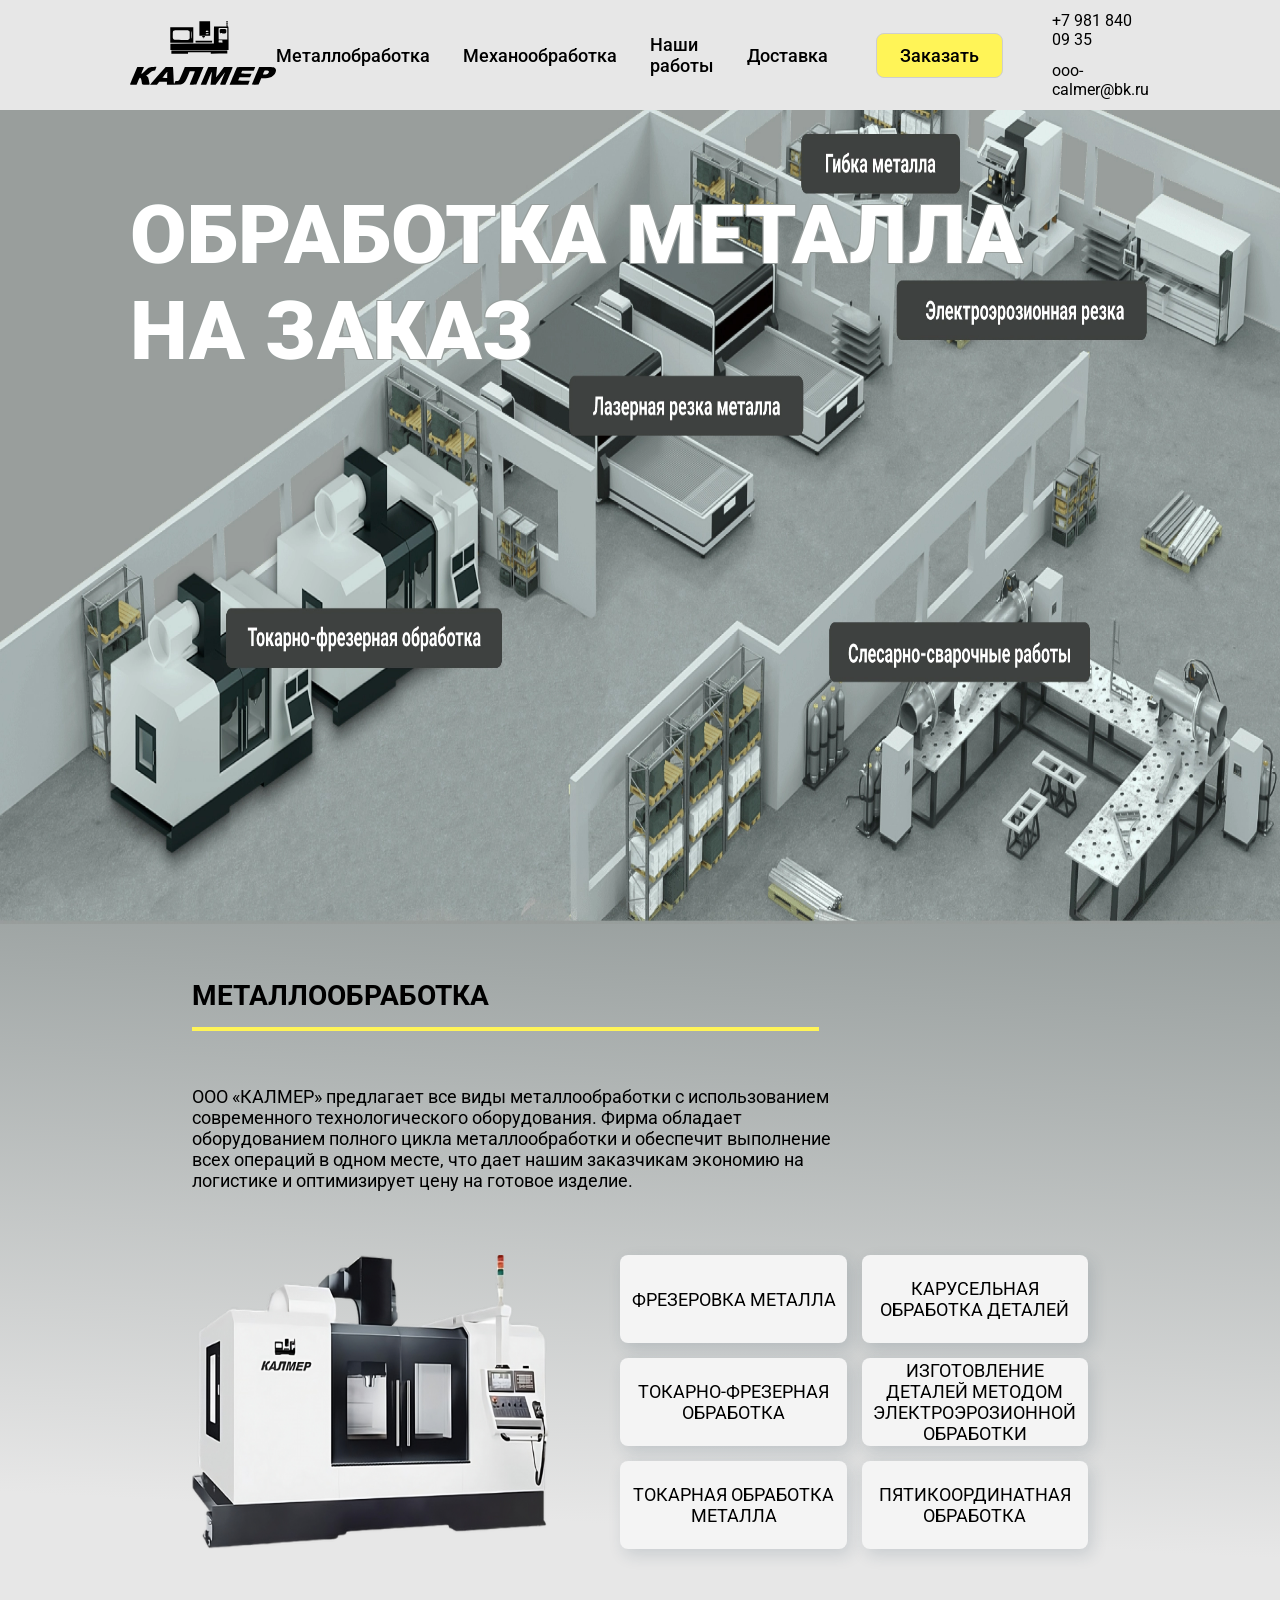
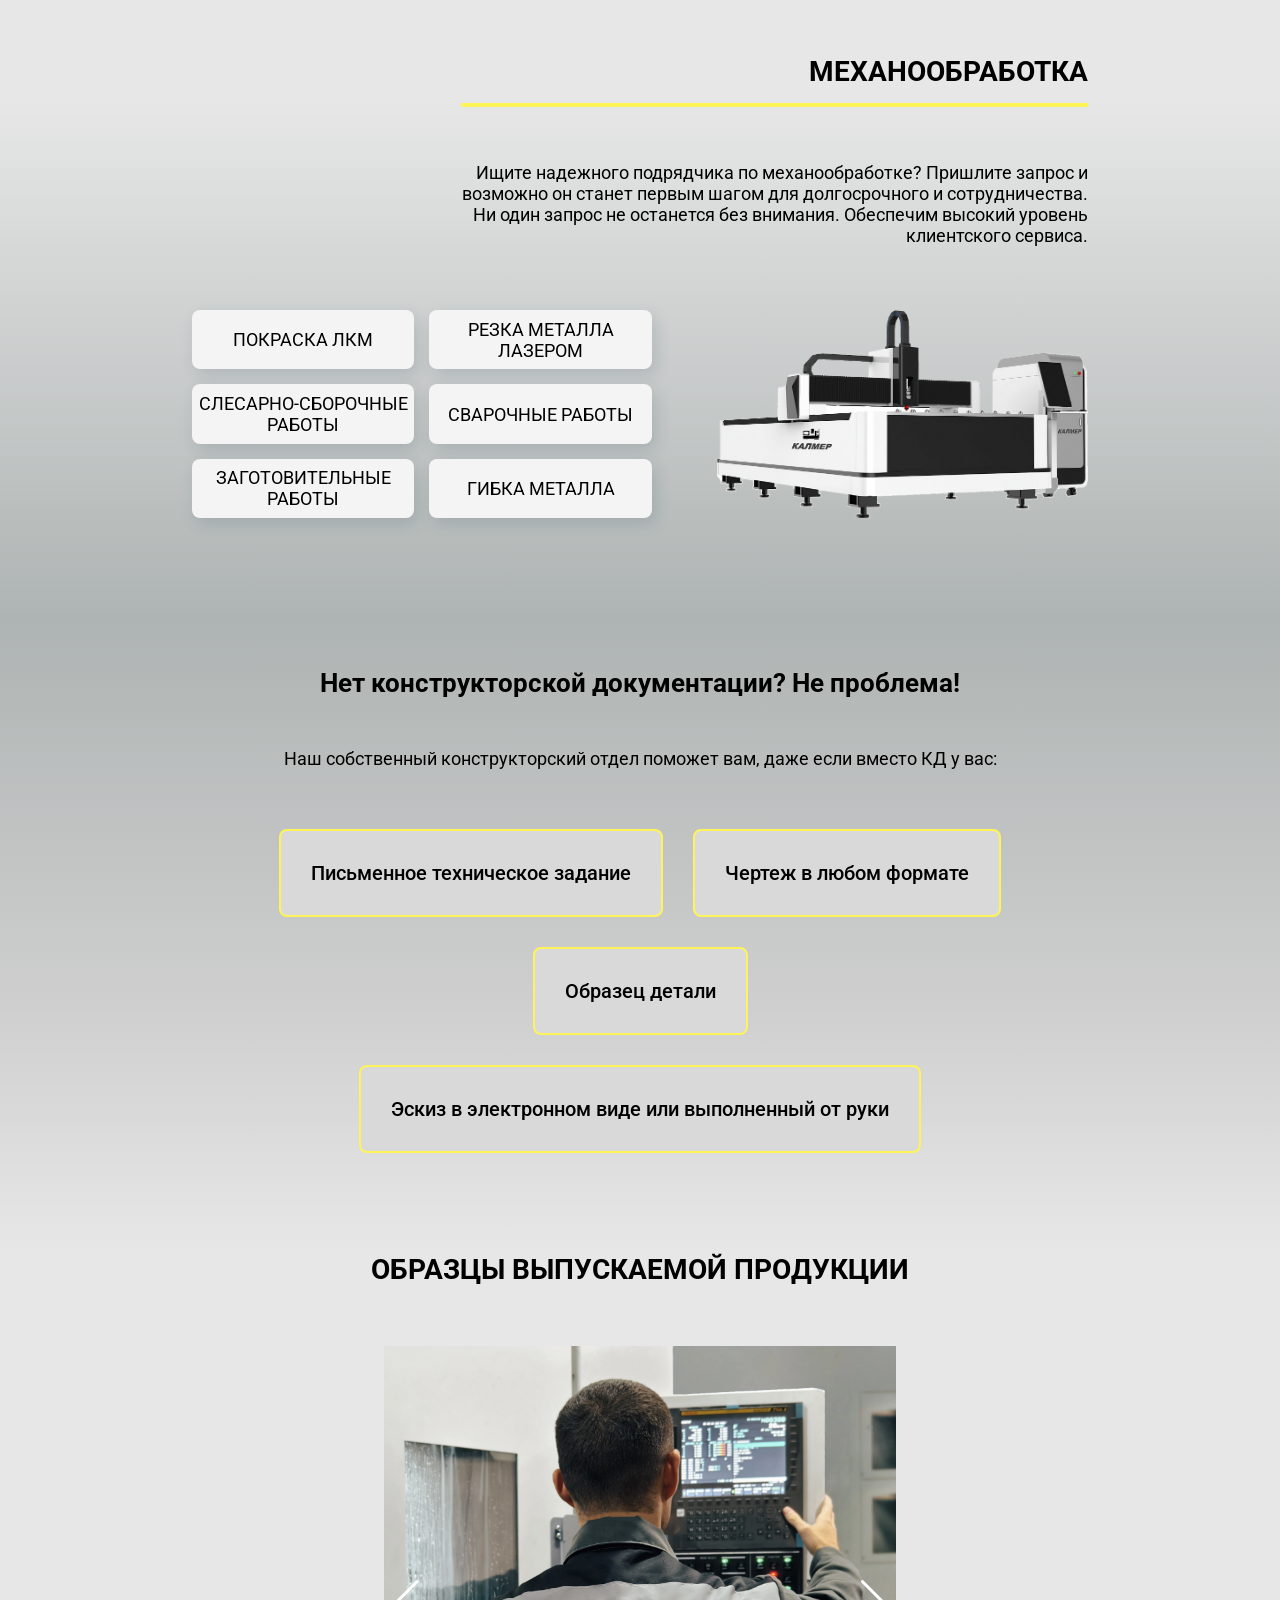
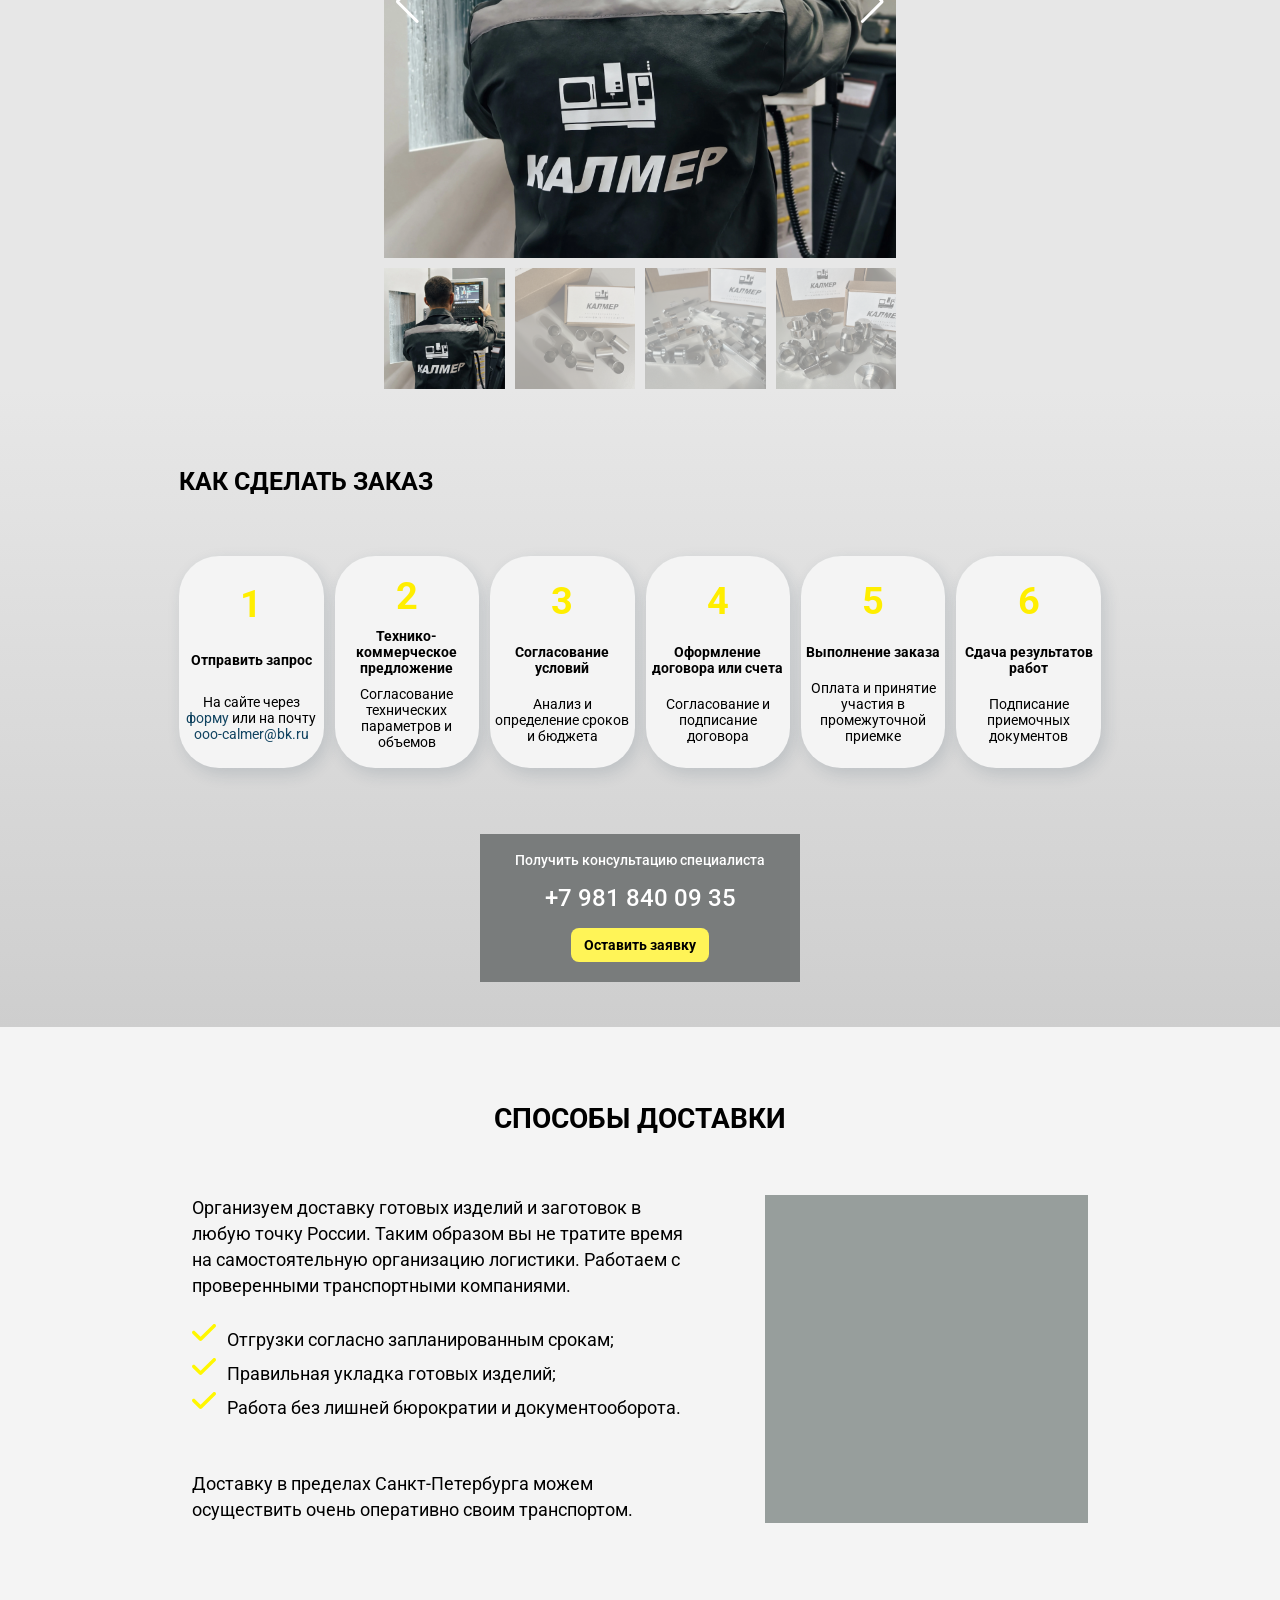
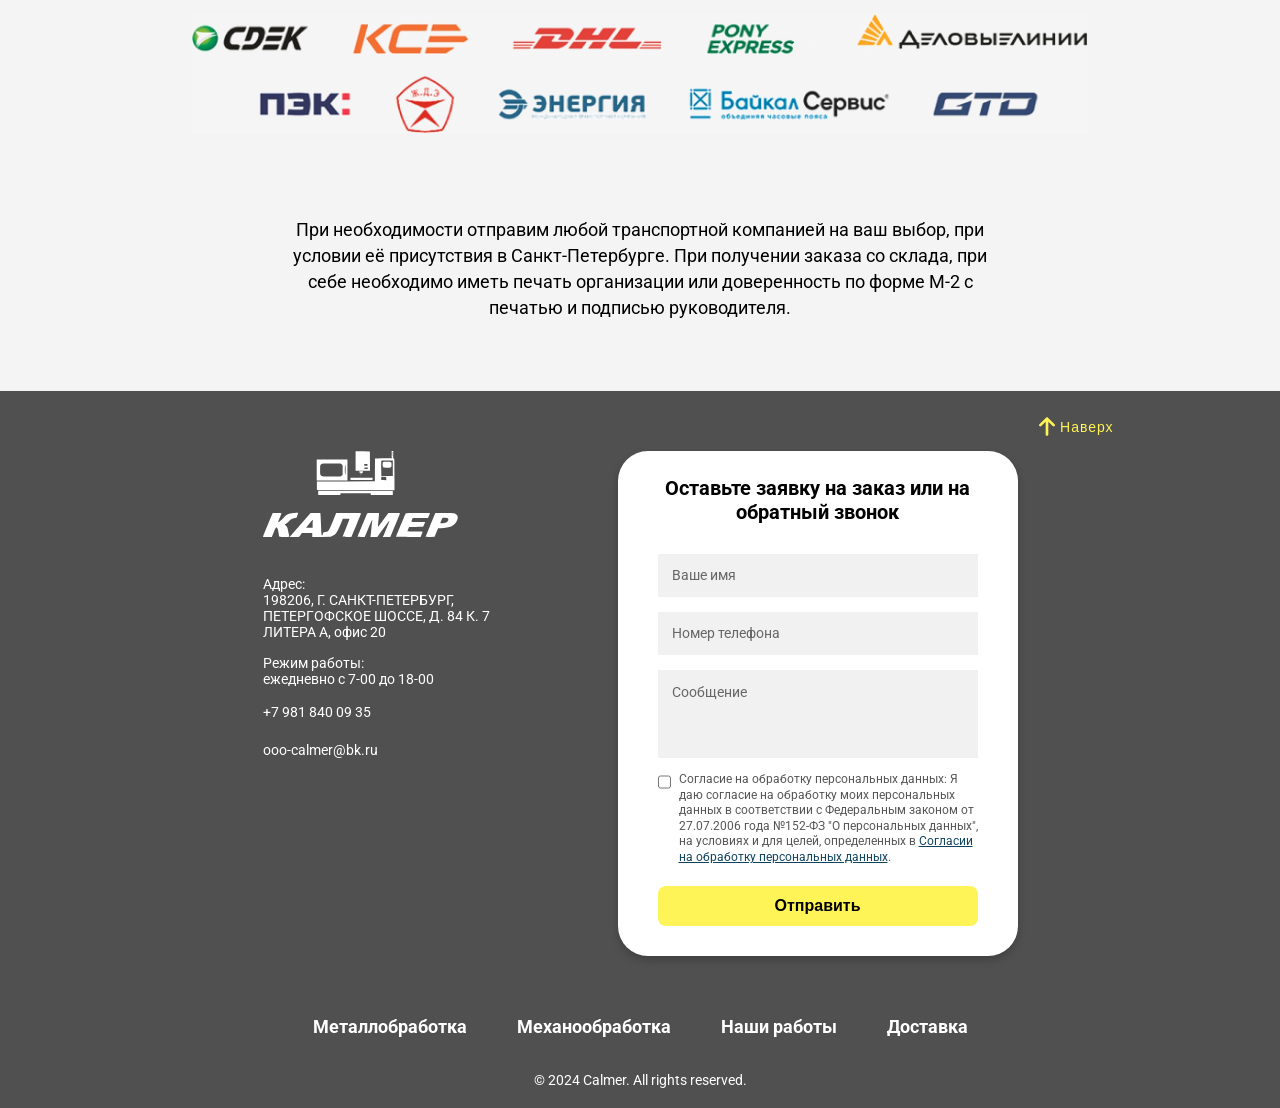
==== index.html @ 699122db "add favicon" ====
<!DOCTYPE html>
<html lang="ru">

<head>
    <meta charset="UTF-8">
    <meta name="viewport" content="width=device-width, initial-scale=1.0">
    <title>Калмер - обработка металла на заказ</title>
    <link rel="preconnect" href="https://fonts.googleapis.com">
    <link rel="preconnect" href="https://fonts.gstatic.com" crossorigin>
    <link href="https://fonts.googleapis.com/css2?family=Roboto:ital,wght@0,400;0,500;0,700;0,900;1,400&display=swap"
        rel="stylesheet">
    <link rel="stylesheet" href="style.css">
    <link rel="stylesheet" href="https://cdn.jsdelivr.net/npm/swiper@11/swiper-bundle.min.css" />
    <link rel="apple-touch-icon" sizes="180x180" href="./img/apple-touch-icon.png">
    <link rel="icon" type="image/png" sizes="32x32" href="./img/favicon-32x32.png">
    <link rel="icon" type="image/png" sizes="16x16" href="./img/favicon-16x16.png">
    <link rel="manifest" href="./img/site.webmanifest">
</head>

<body>
    <header class="header">
        <div class="header_box">
            <a href="index.html" class="header_box__logo"><img class="header_box__mainlogo" src="./img/mainlogo.svg"
                    alt="main logo"></a>
            <div class="header_box__nav">
                <nav class="header_box__menu">
                    <a href="#section1" class="header_box__link">Металлобработка</a>
                    <a href="#section2" class="header_box__link">Механообработка</a>
                    <a href="#gallery" class="header_box__link">Наши работы</a>
                    <a href="#delivery" class="header_box__link">Доставка</a>
                </nav>
                <a href="#footer" class="header_box__btn">Заказать</a>
                <div class="header_box__contacts">
                    <a href="tel:+79818400935">+7 981 840 09 35</a>
                    <a href="mailto:ooo-calmer@bk.ru">ooo-calmer@bk.ru</a>
                </div>
            </div>
        </div>
    </header>

    <section class="top">
        <h1 class="top_title">ОБРАБОТКА МЕТАЛЛА<br>НА ЗАКАЗ</h1>
        <picture class="top_img">
            <source srcset="./img/top-img-small.webp" type="image/webp" media="(max-width: 1400px)">
            <source srcset="./img/top-img.webp" type="image/webp">
            <img class="top_img" src="./img/top-img.jpg" alt="top image" />
        </picture>


    </section>

    <section id="section1">
        <h3 class="section1_title">МЕТАЛЛООБРАБОТКА</h3>
        <hr class="section1_line">
        <p class="section1_text">ООО «КАЛМЕР» предлагает все виды металлообработки с использованием современного
            технологического оборудования. Фирма обладает оборудованием полного цикла металлообработки и обеспечит
            выполнение всех операций в одном месте, что дает нашим заказчикам экономию на логистике и оптимизирует цену
            на готовое изделие.</p>
        <div class="section1_box">
            <img src="./img/section1-img.png" alt="станок1">
            <div class="section1_box__items">
                <p class="section1_item">ФРЕЗЕРОВКА МЕТАЛЛА</p>
                <p class="section1_item">КАРУСЕЛЬНАЯ ОБРАБОТКА ДЕТАЛЕЙ</p>
                <p class="section1_item">ТОКАРНО-ФРЕЗЕРНАЯ ОБРАБОТКА</p>
                <p class="section1_item">ИЗГОТОВЛЕНИЕ ДЕТАЛЕЙ МЕТОДОМ ЭЛЕКТРОЭРОЗИОННОЙ ОБРАБОТКИ</p>
                <p class="section1_item">ТОКАРНАЯ ОБРАБОТКА МЕТАЛЛА</p>
                <p class="section1_item">ПЯТИКООРДИНАТНАЯ ОБРАБОТКА</p>
            </div>
        </div>
    </section>

    <section id="section2">
        <h3 class="section2_title">МЕХАНООБРАБОТКА</h3>
        <hr class="section2_line">
        <p class="section2_text">Ищите надежного подрядчика по механообработке? Пришлите запрос и возможно он станет
            первым шагом для долгосрочного и сотрудничества. Ни один запрос не останется без внимания. Обеспечим высокий
            уровень клиентского сервиса.</p>
        <div class="section2_box">
            <div class="section2_box__items">
                <p class="section2_item">ПОКРАСКА ЛКМ</p>
                <p class="section2_item">РЕЗКА МЕТАЛЛА ЛАЗЕРОМ</p>
                <p class="section2_item">СЛЕСАРНО-СБОРОЧНЫЕ РАБОТЫ</p>
                <p class="section2_item">СВАРОЧНЫЕ РАБОТЫ</p>
                <p class="section2_item">ЗАГОТОВИТЕЛЬНЫЕ РАБОТЫ</p>
                <p class="section2_item">ГИБКА МЕТАЛЛА</p>
            </div>
            <img src="./img/section2-img.png" alt="станок2">
        </div>
    </section>

    <section class="documentation">
        <h3 class="documentation_title">Нет конструкторской документации? Не проблема!</h3>
        <p class="documentation_text">Наш собственный конструкторский отдел поможет вам, даже если вместо КД у вас:</p>

        <div class="documentation_box">
            <div class="documentation_item">Письменное техническое задание</div>
            <div class="documentation_item">Чертеж в любом формате</div>
            <div class="documentation_item">Образец детали</div>
            <div class="documentation_item">Эскиз в электронном виде или выполненный от руки</div>
        </div>
    </section>

    <section id="gallery">
        <h2 class="gallery_title">ОБРАЗЦЫ ВЫПУСКАЕМОЙ ПРОДУКЦИИ</h2>


        <div style="--swiper-navigation-color: #fff; --swiper-pagination-color: #fff" class="swiper mySwiper2">
            <div class="swiper-wrapper">
                <div class="swiper-slide">
                    <picture>
                        <source srcset="./img/worker.webp" type="image/webp">
                        <img src="./img/worker.jpg" alt="Image 1" />
                    </picture>
                </div>
                <div class="swiper-slide">
                    <picture>
                        <source srcset="./img/img1.webp" type="image/webp">
                        <img src="./img/img1.jpeg" alt="Image 1" loading="lazy" />
                    </picture>
                </div>
                <div class="swiper-slide">
                    <picture>
                        <source srcset="./img/img2.webp" type="image/webp">
                        <img src="./img/img2.jpeg" alt="Image 2" loading="lazy" />
                    </picture>
                </div>
                <div class="swiper-slide">
                    <picture>
                        <source srcset="./img/img3.webp" type="image/webp">
                        <img src="./img/img3.jpeg" alt="Image 3" loading="lazy" />
                    </picture>
                </div>
                <div class="swiper-slide">
                    <picture>
                        <source srcset="./img/img4.webp" type="image/webp">
                        <img src="./img/img4.jpeg" alt="Image 4" loading="lazy" />
                    </picture>
                </div>
                <div class="swiper-slide">
                    <picture>
                        <source srcset="./img/img5.webp" type="image/webp">
                        <img src="./img/img5.jpeg" alt="Image 5" loading="lazy" />
                    </picture>
                </div>
                <div class="swiper-slide">
                    <picture>
                        <source srcset="./img/img6.webp" type="image/webp">
                        <img src="./img/img6.jpeg" alt="Image 6" loading="lazy" />
                    </picture>
                </div>
                <div class="swiper-slide">
                    <picture>
                        <source srcset="./img/img7.webp" type="image/webp">
                        <img src="./img/img7.jpeg" alt="Image 7" loading="lazy" />
                    </picture>
                </div>
                <div class="swiper-slide">
                    <picture>
                        <source srcset="./img/img8.webp" type="image/webp">
                        <img src="./img/img8.jpeg" alt="Image 8" loading="lazy" />
                    </picture>
                </div>
                <div class="swiper-slide">
                    <picture>
                        <source srcset="./img/img9.webp" type="image/webp">
                        <img src="./img/img9.jpeg" alt="Image 9" loading="lazy" />
                    </picture>
                </div>


                <!-- <div class="swiper-slide">
                    <img src="image10.jpg" />
                </div> -->
            </div>
            <div class="swiper-button-next"></div>
            <div class="swiper-button-prev"></div>
        </div>
        <div thumbsSlider="" class="swiper mySwiper">
            <div class="swiper-wrapper">
                <div class="swiper-slide">
                    <picture>
                        <source srcset="./img/worker.webp" type="image/webp">
                        <img src="./img/worker.jpg" alt="Image 1" />
                    </picture>
                </div>
                <div class="swiper-slide">
                    <picture>
                        <source srcset="./img/img1.webp" type="image/webp">
                        <img src="./img/img1.jpeg" alt="Image 1" loading="lazy" />
                    </picture>
                </div>
                <div class="swiper-slide">
                    <picture>
                        <source srcset="./img/img2.webp" type="image/webp">
                        <img src="./img/img2.jpeg" alt="Image 2" loading="lazy" />
                    </picture>
                </div>
                <div class="swiper-slide">
                    <picture>
                        <source srcset="./img/img3.webp" type="image/webp">
                        <img src="./img/img3.jpeg" alt="Image 3" loading="lazy" />
                    </picture>
                </div>
                <div class="swiper-slide">
                    <picture>
                        <source srcset="./img/img4.webp" type="image/webp">
                        <img src="./img/img4.jpeg" alt="Image 4" loading="lazy" />
                    </picture>
                </div>
                <div class="swiper-slide">
                    <picture>
                        <source srcset="./img/img5.webp" type="image/webp">
                        <img src="./img/img5.jpeg" alt="Image 5" loading="lazy" />
                    </picture>
                </div>
                <div class="swiper-slide">
                    <picture>
                        <source srcset="./img/img6.webp" type="image/webp">
                        <img src="./img/img6.jpeg" alt="Image 6" loading="lazy" />
                    </picture>
                </div>
                <div class="swiper-slide">
                    <picture>
                        <source srcset="./img/img7.webp" type="image/webp">
                        <img src="./img/img7.jpeg" alt="Image 7" loading="lazy" />
                    </picture>
                </div>
                <div class="swiper-slide">
                    <picture>
                        <source srcset="./img/img8.webp" type="image/webp">
                        <img src="./img/img8.jpeg" alt="Image 8" loading="lazy" />
                    </picture>
                </div>
                <div class="swiper-slide">
                    <picture>
                        <source srcset="./img/img9.webp" type="image/webp">
                        <img src="./img/img9.jpeg" alt="Image 9" loading="lazy" />
                    </picture>
                </div>


                <!-- <div class="swiper-slide">
                    <img src="image10.jpg" />
                </div> -->
            </div>
        </div>
    </section>

    <section class="order">
        <h3 class="order_title">КАК СДЕЛАТЬ ЗАКАЗ</h3>
        <div class="order_box">
            <div class="order_item">
                <p class="order_item__num">1</p>
                <p class="order_item__heading">Отправить запрос</p>
                <p class="order_item_desc">На сайте через <a class="order_item__link" href="#footer">форму</a> или на
                    почту <a href="mailto:ooo-calmer@bk.ru" class="order_item__link">ooo-calmer@bk.ru</a></p>
            </div>
            <div class="order_item">
                <p class="order_item__num">2</p>
                <p class="order_item__heading">Технико-коммерческое предложение</p>
                <p class="order_item_desc">Согласование технических параметров и объемов</p>
            </div>
            <div class="order_item">
                <p class="order_item__num">3</p>
                <p class="order_item__heading">Согласование условий</p>
                <p class="order_item_desc">Анализ и определение сроков и бюджета</p>
            </div>
            <div class="order_item">
                <p class="order_item__num">4</p>
                <p class="order_item__heading">Оформление договора или счета</p>
                <p class="order_item_desc">Согласование и подписание договора</p>
            </div>
            <div class="order_item">
                <p class="order_item__num">5</p>
                <p class="order_item__heading">Выполнение заказа</p>
                <p class="order_item_desc">Оплата и принятие участия в промежуточной приемке</p>
            </div>
            <div class="order_item">
                <p class="order_item__num">6</p>
                <p class="order_item__heading">Сдача результатов работ</p>
                <p class="order_item_desc">Подписание приемочных документов</p>
            </div>
        </div>

        <div class="order_block">
            <p class="order_block__text">Получить консультацию специалиста</p>
            <a class="order_block__tel" href="tel:+79818400935">+7 981 840 09 35</a>
            <a href="#footer" class="order_block__btn">Оставить заявку</a>
        </div>
    </section>

    <section id="delivery">
        <h3 class="delivery_title">СПОСОБЫ ДОСТАВКИ</h3>
        <div class="delivery_flexbox">
            <div class="delivery_flexbox__text">
                <p class="delivery_text">Организуем доставку готовых изделий и заготовок в любую точку России. Таким
                    образом вы не тратите время на самостоятельную организацию логистики. Работаем с проверенными
                    транспортными компаниями.</p>
                <ul class="delivery_list">
                    <li class="delivery_li delivery_text"> Отгрузки согласно запланированным срокам;</li>
                    <li class="delivery_li delivery_text"> Правильная укладка готовых изделий;</li>
                    <li class="delivery_li delivery_text"> Работа без лишней бюрократии и документооборота.</li>
                </ul>
                <p class="delivery_text">Доставку в пределах Санкт-Петербурга можем осуществить очень оперативно своим
                    транспортом.</p>
            </div>
            <div class="delivery_flexbox__slider">
            </div>
        </div>
        <img class="delivery_logos" src="./img/logos.jpg" alt="Логотипы компаний доставки">
        <p class="delivery_centertxt">При необходимости отправим любой транспортной компанией на ваш выбор, при условии
            её присутствия в Санкт-Петербурге. При получении заказа со склада, при себе необходимо иметь печать
            организации или доверенность по форме М-2 с печатью и подписью руководителя.</p>
    </section>

    <footer id="footer">
        <div class="footer_box">
            <div class="footer_info">
                <a href="index.html"><img class="footer_logo" src="./img/footer-logo.svg" alt="логотип"></a>
                <p class="footer_info__text">Адрес:<br>
                    198206, Г. САНКТ-ПЕТЕРБУРГ,<br>
                    ПЕТЕРГОФСКОЕ ШОССЕ, Д. 84 К. 7<br>ЛИТЕРА А, офис 20</p>
                <p class="footer_info__text">Режим работы:<br>
                    ежедневно с 7-00 до 18-00</p>
                <a class="footer_info__text footer_info__link" href="tel:+79818400935">+7 981 840 09 35</a><br><br>
                <a class="footer_info__text footer_info__link" href="mailto:ooo-calmer@bk.ru">ooo-calmer@bk.ru</a>
            </div>
            <div class="form-container">
                <h2 class="form-title">Оставьте заявку на заказ или на обратный звонок</h2>
                <form id="contactForm" action="sendEmail.php" method="post">
                    <input type="text" id="name" name="from_name" placeholder="Ваше имя" required>
                    <input type="tel" id="phone" name="phone_number" placeholder="Номер телефона" required>
                    <textarea id="message" name="message" placeholder="Сообщение" rows="4" required></textarea>

                    <div class="checkbox-container">
                        <input type="checkbox" id="consent" required>

                        <label for="consent" class="consent-text">
                            Согласие на обработку персональных данных: Я даю согласие на обработку моих персональных
                            данных в соответствии с Федеральным законом от 27.07.2006 года №152-ФЗ "О персональных
                            данных", на условиях и для целей, определенных в <a
                                href="https://www.zakonrf.info/zakon-o-personalnyh-dannyh/" target="_blank">Согласии на
                                обработку персональных данных</a>.
                        </label>
                    </div>

                    <button type="submit" class="submit-btn">Отправить</button>
                </form>
            </div>
        </div>
        <nav class="footer_menu">
            <a class="footer_link" href="#section1">Металлобработка</a>
            <a class="footer_link" href="#section2">Механообработка</a>
            <a class="footer_link" href="#gallery">Наши работы</a>
            <a class="footer_link" href="#delivery">Доставка</a>
        </nav>
        <p class="footer_text">© 2024 Сalmer. All rights reserved.</p>

        <button id="scrollToTop" class="scroll-to-top"><img class="arrow-up"
                src="./img/arrow-up.svg"><span>Наверх</span></button>
    </footer>

    <script src="https://cdn.jsdelivr.net/npm/swiper@11/swiper-bundle.min.js"></script>

    <script>
        document.getElementById('scrollToTop').addEventListener('click', function () {
            window.scrollTo({
                top: 0,
                behavior: 'smooth'
            });
        });
    </script>

    <script>
        var swiper = new Swiper(".mySwiper", {
            loop: true,
            spaceBetween: 10,
            slidesPerView: 4,
            freeMode: true,
            watchSlidesProgress: true,
        });
        var swiper2 = new Swiper(".mySwiper2", {
            loop: true,
            spaceBetween: 10,
            navigation: {
                nextEl: ".swiper-button-next",
                prevEl: ".swiper-button-prev",
            },
            thumbs: {
                swiper: swiper,
            },
        });
    </script>

</body>

</html>
---- style.css ----
* {
  padding: 0;
  margin: 0;
  box-sizing: border-box;
}

html {
  scroll-behavior: smooth;
}

body {
  font-family: "Roboto", serif;
  font-style: normal;
}

a {
  text-decoration: none;
  color: black;
}

.header {
  background-color: #E7E7E7;
  padding: 5px 130px;
  height: 13.7vh;
  min-height: 86px;
  max-height: 110px;
}
.header_box {
  display: flex;
  justify-content: space-between;
  align-items: center;
  height: 100%;
}
.header_box__nav {
  display: flex;
  justify-content: space-between;
  align-items: center;
  gap: 3.8vw;
  height: 100%;
}
.header_box__menu {
  display: flex;
  flex-direction: row;
  align-items: center;
  justify-content: center;
  gap: 2.6vw;
}
.header_box__link {
  font-size: 18px;
  font-weight: 500;
  transition: all 0.3s ease;
}
.header_box__link:hover {
  color: #104360;
}
.header_box__contacts {
  display: flex;
  flex-direction: column;
  justify-content: space-around;
  align-items: center;
  height: 100%;
  transition: all 0.3s ease;
}
.header_box__contacts a:hover {
  color: #104360;
}
.header_box__btn {
  background-color: #FFF457;
  font-size: 18px;
  border: 1px solid #CECECE;
  border-radius: 8px;
  padding: 11px 23px;
  font-weight: 500;
  cursor: pointer;
  transition: all 0.3s ease;
}
.header_box__btn:hover {
  background-color: #FDDB3A;
}
.header_box__mainlogo {
  width: 11.4vw;
  max-width: 220px;
  min-width: 100px;
}

.top {
  height: calc(100vh - 86px);
  position: relative;
}
.top_img {
  width: 100%;
  height: 100%;
}
.top_title {
  top: 77px;
  position: absolute;
  color: #FFFFFF;
  font-size: 82px;
  font-weight: 900;
  text-shadow: -1px -1px 0 #979E9C, 1px -1px 0 #979E9C, -1px 1px 0 #979E9C, 1px 1px 0 #979E9C;
  margin-left: 130px;
}

#section1 {
  background: rgb(151, 158, 157);
  background: linear-gradient(183deg, rgb(151, 158, 157) 0%, rgb(231, 231, 231) 85%);
  filter: progid:DXImageTransform.Microsoft.gradient(startColorstr="#979e9d", endColorstr="#e7e7e7", GradientType=1);
  width: 100%;
  padding: 55px 15vw;
}

.section1_title {
  font-size: 28px;
  font-weight: 700;
  margin-bottom: 15px;
}
.section1_line {
  width: 49vw;
  border: 2px solid #FFF457;
  margin-bottom: 55px;
}
.section1_text {
  width: 51vw;
  font-size: 18px;
  font-weight: 400;
  margin-bottom: 64px;
}
.section1_box {
  display: flex;
  justify-content: center;
  gap: 70px;
}
.section1_box img {
  width: 28vw;
  max-width: 550px;
}
.section1_box__items {
  display: grid;
  grid-template-columns: repeat(2, 1fr);
  grid-template-rows: repeat(3, 1fr);
  justify-items: stretch;
  gap: 15px;
}
.section1_item {
  font-size: 18px;
  font-weight: 400;
  background-color: #F4F4F4;
  border-radius: 8px;
  box-shadow: 4px 6px 16px 0px rgba(34, 60, 80, 0.15);
  text-align: center;
  align-content: center;
  padding: 2px 3px;
}

#section2 {
  background: rgb(174, 180, 179);
  background: linear-gradient(0deg, rgb(174, 180, 179) 0%, rgb(231, 231, 231) 85%);
  filter: progid:DXImageTransform.Microsoft.gradient(startColorstr="#aeb4b3", endColorstr="#e7e7e7", GradientType=1);
  width: 100%;
  padding: 51px 15vw 100px;
  display: flex;
  flex-direction: column;
  align-items: end;
}

.section2_title {
  font-size: 28px;
  font-weight: 700;
  margin-bottom: 15px;
  text-align: end;
}
.section2_line {
  width: 49vw;
  border: 2px solid #FFF457;
  margin-bottom: 55px;
}
.section2_text {
  font-size: 18px;
  font-weight: 400;
  margin-bottom: 64px;
  text-align: end;
  width: 50vw;
}
.section2_box {
  display: flex;
  justify-content: center;
  gap: 65px;
}
.section2_box img {
  width: 29vw;
  max-width: 550px;
}
.section2_box__items {
  display: grid;
  grid-template-columns: repeat(2, 1fr);
  grid-template-rows: repeat(3, 1fr);
  justify-items: stretch;
  gap: 15px;
}
.section2_item {
  font-size: 18px;
  font-weight: 400;
  background-color: #F4F4F4;
  border-radius: 8px;
  box-shadow: 4px 6px 16px 0px rgba(34, 60, 80, 0.15);
  text-align: center;
  align-content: center;
  padding: 2px 3px;
}

.documentation {
  background: rgb(231, 231, 231);
  background: linear-gradient(0deg, rgb(231, 231, 231) 0%, rgb(206, 206, 206) 40%, rgb(174, 180, 179) 100%);
  filter: progid:DXImageTransform.Microsoft.gradient(startColorstr="#e7e7e7", endColorstr="#aeb4b3", GradientType=1);
  display: flex;
  justify-content: center;
  align-items: center;
  flex-direction: column;
  gap: 50px;
  padding: 50px 20vw 100px;
}
.documentation_title {
  font-size: 26px;
  font-weight: 700;
  text-align: center;
}
.documentation_text {
  font-size: 18px;
  text-align: center;
  margin-bottom: 10px;
}
.documentation_box {
  display: flex;
  flex-wrap: wrap;
  justify-content: center;
  align-items: center;
  gap: 30px;
}
.documentation_item {
  padding: 30px 30px;
  background-color: #D9D9D9;
  border: 2px solid #FFF457;
  border-radius: 8px;
  font-size: 20px;
  font-weight: 500;
}

#gallery {
  background-color: #E7E7E7;
  width: 100%;
}

.gallery_title {
  font-size: 28px;
  font-weight: 700;
  text-align: center;
  padding-bottom: 50px;
}

.swiper {
  width: 41vw;
  height: -moz-max-content;
  height: max-content;
}

.swiper-slide {
  text-align: center;
  font-size: 18px;
  background: #fff;
  display: flex;
  justify-content: center;
  align-items: center;
}

.swiper-slide img {
  display: block;
  width: 40vw;
  height: -moz-max-content;
  height: max-content;
  -o-object-fit: cover;
     object-fit: cover;
}

.swiper {
  width: 40vw;
  height: 300px;
  margin-left: auto;
  margin-right: auto;
}

.swiper-slide {
  background-size: cover;
  background-position: center;
}

.mySwiper2 {
  height: 80%;
  width: 40vw;
}

.mySwiper {
  height: 20%;
  box-sizing: border-box;
  padding: 10px 0;
}

.mySwiper .swiper-slide {
  width: 25%;
  height: 100%;
  opacity: 0.4;
}

.mySwiper .swiper-slide-thumb-active {
  opacity: 1;
}

.swiper-slide img {
  display: block;
  width: 100%;
  height: 100%;
  -o-object-fit: cover;
     object-fit: cover;
}

.swiper-horizontal {
  margin-top: 10px;
}

.order {
  background: rgb(206, 206, 206);
  background: linear-gradient(0deg, rgb(206, 206, 206) 0%, rgb(231, 231, 231) 100%);
  filter: progid:DXImageTransform.Microsoft.gradient(startColorstr="#cecece", endColorstr="#e7e7e7", GradientType=1);
  padding: 78px 14vw 45px;
}
.order_title {
  margin-bottom: 60px;
  font-size: 25px;
  font-weight: 700;
}
.order_box {
  display: grid;
  grid-template-columns: repeat(6, 1fr);
  gap: 11px;
  margin-bottom: 66px;
}
.order_item {
  background-color: #F5F5F5;
  border-radius: 40px;
  background-color: #F4F4F4;
  box-shadow: 4px 6px 16px 0px rgba(34, 60, 80, 0.15);
  display: flex;
  justify-content: space-around;
  align-items: center;
  flex-direction: column;
  flex-wrap: nowrap;
  padding: 18px 5px;
  transition: all 0.3s ease;
}
.order_item__link {
  color: #104360;
}
.order_item__link:hover {
  cursor: pointer;
  text-decoration: underline;
  color: #104360;
}
.order_item__num {
  color: #FFEE00;
  font-size: 38px;
  font-weight: 700;
  margin-bottom: 10px;
}
.order_item__heading {
  font-size: 14px;
  font-weight: 700;
  text-align: center;
  margin-bottom: 10px;
}
.order_item_desc {
  font-size: 14px;
  font-weight: 400;
  text-align: center;
}
.order_block {
  width: 25vw;
  max-width: 470px;
  background-color: #797C7C;
  display: flex;
  flex-direction: column;
  flex-wrap: nowrap;
  margin: 0 auto;
  align-items: center;
  gap: 16px;
  padding-top: 18px;
  padding-bottom: 20px;
}
.order_block__text {
  text-align: center;
  font-size: 14px;
  font-weight: 500;
  color: #fff;
}
.order_block__tel {
  color: #fff;
  font-size: 24px;
  font-weight: 500;
  text-align: center;
  transition: all 0.3s ease;
}
.order_block__tel:hover {
  cursor: pointer;
  color: #104360;
}
.order_block__btn {
  background-color: #FFF457;
  font-weight: 700;
  color: #000;
  font-size: 14px;
  border: none;
  border-radius: 8px;
  padding: 9px 13px;
  cursor: pointer;
  transition: all 0.3s ease;
}
.order_block__btn:hover {
  background-color: #e7c931;
}

#delivery {
  width: 100%;
  background-color: #F4F4F4;
  padding: 75px 15vw 70px;
}

.delivery_title {
  text-align: center;
  font-size: 28px;
  font-weight: 700;
  margin-bottom: 60px;
}
.delivery_flexbox {
  width: 100%;
  display: flex;
  justify-content: center;
  gap: 80px;
  margin-bottom: 90px;
}
.delivery_flexbox__text {
  max-width: 55%;
}
.delivery_text {
  font-size: 18px;
  font-weight: 400;
  line-height: 26px;
}
.delivery_flexbox__slider {
  width: 28vw;
  max-width: 550px;
  background-color: #979E9C;
}
.delivery_list {
  margin-top: 20px;
  margin-bottom: 50px;
  list-style: inside url("./img/list-style-img.svg");
}
.delivery_logos {
  width: 100%;
  margin-bottom: 80px;
}
.delivery_centertxt {
  text-align: center;
  max-width: 960px;
  width: 55vw;
  font-size: 18px;
  font-weight: 400;
  line-height: 26px;
  margin: 0 auto;
}

#footer {
  position: relative;
  background-color: #505050;
  padding-top: 60px;
  padding-bottom: 20px;
}

.footer_logo {
  width: 195px;
  margin-bottom: 35px;
}
.footer_box {
  display: flex;
  justify-content: center;
  gap: 10vw;
  width: 920px;
  margin: 0 auto 60px;
}
.footer_info__text {
  font-size: 14px;
  font-weight: 400;
  color: #fff;
  margin-bottom: 15px;
}
.footer_info__link {
  transition: color 0.3s ease;
}
.footer_info__link:hover {
  color: #FFF457;
}
.footer_menu {
  display: flex;
  justify-content: center;
  align-items: center;
  gap: 50px;
  margin-bottom: 35px;
}
.footer_link {
  font-size: 18px;
  font-weight: 700;
  color: #fff;
  transition: all 0.3s ease;
}
.footer_link:hover {
  color: #e7c931;
}
.footer_text {
  color: #fff;
  font-size: 14px;
  font-weight: 400;
  text-align: center;
}

.scroll-to-top {
  position: absolute;
  top: 25px;
  right: 13vw;
  color: #FFF457;
  border: none;
  background-color: transparent;
  cursor: pointer;
  font-size: 14px;
  font-weight: 400;
  letter-spacing: 1px;
  z-index: 1000;
  display: flex;
  align-items: center;
  justify-content: center;
  gap: 5px;
}

.scroll-to-top:hover {
  color: #FDDB3A;
}

.form-container {
  background-color: white;
  padding: 25px 40px 30px;
  border-radius: 30px;
  width: 100%;
  max-width: 400px;
  box-shadow: 0px 4px 8px rgba(0, 0, 0, 0.2);
}

.form-title {
  text-align: center;
  margin-bottom: 15px;
  font-size: 20px;
  color: #000;
}

#contactForm input,
#contactForm textarea {
  width: 100%;
  padding: 14px;
  margin-top: 15px;
  border: none;
  background-color: #F1F1F1;
  resize: none;
}

::-moz-placeholder {
  color: #666666;
  font-family: "Roboto", serif;
  font-size: 14px;
}

::placeholder {
  color: #666666;
  font-family: "Roboto", serif;
  font-size: 14px;
}

.checkbox-container {
  display: flex;
  align-items: flex-start;
  margin-top: 10px;
}

.checkbox-container input[type=checkbox] {
  accent-color: yellow;
  width: 20px !important;
  margin-right: 8px;
  margin-top: 0 !important;
  height: 20px;
  cursor: pointer;
}

.consent-text {
  font-size: 12px;
  color: #555;
  line-height: 1.3;
}
.consent-text a {
  color: #104360;
  text-decoration: underline;
}

.submit-btn {
  width: 100%;
  padding: 11px;
  background-color: #FFF457;
  color: #000;
  border: none;
  border-radius: 8px;
  margin-top: 20px;
  font-size: 16px;
  font-weight: 600;
  cursor: pointer;
  transition: all 0.3s ease;
}

.submit-btn:hover {
  background-color: #FDDB3A;
}/*# sourceMappingURL=style.css.map */
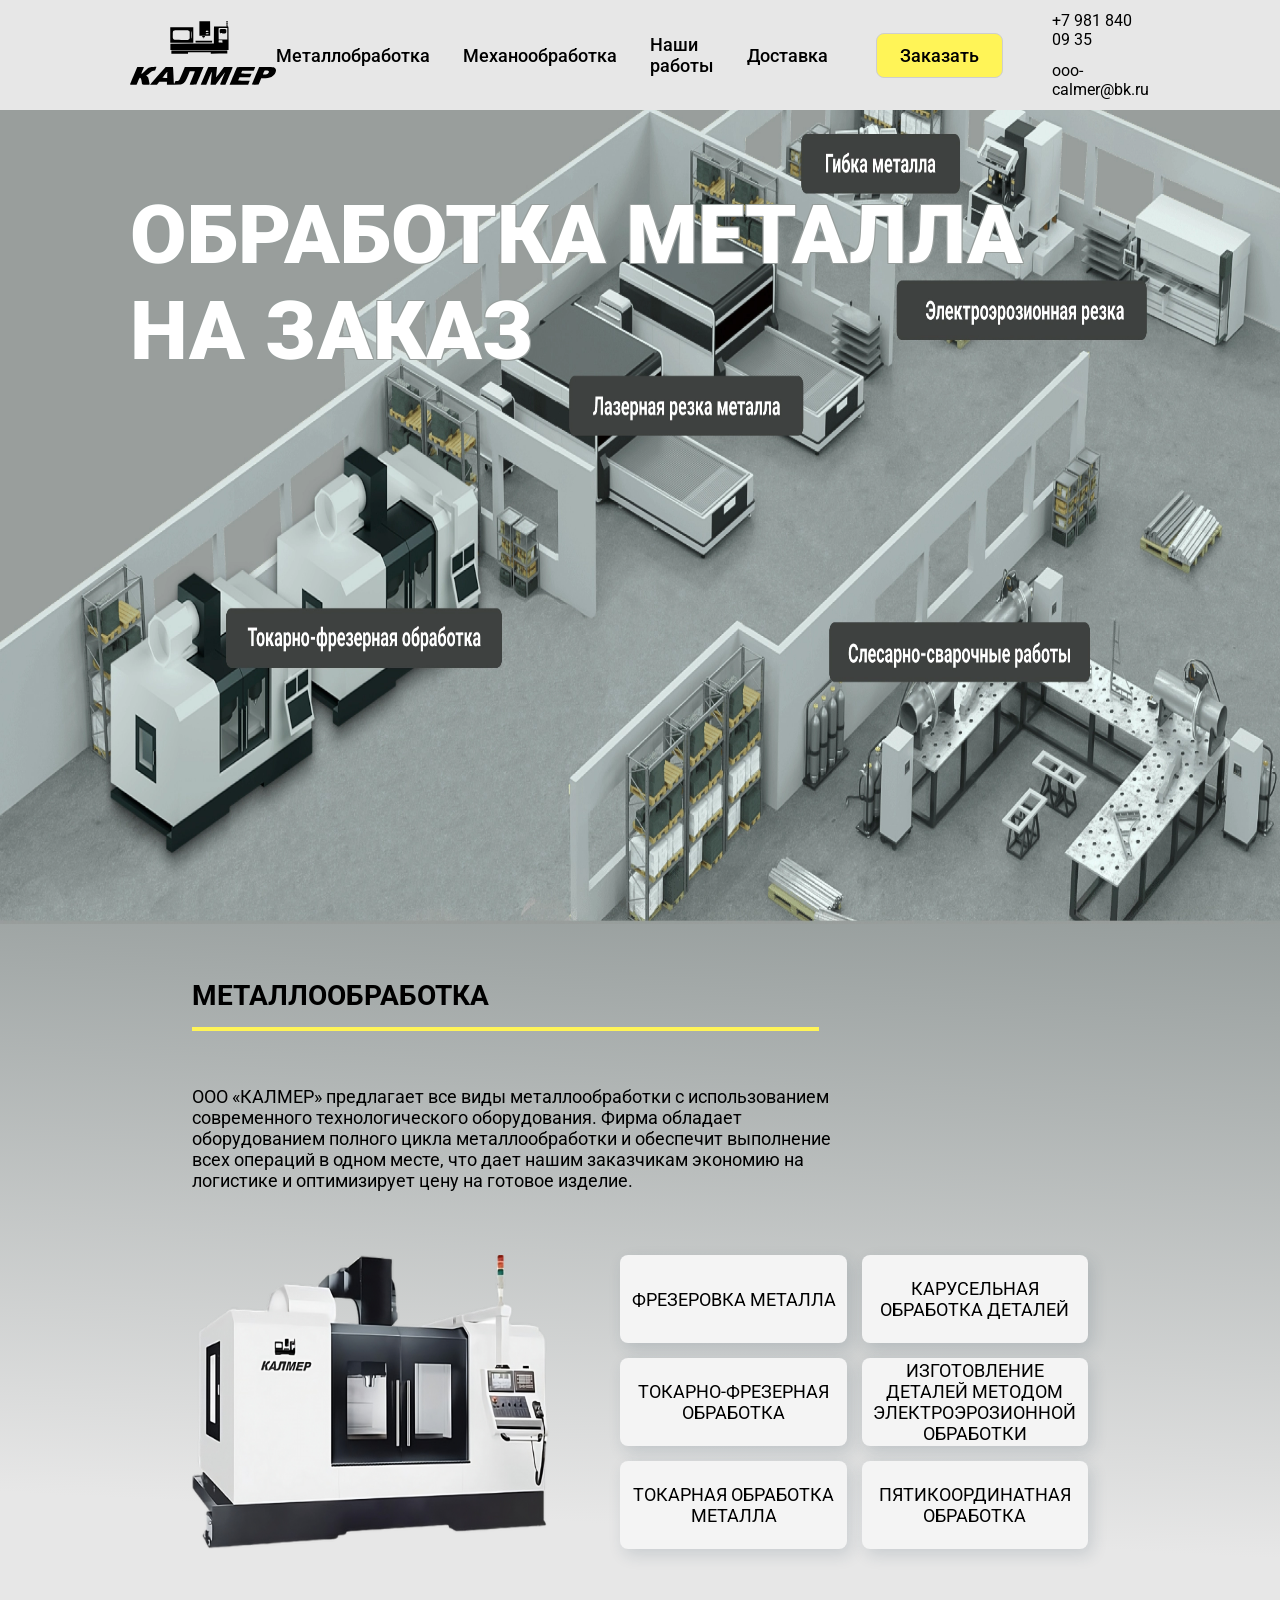
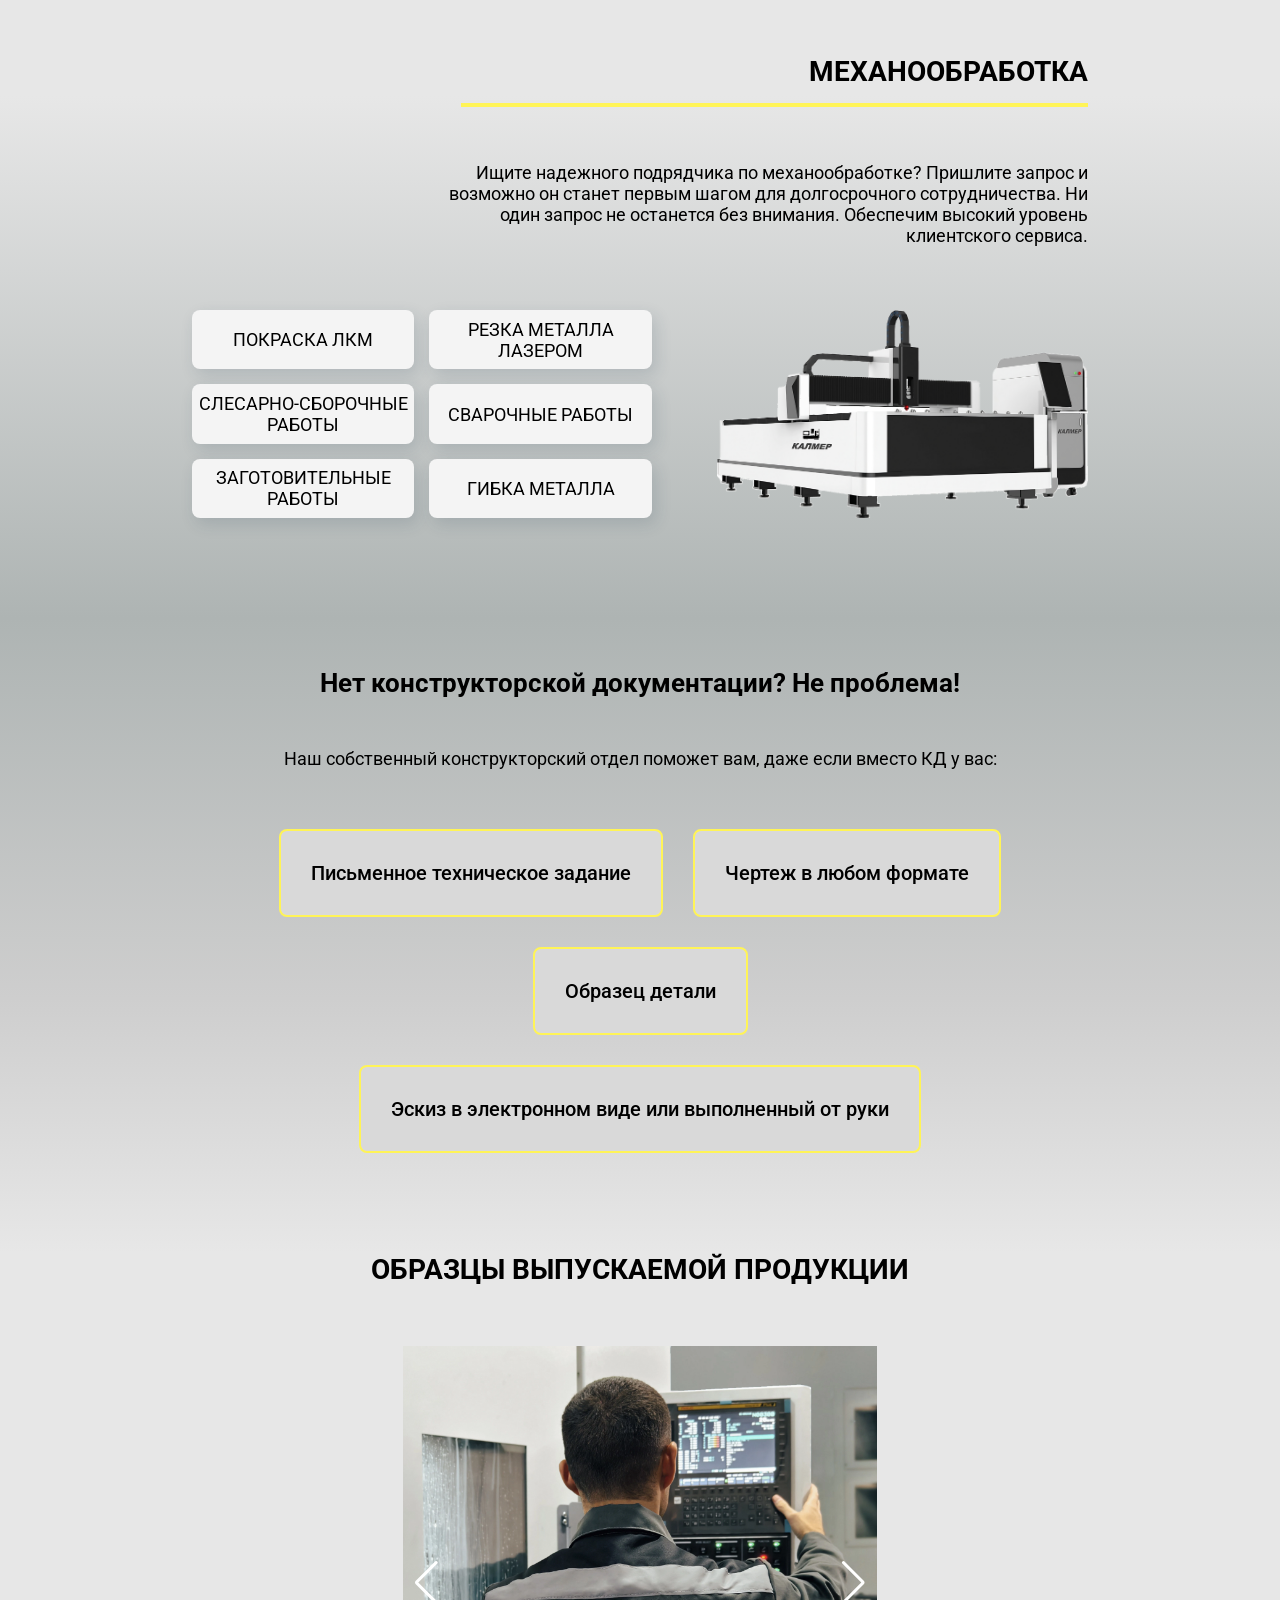
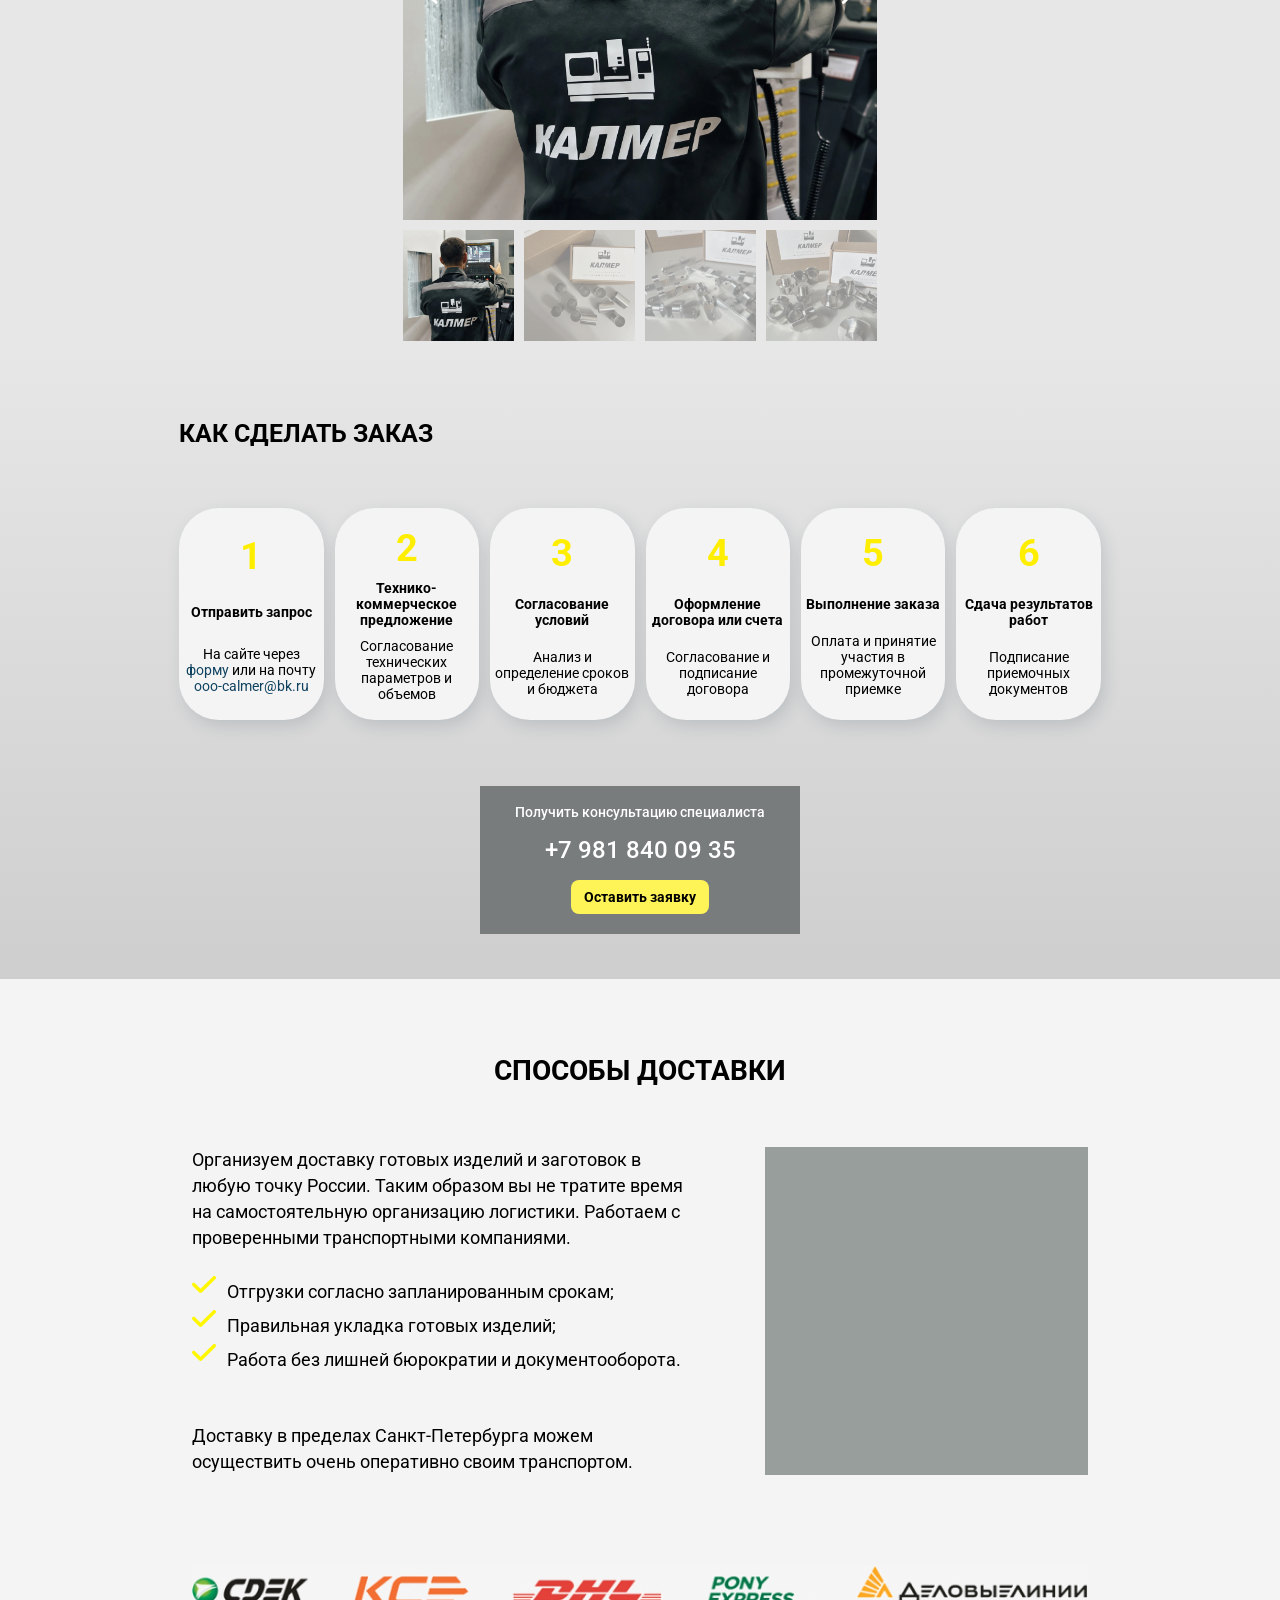
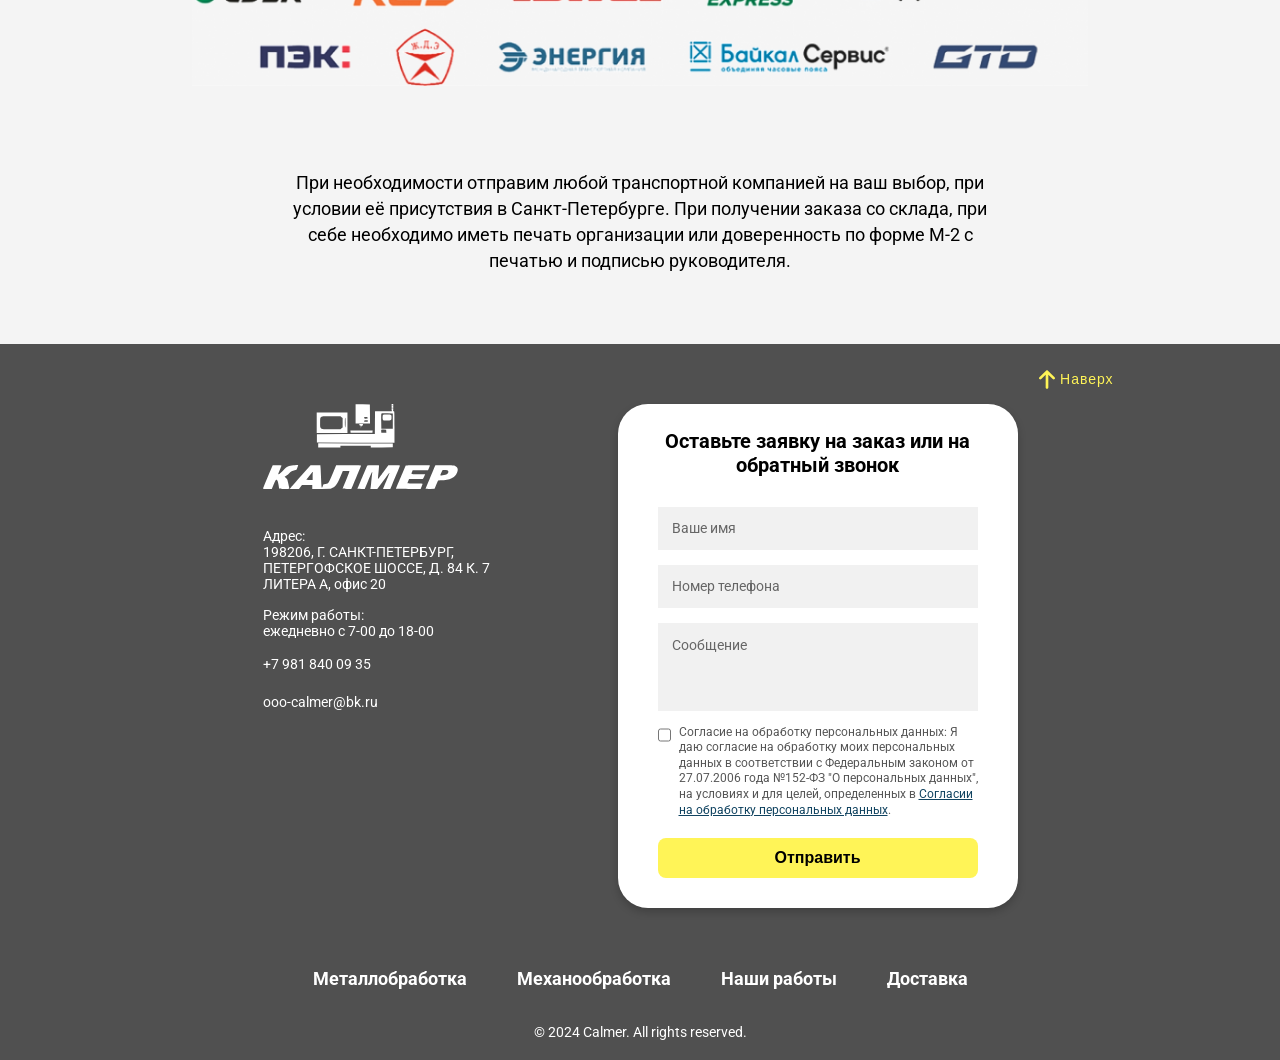
==== commit 9c10d0eb: "change gallery size" ====
--- a/index.html
+++ b/index.html
@@ -73,7 +73,7 @@
         <h3 class="section2_title">МЕХАНООБРАБОТКА</h3>
         <hr class="section2_line">
         <p class="section2_text">Ищите надежного подрядчика по механообработке? Пришлите запрос и возможно он станет
-            первым шагом для долгосрочного и сотрудничества. Ни один запрос не останется без внимания. Обеспечим высокий
+            первым шагом для долгосрочного сотрудничества. Ни один запрос не останется без внимания. Обеспечим высокий
             уровень клиентского сервиса.</p>
         <div class="section2_box">
             <div class="section2_box__items">
--- a/style.css
+++ b/style.css
@@ -21,8 +21,8 @@
 .header {
   background-color: #E7E7E7;
   padding: 5px 130px;
-  height: 13.7vh;
-  min-height: 86px;
+  height: 13.6vh;
+  min-height: 80px;
   max-height: 110px;
 }
 .header_box {
@@ -258,7 +258,8 @@
 }
 
 .swiper {
-  width: 41vw;
+  width: 37vw;
+  max-width: 830px;
   height: -moz-max-content;
   height: max-content;
 }
@@ -274,7 +275,8 @@
 
 .swiper-slide img {
   display: block;
-  width: 40vw;
+  width: 37vw;
+  max-width: 830px;
   height: -moz-max-content;
   height: max-content;
   -o-object-fit: cover;
@@ -282,7 +284,8 @@
 }
 
 .swiper {
-  width: 40vw;
+  width: 37vw;
+  max-width: 830px;
   height: 300px;
   margin-left: auto;
   margin-right: auto;
@@ -295,7 +298,8 @@
 
 .mySwiper2 {
   height: 80%;
-  width: 40vw;
+  width: 37vw;
+  max-width: 830px;
 }
 
 .mySwiper {
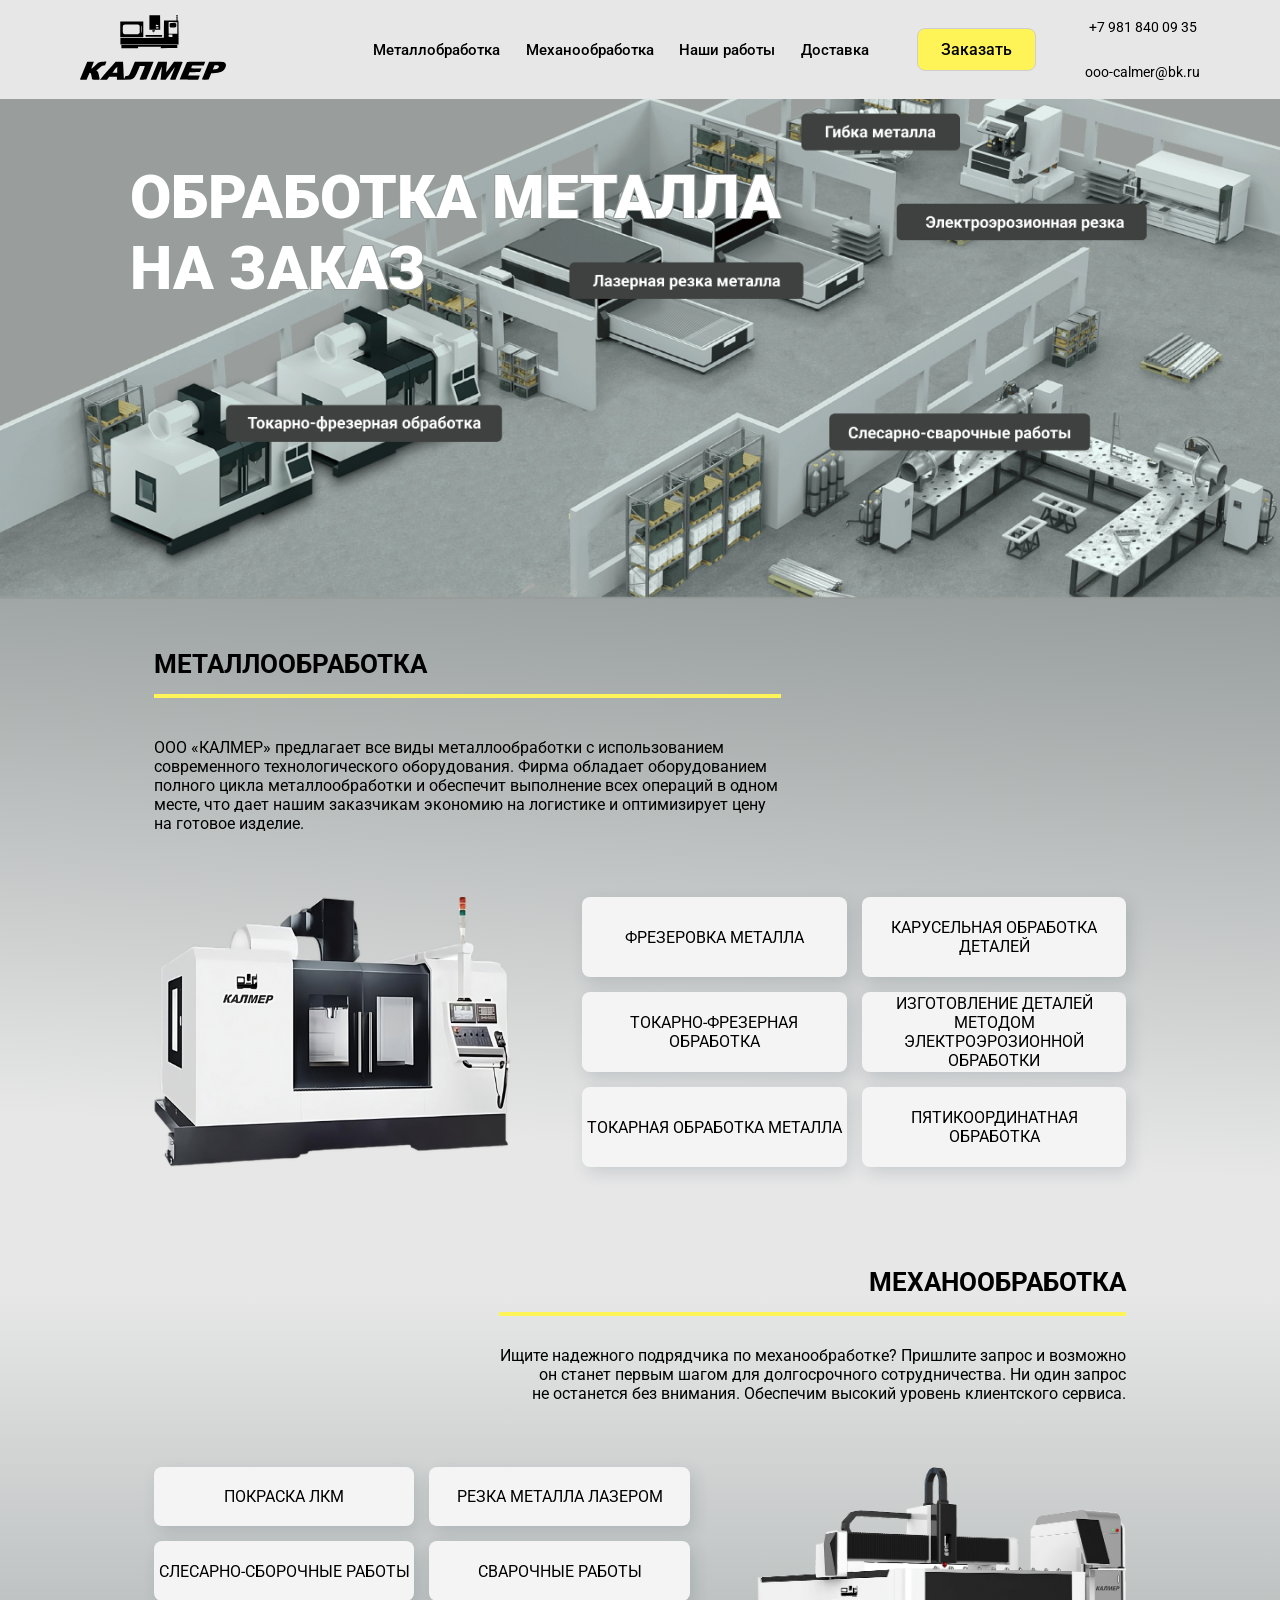
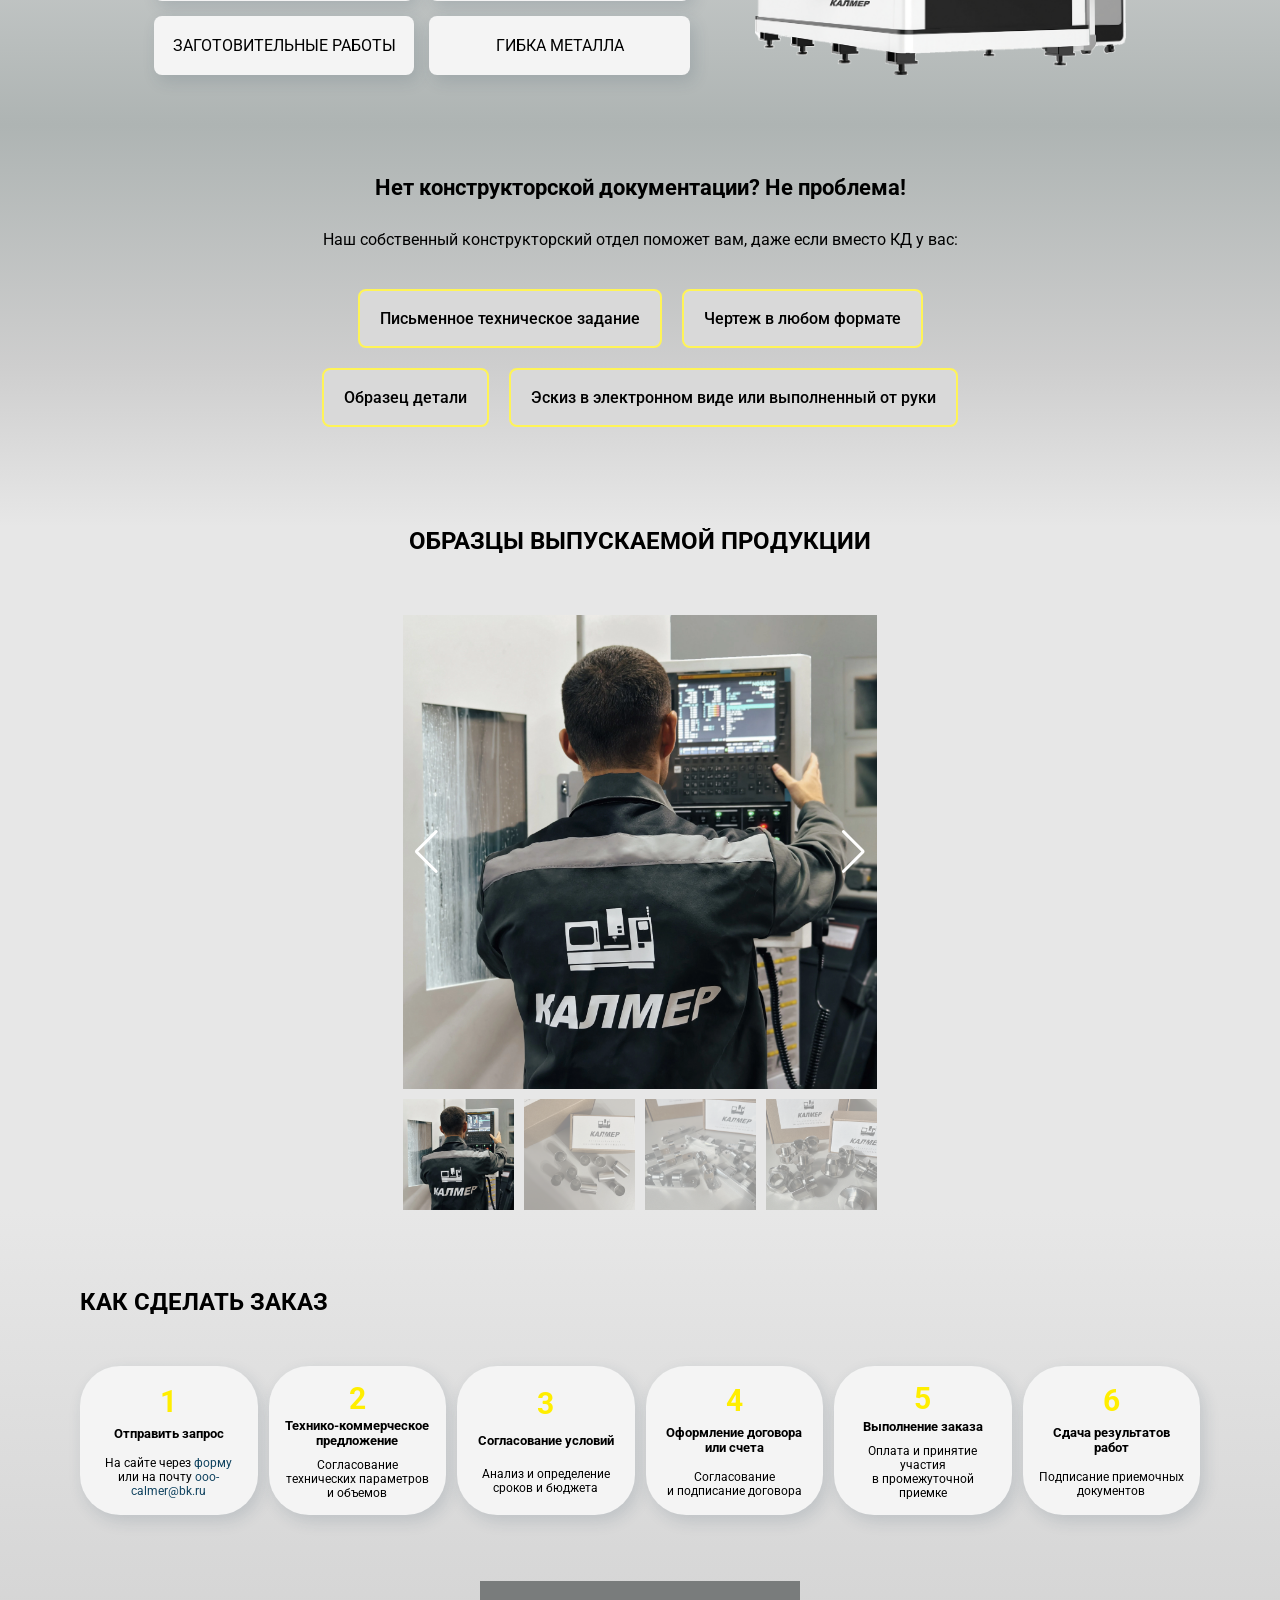
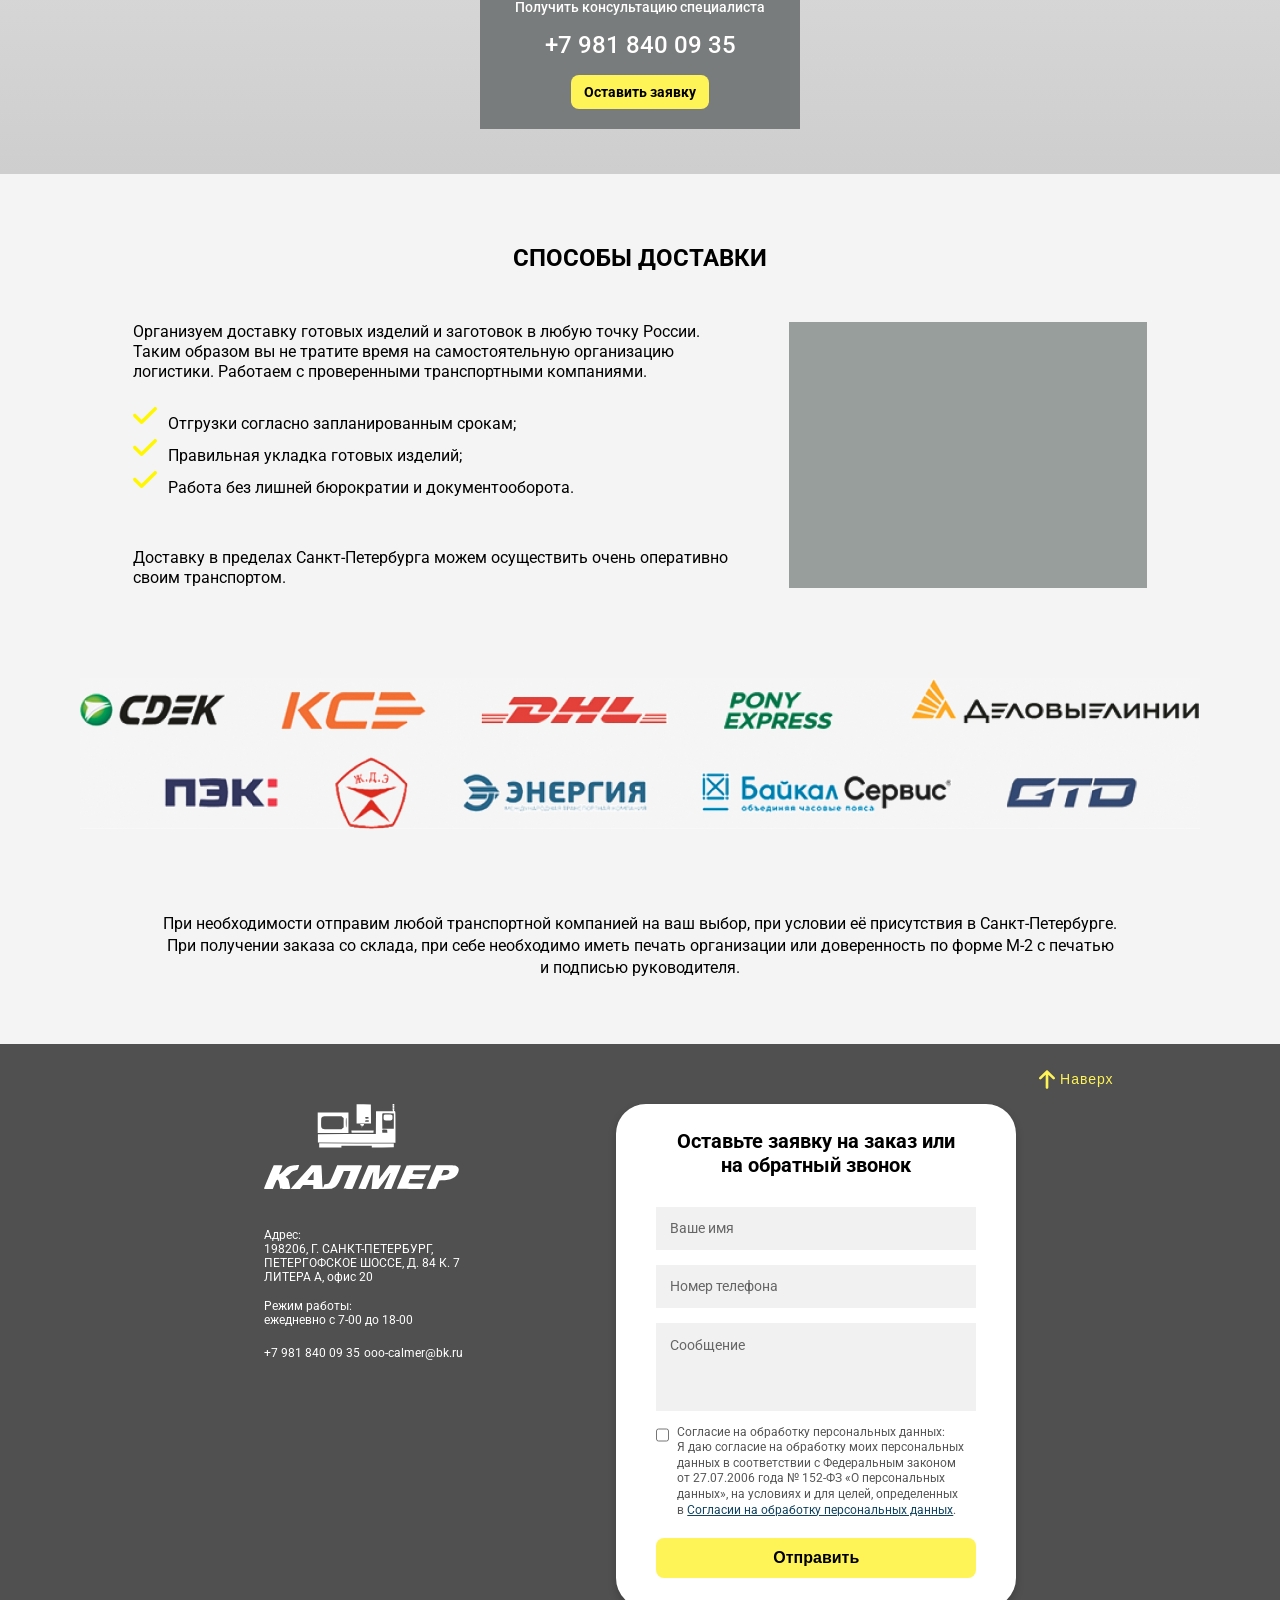
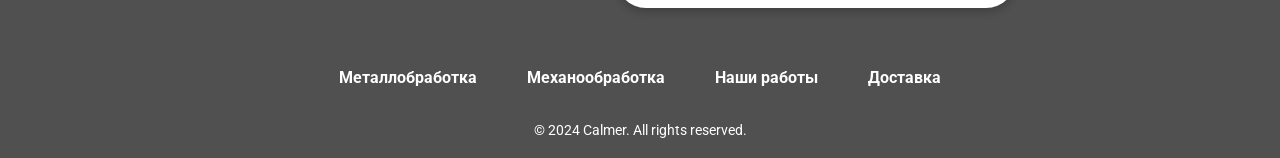
==== commit 15ef5961: "add mobile adaptive" ====
--- a/index.html
+++ b/index.html
@@ -4,7 +4,7 @@
 <head>
     <meta charset="UTF-8">
     <meta name="viewport" content="width=device-width, initial-scale=1.0">
-    <title>Калмер - обработка металла на заказ</title>
+    <title>Калмер&nbsp;&mdash; обработка металла на&nbsp;заказ</title>
     <link rel="preconnect" href="https://fonts.googleapis.com">
     <link rel="preconnect" href="https://fonts.gstatic.com" crossorigin>
     <link href="https://fonts.googleapis.com/css2?family=Roboto:ital,wght@0,400;0,500;0,700;0,900;1,400&display=swap"
@@ -15,6 +15,35 @@
     <link rel="icon" type="image/png" sizes="32x32" href="./img/favicon-32x32.png">
     <link rel="icon" type="image/png" sizes="16x16" href="./img/favicon-16x16.png">
     <link rel="manifest" href="./img/site.webmanifest">
+    <meta name="description"
+        content="ООО Калмер - профессиональная обработка металла на заказ с использованием современного оборудования. Высококачественные услуги металлообработки.">
+    <meta name="keywords"
+        content="металлообработка, фрезеровка, токарная обработка, ООО Калмер, услуги обработки металла">
+    <script type="application/ld+json">
+            {
+              "@context": "https://schema.org",
+              "@type": "Organization",
+              "name": "Калмер",
+              "url": "https://calmer-spb.ru",
+              "logo": "https://calmer-spb.ru/img/mainlogo.svg",
+              "description": "ООО Калмер предлагает услуги по обработке металла на заказ с использованием современного оборудования.",
+              "contactPoint": [
+                {
+                  "@type": "ContactPoint",
+                  "telephone": "+7-981-840-0935",
+                  "contactType": "Customer Service",
+                  "availableLanguage": ["Russian"]
+                }
+              ],
+              "email": "ooo-calmer@bk.ru",
+              "address": {
+                "@type": "PostalAddress",
+                "addressLocality": "Санкт-Петербург",
+                "addressCountry": "RU"
+              }
+            }
+            </script>
+
 </head>
 
 <body>
@@ -31,15 +60,31 @@
                 </nav>
                 <a href="#footer" class="header_box__btn">Заказать</a>
                 <div class="header_box__contacts">
-                    <a href="tel:+79818400935">+7 981 840 09 35</a>
+                    <a href="tel:+79818400935">+7&nbsp;981&nbsp;840 09 35</a>
                     <a href="mailto:ooo-calmer@bk.ru">ooo-calmer@bk.ru</a>
                 </div>
             </div>
+
+            <!-- Иконка бургер-меню-->
+            <div class="burger_icon" onclick="toggleMenu()"><svg xmlns="http://www.w3.org/2000/svg" viewBox="0 0 448 512"><path fill="#000000" d="M0 96C0 78.3 14.3 64 32 64l384 0c17.7 0 32 14.3 32 32s-14.3 32-32 32L32 128C14.3 128 0 113.7 0 96zM0 256c0-17.7 14.3-32 32-32l384 0c17.7 0 32 14.3 32 32s-14.3 32-32 32L32 288c-17.7 0-32-14.3-32-32zM448 416c0 17.7-14.3 32-32 32L32 448c-17.7 0-32-14.3-32-32s14.3-32 32-32l384 0c17.7 0 32 14.3 32 32z"/></svg></div>
+
+            <!-- Навигационное меню -->
+            <nav class="mobile_menu" id="mobileMenu">
+                <div class="close_icon" onclick="toggleMenu()">×</div>
+                <a href="#section1" class="mobile_menu__link">Металлообработка</a>
+                <a href="#section2" class="mobile_menu__link">Механообработка</a>
+                <a href="#gallery" class="mobile_menu__link">Наши работы</a>
+                <a href="#delivery" class="mobile_menu__link">Доставка</a>
+                <div class="mobile_menu__contacts">
+                    <a href="tel:+79818400935">+7&nbsp;981&nbsp;840&nbsp;09&nbsp;35</a>
+                    <a href="mailto:ooo-calmer@bk.ru">ooo-calmer@bk.ru</a>
+                </div>
+            </nav>
         </div>
     </header>
 
     <section class="top">
-        <h1 class="top_title">ОБРАБОТКА МЕТАЛЛА<br>НА ЗАКАЗ</h1>
+        <h1 class="top_title">ОБРАБОТКА МЕТАЛЛА<br>НА&nbsp;ЗАКАЗ</h1>
         <picture class="top_img">
             <source srcset="./img/top-img-small.webp" type="image/webp" media="(max-width: 1400px)">
             <source srcset="./img/top-img.webp" type="image/webp">
@@ -52,10 +97,12 @@
     <section id="section1">
         <h3 class="section1_title">МЕТАЛЛООБРАБОТКА</h3>
         <hr class="section1_line">
-        <p class="section1_text">ООО «КАЛМЕР» предлагает все виды металлообработки с использованием современного
-            технологического оборудования. Фирма обладает оборудованием полного цикла металлообработки и обеспечит
-            выполнение всех операций в одном месте, что дает нашим заказчикам экономию на логистике и оптимизирует цену
-            на готовое изделие.</p>
+        <p class="section1_text">ООО &laquo;КАЛМЕР&raquo; предлагает все виды металлообработки с&nbsp;использованием
+            современного
+            технологического оборудования. Фирма обладает оборудованием полного цикла металлообработки и&nbsp;обеспечит
+            выполнение всех операций в&nbsp;одном месте, что дает нашим заказчикам экономию на&nbsp;логистике
+            и&nbsp;оптимизирует цену
+            на&nbsp;готовое изделие.</p>
         <div class="section1_box">
             <img src="./img/section1-img.png" alt="станок1">
             <div class="section1_box__items">
@@ -72,8 +119,10 @@
     <section id="section2">
         <h3 class="section2_title">МЕХАНООБРАБОТКА</h3>
         <hr class="section2_line">
-        <p class="section2_text">Ищите надежного подрядчика по механообработке? Пришлите запрос и возможно он станет
-            первым шагом для долгосрочного сотрудничества. Ни один запрос не останется без внимания. Обеспечим высокий
+        <p class="section2_text">Ищите надежного подрядчика по&nbsp;механообработке? Пришлите запрос и&nbsp;возможно
+            он&nbsp;станет
+            первым шагом для долгосрочного сотрудничества. Ни&nbsp;один запрос не&nbsp;останется без внимания. Обеспечим
+            высокий
             уровень клиентского сервиса.</p>
         <div class="section2_box">
             <div class="section2_box__items">
@@ -89,14 +138,15 @@
     </section>
 
     <section class="documentation">
-        <h3 class="documentation_title">Нет конструкторской документации? Не проблема!</h3>
-        <p class="documentation_text">Наш собственный конструкторский отдел поможет вам, даже если вместо КД у вас:</p>
+        <h3 class="documentation_title">Нет конструкторской документации? Не&nbsp;проблема!</h3>
+        <p class="documentation_text">Наш собственный конструкторский отдел поможет вам, даже если вместо&nbsp;КД
+            у&nbsp;вас:</p>
 
         <div class="documentation_box">
             <div class="documentation_item">Письменное техническое задание</div>
-            <div class="documentation_item">Чертеж в любом формате</div>
+            <div class="documentation_item">Чертеж в&nbsp;любом формате</div>
             <div class="documentation_item">Образец детали</div>
-            <div class="documentation_item">Эскиз в электронном виде или выполненный от руки</div>
+            <div class="documentation_item">Эскиз в&nbsp;электронном виде или выполненный от&nbsp;руки</div>
         </div>
     </section>
 
@@ -252,28 +302,29 @@
             <div class="order_item">
                 <p class="order_item__num">1</p>
                 <p class="order_item__heading">Отправить запрос</p>
-                <p class="order_item_desc">На сайте через <a class="order_item__link" href="#footer">форму</a> или на
+                <p class="order_item_desc">На&nbsp;сайте через <a class="order_item__link" href="#footer">форму</a> или
+                    на
                     почту <a href="mailto:ooo-calmer@bk.ru" class="order_item__link">ooo-calmer@bk.ru</a></p>
             </div>
             <div class="order_item">
                 <p class="order_item__num">2</p>
                 <p class="order_item__heading">Технико-коммерческое предложение</p>
-                <p class="order_item_desc">Согласование технических параметров и объемов</p>
+                <p class="order_item_desc">Согласование технических параметров и&nbsp;объемов</p>
             </div>
             <div class="order_item">
                 <p class="order_item__num">3</p>
                 <p class="order_item__heading">Согласование условий</p>
-                <p class="order_item_desc">Анализ и определение сроков и бюджета</p>
+                <p class="order_item_desc">Анализ и&nbsp;определение сроков и&nbsp;бюджета</p>
             </div>
             <div class="order_item">
                 <p class="order_item__num">4</p>
                 <p class="order_item__heading">Оформление договора или счета</p>
-                <p class="order_item_desc">Согласование и подписание договора</p>
+                <p class="order_item_desc">Согласование и&nbsp;подписание договора</p>
             </div>
             <div class="order_item">
                 <p class="order_item__num">5</p>
                 <p class="order_item__heading">Выполнение заказа</p>
-                <p class="order_item_desc">Оплата и принятие участия в промежуточной приемке</p>
+                <p class="order_item_desc">Оплата и&nbsp;принятие участия в&nbsp;промежуточной приемке</p>
             </div>
             <div class="order_item">
                 <p class="order_item__num">6</p>
@@ -284,7 +335,7 @@
 
         <div class="order_block">
             <p class="order_block__text">Получить консультацию специалиста</p>
-            <a class="order_block__tel" href="tel:+79818400935">+7 981 840 09 35</a>
+            <a class="order_block__tel" href="tel:+79818400935">+7&nbsp;981&nbsp;840 09 35</a>
             <a href="#footer" class="order_block__btn">Оставить заявку</a>
         </div>
     </section>
@@ -293,24 +344,29 @@
         <h3 class="delivery_title">СПОСОБЫ ДОСТАВКИ</h3>
         <div class="delivery_flexbox">
             <div class="delivery_flexbox__text">
-                <p class="delivery_text">Организуем доставку готовых изделий и заготовок в любую точку России. Таким
-                    образом вы не тратите время на самостоятельную организацию логистики. Работаем с проверенными
+                <p class="delivery_text">Организуем доставку готовых изделий и&nbsp;заготовок в&nbsp;любую точку России.
+                    Таким
+                    образом вы&nbsp;не&nbsp;тратите время на&nbsp;самостоятельную организацию логистики. Работаем
+                    с&nbsp;проверенными
                     транспортными компаниями.</p>
                 <ul class="delivery_list">
                     <li class="delivery_li delivery_text"> Отгрузки согласно запланированным срокам;</li>
                     <li class="delivery_li delivery_text"> Правильная укладка готовых изделий;</li>
-                    <li class="delivery_li delivery_text"> Работа без лишней бюрократии и документооборота.</li>
+                    <li class="delivery_li delivery_text"> Работа без лишней бюрократии и&nbsp;документооборота.</li>
                 </ul>
-                <p class="delivery_text">Доставку в пределах Санкт-Петербурга можем осуществить очень оперативно своим
+                <p class="delivery_text">Доставку в&nbsp;пределах Санкт-Петербурга можем осуществить очень оперативно
+                    своим
                     транспортом.</p>
             </div>
             <div class="delivery_flexbox__slider">
             </div>
         </div>
         <img class="delivery_logos" src="./img/logos.jpg" alt="Логотипы компаний доставки">
-        <p class="delivery_centertxt">При необходимости отправим любой транспортной компанией на ваш выбор, при условии
-            её присутствия в Санкт-Петербурге. При получении заказа со склада, при себе необходимо иметь печать
-            организации или доверенность по форме М-2 с печатью и подписью руководителя.</p>
+        <p class="delivery_centertxt">При необходимости отправим любой транспортной компанией на&nbsp;ваш выбор, при
+            условии
+            её&nbsp;присутствия в&nbsp;Санкт-Петербурге. При получении заказа со&nbsp;склада, при себе необходимо иметь
+            печать
+            организации или доверенность по&nbsp;форме М-2&nbsp;с печатью и&nbsp;подписью руководителя.</p>
     </section>
 
     <footer id="footer">
@@ -319,14 +375,14 @@
                 <a href="index.html"><img class="footer_logo" src="./img/footer-logo.svg" alt="логотип"></a>
                 <p class="footer_info__text">Адрес:<br>
                     198206, Г. САНКТ-ПЕТЕРБУРГ,<br>
-                    ПЕТЕРГОФСКОЕ ШОССЕ, Д. 84 К. 7<br>ЛИТЕРА А, офис 20</p>
+                    ПЕТЕРГОФСКОЕ ШОССЕ, Д. 84&nbsp;К. 7<br>ЛИТЕРА&nbsp;А, офис 20</p>
                 <p class="footer_info__text">Режим работы:<br>
-                    ежедневно с 7-00 до 18-00</p>
-                <a class="footer_info__text footer_info__link" href="tel:+79818400935">+7 981 840 09 35</a><br><br>
+                    ежедневно с&nbsp;7-00 до&nbsp;18-00</p>
+                <a class="footer_info__text-tel footer_info__text footer_info__link" href="tel:+79818400935">+7&nbsp;981&nbsp;840 09 35</a>
                 <a class="footer_info__text footer_info__link" href="mailto:ooo-calmer@bk.ru">ooo-calmer@bk.ru</a>
             </div>
             <div class="form-container">
-                <h2 class="form-title">Оставьте заявку на заказ или на обратный звонок</h2>
+                <h2 class="form-title">Оставьте заявку на&nbsp;заказ или на&nbsp;обратный звонок</h2>
                 <form id="contactForm" action="sendEmail.php" method="post">
                     <input type="text" id="name" name="from_name" placeholder="Ваше имя" required>
                     <input type="tel" id="phone" name="phone_number" placeholder="Номер телефона" required>
@@ -336,9 +392,11 @@
                         <input type="checkbox" id="consent" required>
 
                         <label for="consent" class="consent-text">
-                            Согласие на обработку персональных данных: Я даю согласие на обработку моих персональных
-                            данных в соответствии с Федеральным законом от 27.07.2006 года №152-ФЗ "О персональных
-                            данных", на условиях и для целей, определенных в <a
+                            Согласие на&nbsp;обработку персональных данных: Я&nbsp;даю согласие на&nbsp;обработку моих
+                            персональных
+                            данных в&nbsp;соответствии с&nbsp;Федеральным законом от&nbsp;27.07.2006 года
+                            &#8470;&nbsp;152-ФЗ &laquo;О&nbsp;персональных
+                            данных&raquo;, на&nbsp;условиях и&nbsp;для целей, определенных в&nbsp;<a
                                 href="https://www.zakonrf.info/zakon-o-personalnyh-dannyh/" target="_blank">Согласии на
                                 обработку персональных данных</a>.
                         </label>
@@ -354,10 +412,10 @@
             <a class="footer_link" href="#gallery">Наши работы</a>
             <a class="footer_link" href="#delivery">Доставка</a>
         </nav>
-        <p class="footer_text">© 2024 Сalmer. All rights reserved.</p>
-
-        <button id="scrollToTop" class="scroll-to-top"><img class="arrow-up"
-                src="./img/arrow-up.svg"><span>Наверх</span></button>
+        <p class="footer_text">&copy;&nbsp;2024&nbsp;Сalmer. All rights reserved.</p>
+
+        <button id="scrollToTop" class="scroll-to-top"><img class="arrow-up" src="./img/arrow-up.svg"
+                alt="arrow up"><span>Наверх</span></button>
     </footer>
 
     <script src="https://cdn.jsdelivr.net/npm/swiper@11/swiper-bundle.min.js"></script>
@@ -369,6 +427,14 @@
                 behavior: 'smooth'
             });
         });
+    </script>
+
+    <script>
+        function toggleMenu() {
+            const menu = document.getElementById('mobileMenu');
+            menu.classList.toggle('open');
+        }
+
     </script>
 
     <script>
--- a/style.css
+++ b/style.css
@@ -1,3 +1,4 @@
+@charset "UTF-8";
 * {
   padding: 0;
   margin: 0;
@@ -84,7 +85,7 @@
 }
 
 .top {
-  height: calc(100vh - 86px);
+  height: calc(86.4vh + 1px);
   position: relative;
 }
 .top_img {
@@ -107,6 +108,9 @@
   filter: progid:DXImageTransform.Microsoft.gradient(startColorstr="#979e9d", endColorstr="#e7e7e7", GradientType=1);
   width: 100%;
   padding: 55px 15vw;
+  display: flex;
+  flex-direction: column;
+  align-items: start;
 }
 
 .section1_title {
@@ -183,14 +187,16 @@
 }
 .section2_box {
   display: flex;
-  justify-content: center;
+  justify-content: flex-end;
   gap: 65px;
+  width: 100%;
 }
 .section2_box img {
   width: 29vw;
   max-width: 550px;
 }
 .section2_box__items {
+  width: 100%;
   display: grid;
   grid-template-columns: repeat(2, 1fr);
   grid-template-rows: repeat(3, 1fr);
@@ -217,7 +223,8 @@
   align-items: center;
   flex-direction: column;
   gap: 50px;
-  padding: 50px 20vw 100px;
+  padding: 50px 21vw 100px;
+  width: 100%;
 }
 .documentation_title {
   font-size: 26px;
@@ -532,6 +539,10 @@
   font-size: 14px;
   font-weight: 400;
   text-align: center;
+}
+
+.footer_info__text-tel {
+  margin-bottom: 15px;
 }
 
 .scroll-to-top {
@@ -635,4 +646,575 @@
 
 .submit-btn:hover {
   background-color: #FDDB3A;
+}
+
+@media (max-width: 1370px) {
+  .top_title {
+    font-size: 62px;
+  }
+  .header {
+    height: 11vh;
+    padding: 5px 80px;
+  }
+  .top {
+    height: calc(89vh + 1px);
+  }
+  .top_title {
+    top: 7vh;
+    font-size: 60px;
+  }
+  .header_box__link {
+    font-size: 15px;
+  }
+  .header_box__menu {
+    gap: 2vw;
+  }
+  .header_box__btn {
+    font-size: 16px;
+  }
+  .header_box__contacts a {
+    font-size: 14px;
+  }
+  .documentation_box {
+    gap: 20px;
+  }
+  .documentation_item {
+    padding: 18px 20px;
+  }
+  .gallery_title {
+    font-size: 24px;
+  }
+  .section1_line {
+    margin-bottom: 40px;
+  }
+  #section1 {
+    padding: 50px 12vw;
+  }
+  #section2 {
+    padding: 50px 12vw;
+  }
+  .section2_line {
+    margin-bottom: 30px;
+  }
+  .section1_title {
+    font-size: 26px;
+  }
+  .section2_title {
+    font-size: 26px;
+  }
+  .section1_text {
+    font-size: 16px;
+  }
+  .section2_text {
+    font-size: 16px;
+  }
+  .section1_item {
+    font-size: 16px;
+  }
+  .section2_item {
+    font-size: 16px;
+  }
+  .documentation {
+    gap: 30px;
+  }
+  .order_item__num {
+    font-size: 30px;
+    margin-bottom: 2px;
+  }
+  .order_item__heading {
+    font-size: 13px;
+  }
+  .order_item_desc {
+    font-size: 12px;
+  }
+  .order_item {
+    padding: 15px 15px;
+  }
+  .order {
+    padding: 78px 80px 45px;
+  }
+  #delivery {
+    padding: 70px 80px 65px;
+  }
+  .delivery_centertxt {
+    width: 100%;
+    font-size: 16px;
+    line-height: 22px;
+  }
+  .footer_box {
+    gap: 12vw;
+  }
+  .documentation_title {
+    font-size: 22px;
+  }
+  .documentation_text {
+    font-size: 16px;
+  }
+  .documentation_item {
+    font-size: 16px;
+  }
+  .order_title {
+    margin-bottom: 50px;
+    font-size: 24px;
+  }
+  .delivery_title {
+    font-size: 24px;
+    margin-bottom: 50px;
+  }
+  .delivery_text {
+    font-size: 16px;
+    line-height: 20px;
+  }
+  .delivery_flexbox {
+    gap: 40px;
+  }
+  .footer_link {
+    font-size: 16px;
+  }
+  .footer_info__text {
+    font-size: 12px;
+  }
+}
+@media (max-aspect-ratio: 4.4/3) {
+  /* Стили для экранов с соотношением сторон 4:3 или меньше */
+  .top_img {
+    display: block;
+    -o-object-fit: cover;
+       object-fit: cover;
+    height: 100%;
+  }
+  .top {
+    height: 100%;
+  }
+}
+@media (max-width: 1025px) {
+  .top_img {
+    display: block;
+    -o-object-fit: cover;
+       object-fit: cover;
+    height: 100%;
+  }
+  .top {
+    height: 100%;
+  }
+  .header {
+    height: 10vh;
+    padding: 3px 30px;
+  }
+  .header_box__link {
+    font-size: 13px;
+  }
+  .header_box__btn {
+    font-size: 14px;
+  }
+  .top_title {
+    font-size: 40px;
+    margin-left: 60px;
+    top: 4vh;
+  }
+  .top_img {
+    -o-object-fit: cover;
+       object-fit: cover;
+  }
+  #section1 {
+    padding: 45px 60px;
+    display: block;
+  }
+  #section2 {
+    padding: 45px 60px;
+    display: block;
+  }
+  .section1_title {
+    text-align: center;
+    font-size: 22px;
+  }
+  .section1_line {
+    width: 50%;
+    margin: 0 auto 35px;
+  }
+  .section2_title {
+    text-align: center;
+    font-size: 22px;
+  }
+  .section2_line {
+    width: 50%;
+    margin: 0 auto 35px;
+  }
+  .section1_text {
+    text-align: center;
+    width: 80%;
+    margin: 0 auto 40px;
+  }
+  .section2_text {
+    text-align: center;
+    width: 80%;
+    margin: 0 auto 40px;
+  }
+  .section1_box {
+    flex-direction: column;
+    align-items: center;
+  }
+  .section1_box img {
+    width: 420px;
+    max-width: 430px;
+  }
+  .section2_box {
+    flex-direction: column-reverse;
+    align-items: center;
+  }
+  .section2_box img {
+    width: 450px;
+    max-width: 450px;
+  }
+  .section1_box__items {
+    width: 70%;
+  }
+  .section1_item {
+    padding: 7px 4px;
+  }
+  .section2_item {
+    padding: 10px 4px;
+  }
+  .section2_box__items {
+    width: 70%;
+  }
+  .documentation {
+    gap: 20px;
+    padding: 50px 80px 80px;
+  }
+  .documentation_box {
+    display: grid;
+    grid-template-columns: repeat(2, 1fr);
+    align-items: center;
+    justify-items: stretch;
+  }
+  .documentation_item {
+    display: flex;
+    justify-content: center;
+    align-items: center;
+    padding: 15px;
+    text-align: center;
+  }
+  .order_block {
+    width: 40%;
+  }
+  .scroll-to-top {
+    top: 15px;
+    right: 60px;
+  }
+  .order_box {
+    grid-template-columns: repeat(3, 1fr);
+    grid-template-rows: repeat(2, 1fr);
+    width: 70vw;
+    margin: 0 auto 50px;
+  }
+  #delivery {
+    padding: 50px 60px 60px;
+  }
+  .delivery_flexbox {
+    flex-direction: column;
+    align-items: center;
+    justify-content: center;
+  }
+  .delivery_flexbox__text {
+    width: 70%;
+    max-width: 70%;
+  }
+  .delivery_text {
+    width: 100%;
+  }
+  .delivery_flexbox__slider {
+    height: 300px;
+  }
+  .delivery_logos {
+    margin-bottom: 60px;
+  }
+  .footer_box {
+    width: 100%;
+    gap: 10vw;
+    justify-content: center;
+    align-items: center;
+    flex-direction: column-reverse;
+    margin-bottom: 30px;
+  }
+  .footer_info {
+    display: grid;
+    grid-template-columns: repeat(3, 1fr);
+    align-items: center;
+    justify-content: center;
+    justify-items: center;
+    align-content: center;
+    gap: 30px;
+    margin: 0 auto;
+  }
+}
+@media (max-width: 910px) {
+  .header_box__btn {
+    display: none;
+  }
+  .header {
+    height: 80px;
+  }
+  .header_box__nav {
+    gap: 5vw;
+  }
+  .section1_box img {
+    width: 42vw;
+  }
+  .section2_box img {
+    width: 46vw;
+  }
+  .order_block {
+    width: 65%;
+  }
+}
+.burger_icon {
+  cursor: pointer;
+  display: none; /* Скрываем на больших экранах */
+}
+
+/* Стили для мобильного меню */
+.mobile_menu {
+  position: absolute;
+  top: 0;
+  right: 0;
+  width: 55vw;
+  height: 55vh;
+  padding-top: 55px;
+  padding-left: 25px;
+  background-color: rgba(231, 231, 231, 0.9490196078);
+  color: black;
+  display: flex;
+  flex-direction: column;
+  justify-content: space-around;
+  display: none;
+  visibility: hidden;
+  transition: all 0.3s ease;
+  z-index: 10;
+}
+
+.mobile_menu__link {
+  font-size: 16px;
+  font-weight: 700;
+  text-decoration: none;
+  color: black;
+  margin: 15px 0;
+}
+
+.mobile_menu__contacts {
+  margin-top: 20px;
+  margin-bottom: 15px;
+  font-size: 16px;
+  font-weight: 700;
+  display: flex;
+  flex-direction: column;
+  gap: 15px;
+}
+
+.close_icon {
+  position: absolute;
+  top: 10px;
+  right: 25px;
+  font-size: 28px;
+  cursor: pointer;
+}
+
+/* Анимация для отображения меню */
+.mobile_menu.open {
+  display: flex;
+  visibility: visible;
+}
+
+@media (max-width: 768px) {
+  .burger_icon {
+    display: block;
+    font-size: 30px;
+    width: 25px;
+  }
+  .header_box__nav, .header_box__contacts {
+    display: none; /* Скрываем основное меню */
+  }
+  .header {
+    height: 8vh;
+    min-height: -moz-min-content;
+    min-height: min-content;
+    max-height: -moz-max-content;
+    max-height: max-content;
+  }
+  .top {
+    height: 92vh;
+    background-image: url("./img/top-img-mobile.jpg");
+    background-position: bottom;
+    background-repeat: no-repeat;
+    background-size: cover;
+  }
+  .top_img {
+    display: none;
+  }
+  .top_title {
+    margin-left: 30px;
+    margin-right: 30px;
+    top: 90px;
+    font-size: 56px;
+  }
+  .section1_line {
+    width: 90%;
+    margin: 0 auto 26px;
+  }
+  .section2_line {
+    width: 90%;
+    margin: 0 auto 26px;
+  }
+  #section1 {
+    padding: 45px 30px;
+  }
+  #section2 {
+    padding: 45px 30px;
+  }
+  .section1_text {
+    text-align: justify;
+    width: 100%;
+    margin: 0 auto 65px;
+  }
+  .section2_text {
+    text-align: justify;
+    width: 100%;
+    margin: 0 auto 65px;
+  }
+  .section1_box img {
+    width: 70vw;
+  }
+  .section1_box__items {
+    width: 100%;
+  }
+  .section1_item {
+    font-size: 13px;
+  }
+  .section2_box img {
+    width: 72vw;
+  }
+  .section2_box__items {
+    width: 100%;
+  }
+  .section2_item {
+    font-size: 13px;
+  }
+  .documentation_title {
+    font-size: 18px;
+  }
+  .documentation {
+    gap: 30px;
+    padding: 30px 30px 80px;
+  }
+  .documentation_box {
+    display: flex;
+    flex-direction: column;
+    justify-content: center;
+    align-items: center;
+  }
+  .documentation_text {
+    font-size: 14px;
+  }
+  .documentation_item {
+    width: 100%;
+  }
+  .gallery_title {
+    font-size: 18px;
+  }
+  .mySwiper2 {
+    width: 80vw;
+    max-width: 400px;
+  }
+  .mySwiper {
+    width: 80vw;
+  }
+  .order_title {
+    margin-bottom: 60px;
+    font-size: 20px;
+    text-align: center;
+  }
+  .order_box {
+    width: 100%;
+    display: flex;
+    flex-direction: column;
+    gap: 10px;
+  }
+  .order_item {
+    border-radius: 30px;
+    padding: 8px 10px 12px;
+  }
+  .order_item__num {
+    font-size: 32px;
+    margin-bottom: 3px;
+  }
+  .order_block {
+    width: 100%;
+  }
+  .order_block__tel {
+    font-size: 22px;
+  }
+  .order_block__text {
+    font-size: 13px;
+  }
+  .order_block__btn {
+    padding: 10px 12px;
+    font-size: 13px;
+  }
+  .delivery_title {
+    font-size: 20px;
+    margin-bottom: 40px;
+  }
+  #delivery {
+    padding: 40px 30px 60px;
+  }
+  .delivery_flexbox__text {
+    width: 100%;
+    max-width: 100%;
+  }
+  .delivery_logos {
+    margin-bottom: 35px;
+  }
+  .delivery_flexbox {
+    margin-bottom: 80px;
+  }
+  .delivery_flexbox__slider {
+    width: 100%;
+    max-width: 400px;
+    background-color: #979E9C;
+  }
+  .delivery_text {
+    font-size: 14px;
+    text-align: justify;
+  }
+  .delivery_centertxt {
+    width: 100%;
+    text-align: justify;
+    font-size: 14px;
+    line-height: 21px;
+  }
+  #footer {
+    padding-top: 60px;
+    padding-bottom: 30px;
+    padding-left: 30px;
+    padding-right: 30px;
+  }
+  .form-title {
+    margin-bottom: 10px;
+    font-size: 18px;
+  }
+  .form-container {
+    padding: 25px 25px 30px;
+  }
+  .footer_info {
+    display: flex;
+    flex-direction: column;
+    gap: 10px;
+    align-items: flex-start;
+    justify-items: flex-start;
+    margin: 0 30px;
+  }
+  .footer_menu {
+    display: none;
+    visibility: hidden;
+  }
 }/*# sourceMappingURL=style.css.map */
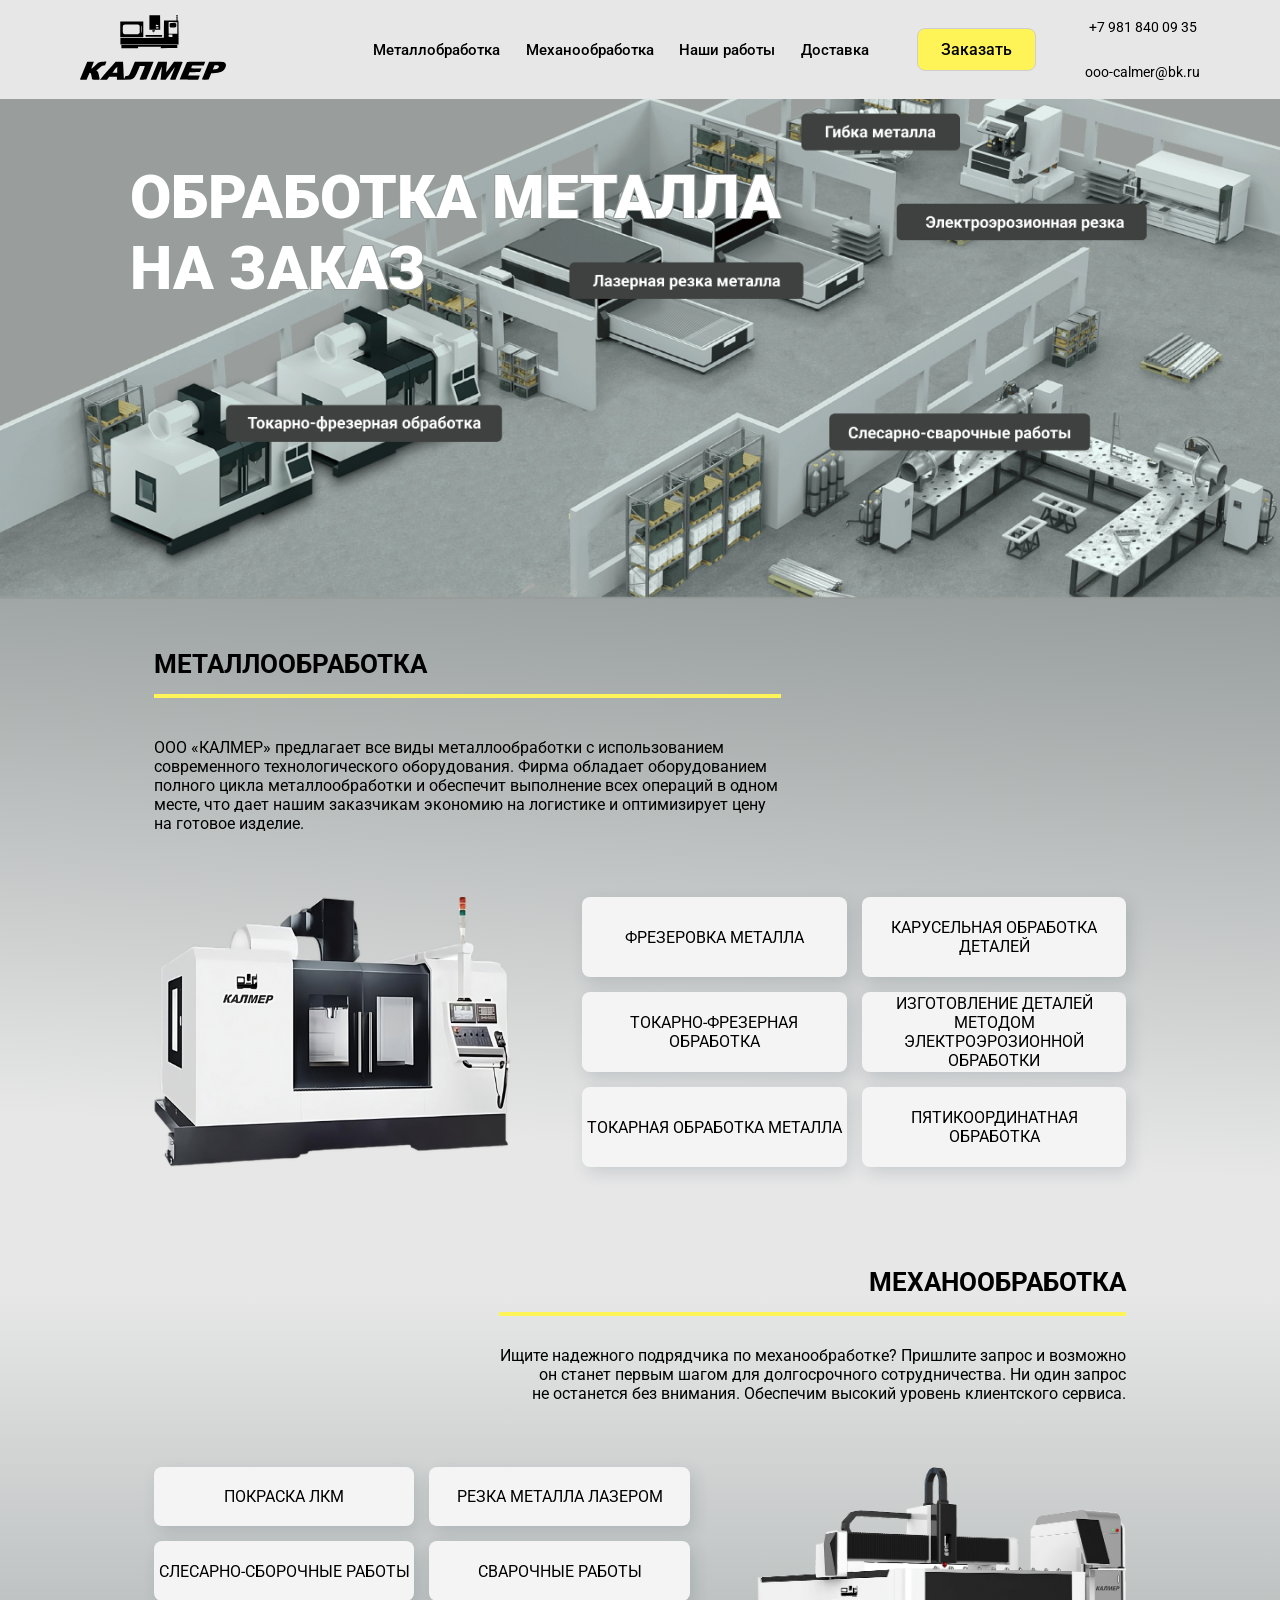
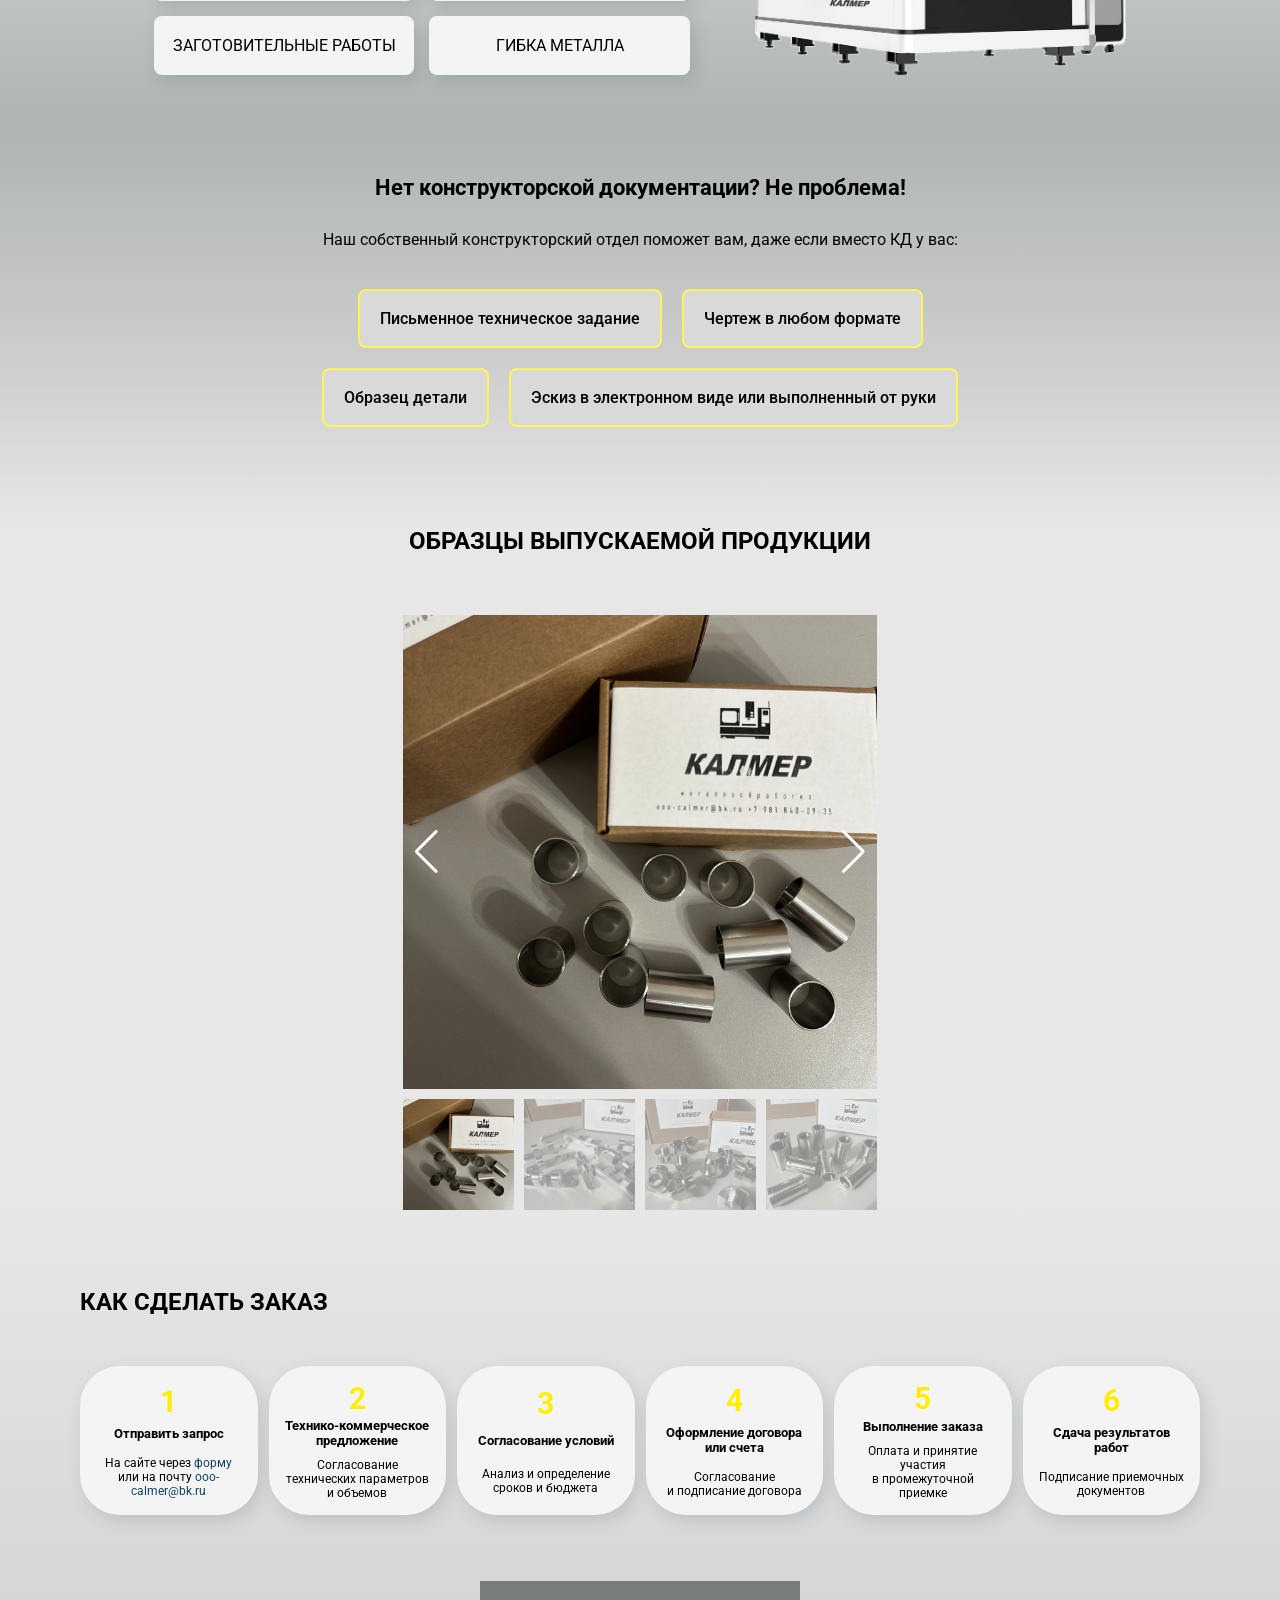
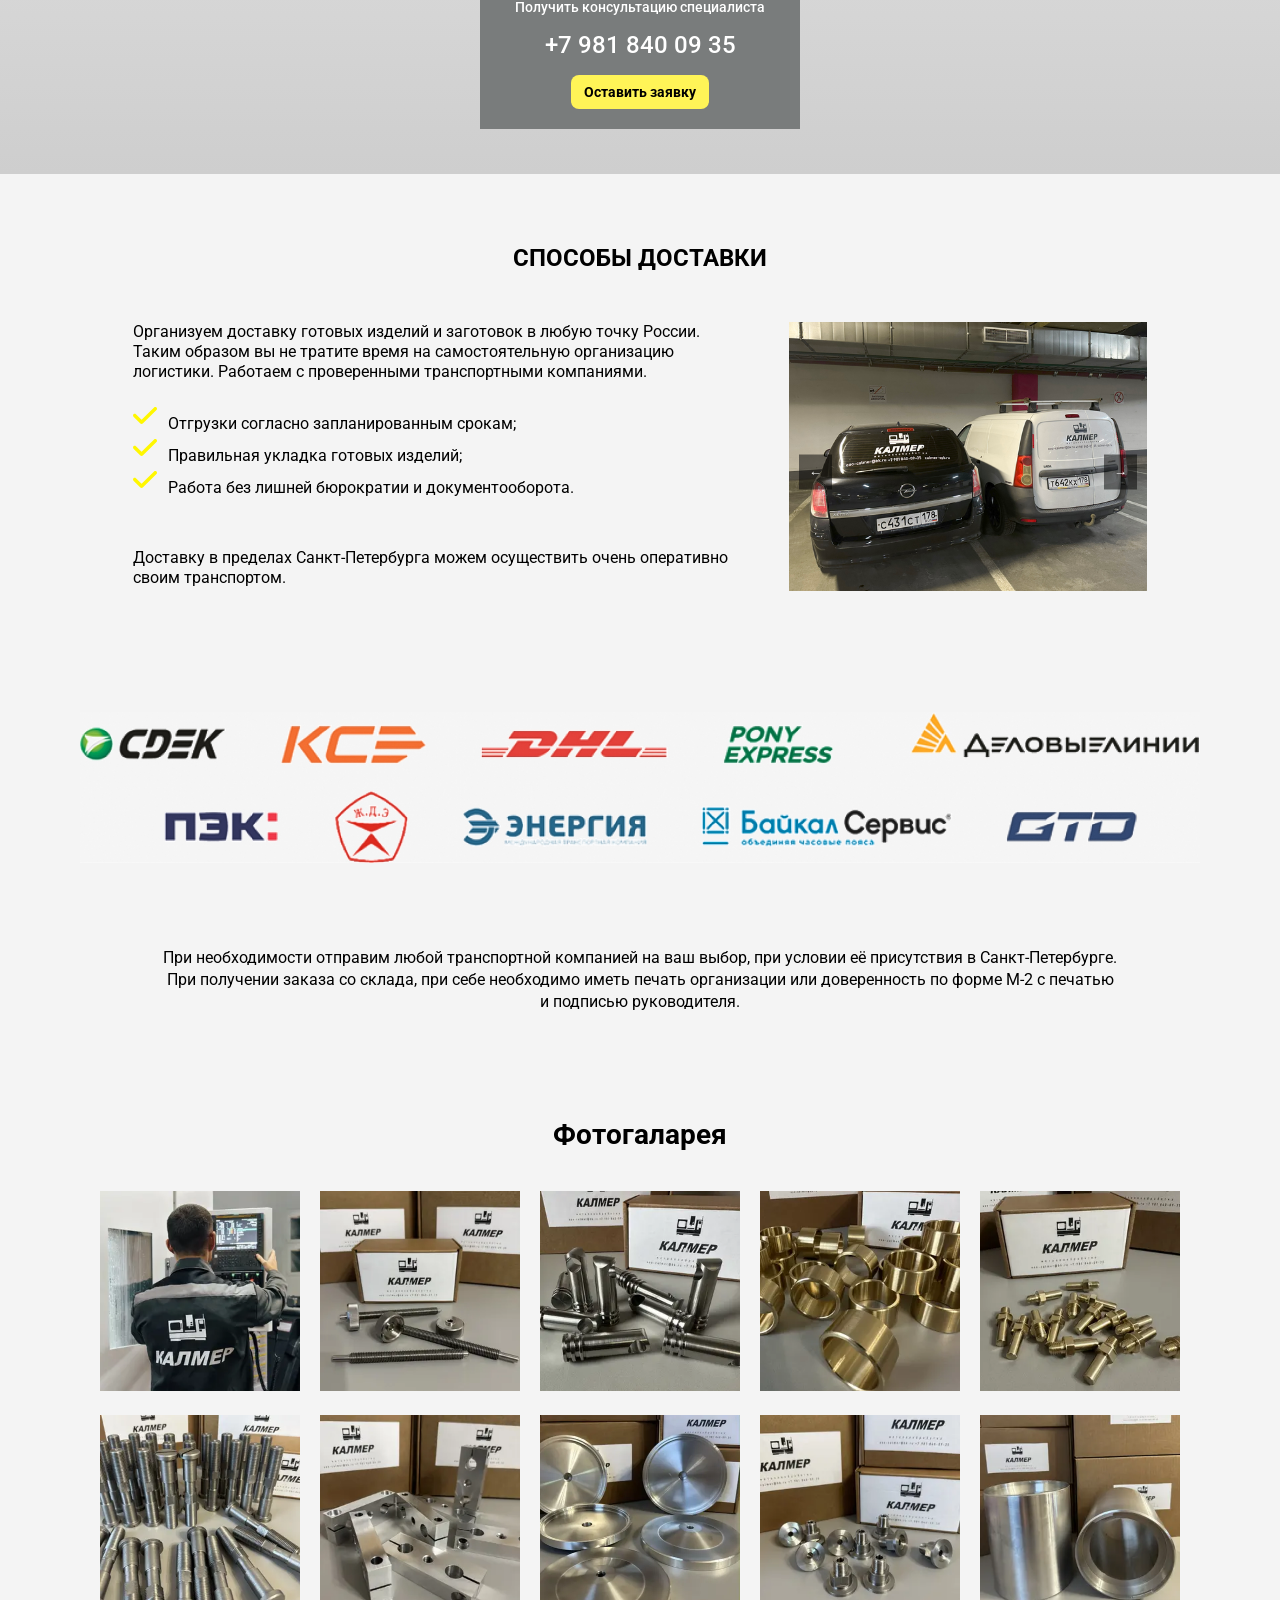
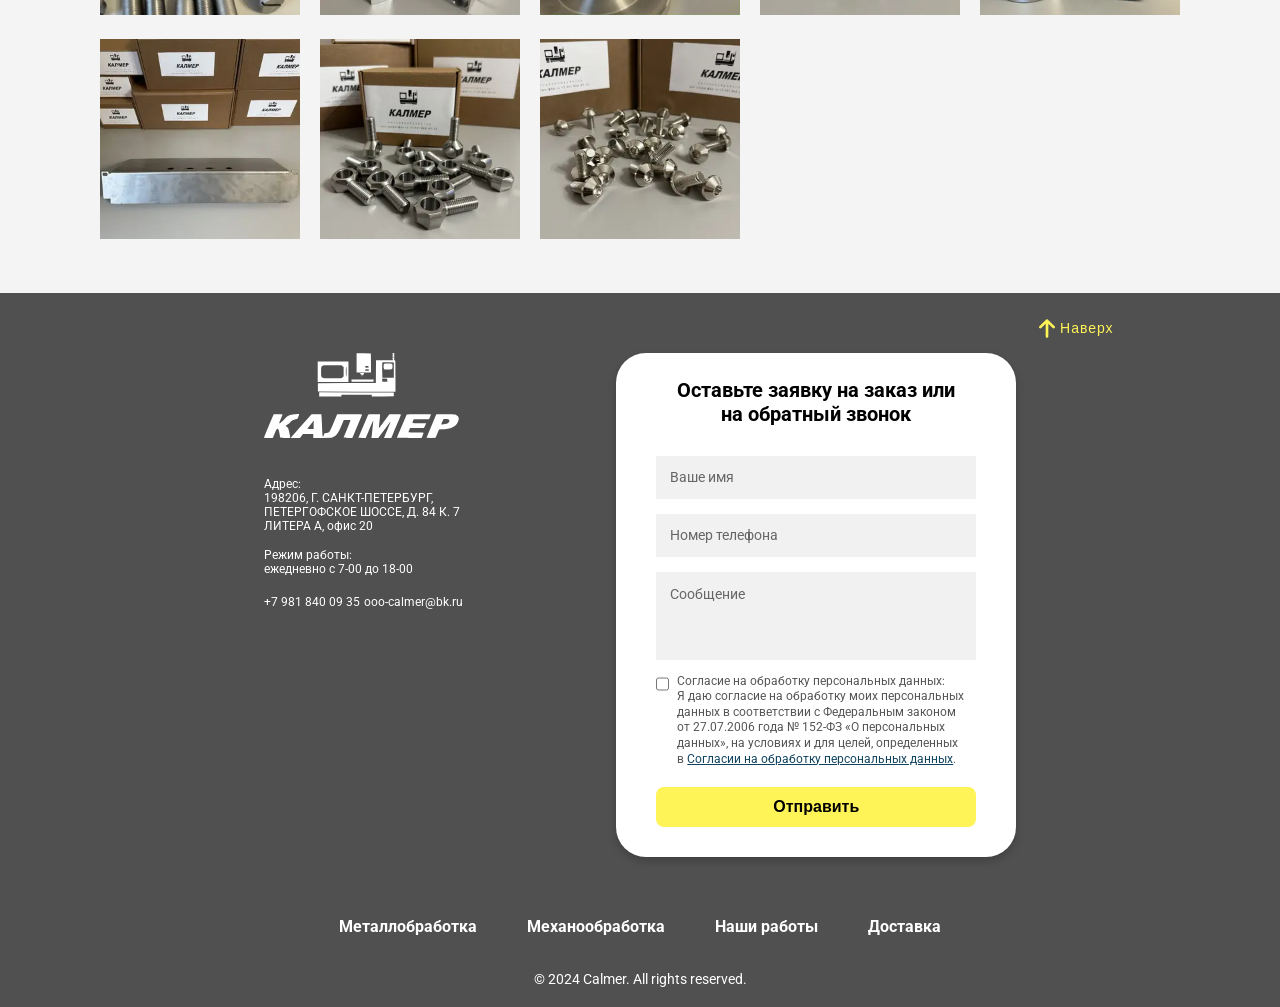
==== commit b73543c4: "add a photogallery, slider delivery" ====
--- a/index.html
+++ b/index.html
@@ -18,7 +18,7 @@
     <meta name="description"
         content="ООО Калмер - профессиональная обработка металла на заказ с использованием современного оборудования. Высококачественные услуги металлообработки.">
     <meta name="keywords"
-        content="металлообработка, фрезеровка, токарная обработка, ООО Калмер, услуги обработки металла">
+        content="металлообработка, фрезеровка, токарная обработка, ООО Калмер, услуги обработки металла, Калмер Спб">
     <script type="application/ld+json">
             {
               "@context": "https://schema.org",
@@ -66,7 +66,11 @@
             </div>
 
             <!-- Иконка бургер-меню-->
-            <div class="burger_icon" onclick="toggleMenu()"><svg xmlns="http://www.w3.org/2000/svg" viewBox="0 0 448 512"><path fill="#000000" d="M0 96C0 78.3 14.3 64 32 64l384 0c17.7 0 32 14.3 32 32s-14.3 32-32 32L32 128C14.3 128 0 113.7 0 96zM0 256c0-17.7 14.3-32 32-32l384 0c17.7 0 32 14.3 32 32s-14.3 32-32 32L32 288c-17.7 0-32-14.3-32-32zM448 416c0 17.7-14.3 32-32 32L32 448c-17.7 0-32-14.3-32-32s14.3-32 32-32l384 0c17.7 0 32 14.3 32 32z"/></svg></div>
+            <div class="burger_icon" onclick="toggleMenu()"><svg xmlns="http://www.w3.org/2000/svg"
+                    viewBox="0 0 448 512">
+                    <path fill="#000000"
+                        d="M0 96C0 78.3 14.3 64 32 64l384 0c17.7 0 32 14.3 32 32s-14.3 32-32 32L32 128C14.3 128 0 113.7 0 96zM0 256c0-17.7 14.3-32 32-32l384 0c17.7 0 32 14.3 32 32s-14.3 32-32 32L32 288c-17.7 0-32-14.3-32-32zM448 416c0 17.7-14.3 32-32 32L32 448c-17.7 0-32-14.3-32-32s14.3-32 32-32l384 0c17.7 0 32 14.3 32 32z" />
+                </svg></div>
 
             <!-- Навигационное меню -->
             <nav class="mobile_menu" id="mobileMenu">
@@ -158,14 +162,8 @@
             <div class="swiper-wrapper">
                 <div class="swiper-slide">
                     <picture>
-                        <source srcset="./img/worker.webp" type="image/webp">
-                        <img src="./img/worker.jpg" alt="Image 1" />
-                    </picture>
-                </div>
-                <div class="swiper-slide">
-                    <picture>
                         <source srcset="./img/img1.webp" type="image/webp">
-                        <img src="./img/img1.jpeg" alt="Image 1" loading="lazy" />
+                        <img src="./img/img1.jpeg" alt="Image 1" />
                     </picture>
                 </div>
                 <div class="swiper-slide">
@@ -186,41 +184,6 @@
                         <img src="./img/img4.jpeg" alt="Image 4" loading="lazy" />
                     </picture>
                 </div>
-                <div class="swiper-slide">
-                    <picture>
-                        <source srcset="./img/img5.webp" type="image/webp">
-                        <img src="./img/img5.jpeg" alt="Image 5" loading="lazy" />
-                    </picture>
-                </div>
-                <div class="swiper-slide">
-                    <picture>
-                        <source srcset="./img/img6.webp" type="image/webp">
-                        <img src="./img/img6.jpeg" alt="Image 6" loading="lazy" />
-                    </picture>
-                </div>
-                <div class="swiper-slide">
-                    <picture>
-                        <source srcset="./img/img7.webp" type="image/webp">
-                        <img src="./img/img7.jpeg" alt="Image 7" loading="lazy" />
-                    </picture>
-                </div>
-                <div class="swiper-slide">
-                    <picture>
-                        <source srcset="./img/img8.webp" type="image/webp">
-                        <img src="./img/img8.jpeg" alt="Image 8" loading="lazy" />
-                    </picture>
-                </div>
-                <div class="swiper-slide">
-                    <picture>
-                        <source srcset="./img/img9.webp" type="image/webp">
-                        <img src="./img/img9.jpeg" alt="Image 9" loading="lazy" />
-                    </picture>
-                </div>
-
-
-                <!-- <div class="swiper-slide">
-                    <img src="image10.jpg" />
-                </div> -->
             </div>
             <div class="swiper-button-next"></div>
             <div class="swiper-button-prev"></div>
@@ -229,14 +192,8 @@
             <div class="swiper-wrapper">
                 <div class="swiper-slide">
                     <picture>
-                        <source srcset="./img/worker.webp" type="image/webp">
-                        <img src="./img/worker.jpg" alt="Image 1" />
-                    </picture>
-                </div>
-                <div class="swiper-slide">
-                    <picture>
                         <source srcset="./img/img1.webp" type="image/webp">
-                        <img src="./img/img1.jpeg" alt="Image 1" loading="lazy" />
+                        <img src="./img/img1.jpeg" alt="Image 1" />
                     </picture>
                 </div>
                 <div class="swiper-slide">
@@ -257,41 +214,6 @@
                         <img src="./img/img4.jpeg" alt="Image 4" loading="lazy" />
                     </picture>
                 </div>
-                <div class="swiper-slide">
-                    <picture>
-                        <source srcset="./img/img5.webp" type="image/webp">
-                        <img src="./img/img5.jpeg" alt="Image 5" loading="lazy" />
-                    </picture>
-                </div>
-                <div class="swiper-slide">
-                    <picture>
-                        <source srcset="./img/img6.webp" type="image/webp">
-                        <img src="./img/img6.jpeg" alt="Image 6" loading="lazy" />
-                    </picture>
-                </div>
-                <div class="swiper-slide">
-                    <picture>
-                        <source srcset="./img/img7.webp" type="image/webp">
-                        <img src="./img/img7.jpeg" alt="Image 7" loading="lazy" />
-                    </picture>
-                </div>
-                <div class="swiper-slide">
-                    <picture>
-                        <source srcset="./img/img8.webp" type="image/webp">
-                        <img src="./img/img8.jpeg" alt="Image 8" loading="lazy" />
-                    </picture>
-                </div>
-                <div class="swiper-slide">
-                    <picture>
-                        <source srcset="./img/img9.webp" type="image/webp">
-                        <img src="./img/img9.jpeg" alt="Image 9" loading="lazy" />
-                    </picture>
-                </div>
-
-
-                <!-- <div class="swiper-slide">
-                    <img src="image10.jpg" />
-                </div> -->
             </div>
         </div>
     </section>
@@ -358,7 +280,15 @@
                     своим
                     транспортом.</p>
             </div>
-            <div class="delivery_flexbox__slider">
+            <div class="del-slider">
+                <div class="slider-wrapper">
+                    <div class="slider-container">
+                        <img class="delivery_slide" src="./img/del-img1.jpg" alt="Наши машины">
+                        <img class="delivery_slide" src="./img/del-img2.jpg" alt="Размеры наших машин для доставки">
+                    </div>
+                </div>
+                <button class="slider-btn prev">←</button>
+                <button class="slider-btn next">→</button>
             </div>
         </div>
         <img class="delivery_logos" src="./img/logos.jpg" alt="Логотипы компаний доставки">
@@ -367,6 +297,133 @@
             её&nbsp;присутствия в&nbsp;Санкт-Петербурге. При получении заказа со&nbsp;склада, при себе необходимо иметь
             печать
             организации или доверенность по&nbsp;форме М-2&nbsp;с печатью и&nbsp;подписью руководителя.</p>
+    </section>
+    <section class="photos">
+        <h3 class="photos_title">Фотогаларея</h3>
+        <!-- <div class="photos_flexbox">
+            <picture>
+                <source srcset="./img/worker.webp" type="image/webp">
+                <img class="photos_img" src="./img/worker.jpg" alt="Image 1" />
+            </picture>
+            <picture>
+                <source srcset="./img/img9.webp" type="image/webp">
+                <img class="photos_img" src="./img/img9.jpeg" alt="Image 2" loading="lazy" />
+            </picture>
+            <picture>
+                <source srcset="./img/img5.webp" type="image/webp">
+                <img class="photos_img" src="./img/img5.jpeg" alt="Image 3" loading="lazy" />
+            </picture>
+            <picture>
+                <source srcset="./img/img6.webp" type="image/webp">
+                <img class="photos_img" src="./img/img6.jpeg" alt="Image 4" loading="lazy" />
+            </picture>
+            <picture>
+                <source srcset="./img/img7.webp" type="image/webp">
+                <img class="photos_img" src="./img/img7.jpeg" alt="Image 5" loading="lazy" />
+            </picture>
+            <picture>
+                <source srcset="./img/img8.webp" type="image/webp">
+                <img class="photos_img" src="./img/img8.jpeg" alt="Image 6" loading="lazy" />
+            </picture>
+            <picture>
+                <source srcset="./img/photo1.webp" type="image/webp">
+                <img class="photos_img" src="./img/photo1.jpeg" alt="Image 7" loading="lazy" />
+            </picture>
+
+            <picture>
+                <source srcset="./img/photo2.webp" type="image/webp">
+                <img class="photos_img" src="./img/photo2.jpeg" alt="Image 8" loading="lazy" />
+            </picture>
+
+            <picture>
+                <source srcset="./img/photo3.webp" type="image/webp">
+                <img class="photos_img" src="./img/photo3.jpeg" alt="Image 9" loading="lazy" />
+            </picture>
+            <picture>
+                <source srcset="./img/photo4.webp" type="image/webp">
+                <img class="photos_img" src="./img/photo4.jpeg" alt="Image 10" loading="lazy" />
+            </picture>
+
+            <picture>
+                <source srcset="./img/photo5.webp" type="image/webp">
+                <img class="photos_img" src="./img/photo5.jpeg" alt="Image 11" loading="lazy" />
+            </picture>
+
+            <picture>
+                <source srcset="./img/photo6.webp" type="image/webp">
+                <img class="photos_img" src="./img/photo6.jpeg" alt="Image 12" loading="lazy" />
+            </picture>
+
+            <picture>
+                <source srcset="./img/photo7.webp" type="image/webp">
+                <img class="photos_img" src="./img/photo7.jpeg" alt="Image 13" loading="lazy" />
+            </picture>
+        </div> -->
+
+        <div class="photos_flexbox">
+            <picture onclick="openModal(0)">
+                <source srcset="./img/worker_s.webp" type="image/webp">
+                <img class="photos_img" src="./img/worker_s.jpg" alt="Image 1" />
+            </picture>
+            <picture onclick="openModal(1)">
+                <source srcset="./img/img9_s.webp" type="image/webp">
+                <img class="photos_img" src="./img/img9_s.jpg" alt="Image 2" />
+            </picture>
+            <picture onclick="openModal(2)">
+                <source srcset="./img/img5_s.webp" type="image/webp">
+                <img class="photos_img" src="./img/img5_s.jpg" alt="Image 3" />
+            </picture>
+            <picture onclick="openModal(3)">
+                <source srcset="./img/img6_s.webp" type="image/webp">
+                <img class="photos_img" src="./img/img6_s.jpg" alt="Image 4" />
+            </picture>
+            <picture onclick="openModal(4)">
+                <source srcset="./img/img7_s.webp" type="image/webp">
+                <img class="photos_img" src="./img/img7_s.jpg" alt="Image 5" />
+            </picture>
+            <picture onclick="openModal(5)">
+                <source srcset="./img/img8_s.webp" type="image/webp">
+                <img class="photos_img" src="./img/img8_s.jpg" alt="Image 6" />
+            </picture>
+            <picture onclick="openModal(6)">
+                <source srcset="./img/photo1_s.webp" type="image/webp">
+                <img class="photos_img" src="./img/photo1_s.jpg" alt="Image 7" />
+            </picture>
+            <picture onclick="openModal(7)">
+                <source srcset="./img/photo2_s.webp" type="image/webp">
+                <img class="photos_img" src="./img/photo2_s.jpg" alt="Image 8" />
+            </picture>
+            <picture onclick="openModal(8)">
+                <source srcset="./img/photo3_s.webp" type="image/webp">
+                <img class="photos_img" src="./img/photo3_s.jpg" alt="Image 9" />
+            </picture>
+            <picture onclick="openModal(9)">
+                <source srcset="./img/photo4_s.webp" type="image/webp">
+                <img class="photos_img" src="./img/photo4_s.jpg" alt="Image 10" />
+            </picture>
+            <picture onclick="openModal(10)">
+                <source srcset="./img/photo5_s.webp" type="image/webp">
+                <img class="photos_img" src="./img/photo5_s.jpg" alt="Image 11" />
+            </picture>
+            <picture onclick="openModal(11)">
+                <source srcset="./img/photo6_s.webp" type="image/webp">
+                <img class="photos_img" src="./img/photo6_s.jpg" alt="Image 12" />
+            </picture>
+            <picture onclick="openModal(12)">
+                <source srcset="./img/photo7_s.webp" type="image/webp">
+                <img class="photos_img" src="./img/photo7_s.jpg" alt="Image 13" />
+            </picture>
+        </div>
+
+        <!-- Модальное окно -->
+        <div id="modal" class="modal">
+            <span class="close" onclick="closeModal()">&times;</span>
+            <div class="modal-content">
+                <button class="photos_prev" onclick="changeSlide(-1)">&#10094;</button>
+                <img id="modalImage" src="" alt="Full-size Image" />
+                <button class="photos_next" onclick="changeSlide(1)">&#10095;</button>
+            </div>
+        </div>
     </section>
 
     <footer id="footer">
@@ -378,19 +435,20 @@
                     ПЕТЕРГОФСКОЕ ШОССЕ, Д. 84&nbsp;К. 7<br>ЛИТЕРА&nbsp;А, офис 20</p>
                 <p class="footer_info__text">Режим работы:<br>
                     ежедневно с&nbsp;7-00 до&nbsp;18-00</p>
-                <a class="footer_info__text-tel footer_info__text footer_info__link" href="tel:+79818400935">+7&nbsp;981&nbsp;840 09 35</a>
+                <a class="footer_info__text-tel footer_info__text footer_info__link"
+                    href="tel:+79818400935">+7&nbsp;981&nbsp;840 09 35</a>
                 <a class="footer_info__text footer_info__link" href="mailto:ooo-calmer@bk.ru">ooo-calmer@bk.ru</a>
             </div>
             <div class="form-container">
                 <h2 class="form-title">Оставьте заявку на&nbsp;заказ или на&nbsp;обратный звонок</h2>
-                <form id="contactForm" action="sendEmail.php" method="post">
+                <form id="contactForm" method="post">
                     <input type="text" id="name" name="from_name" placeholder="Ваше имя" required>
                     <input type="tel" id="phone" name="phone_number" placeholder="Номер телефона" required>
-                    <textarea id="message" name="message" placeholder="Сообщение" rows="4" required></textarea>
+                    <textarea class="form_message" id="message" name="message" placeholder="Сообщение" rows="4" required
+                        style="font-size: 13px; font-family: 'Roboto', serif;"></textarea>
 
                     <div class="checkbox-container">
                         <input type="checkbox" id="consent" required>
-
                         <label for="consent" class="consent-text">
                             Согласие на&nbsp;обработку персональных данных: Я&nbsp;даю согласие на&nbsp;обработку моих
                             персональных
@@ -404,6 +462,9 @@
 
                     <button type="submit" class="submit-btn">Отправить</button>
                 </form>
+
+                <p id="formMessage" style="display: none;"></p>
+
             </div>
         </div>
         <nav class="footer_menu">
@@ -419,6 +480,106 @@
     </footer>
 
     <script src="https://cdn.jsdelivr.net/npm/swiper@11/swiper-bundle.min.js"></script>
+
+    <script>
+        // Фотогалерея
+        const images = [
+            "./img/worker.jpg",
+            "./img/img9.jpeg",
+            "./img/img5.jpeg",
+            "./img/img6.jpeg",
+            "./img/img7.jpeg",
+            "./img/img8.jpeg",
+            "./img/photo1.jpeg",
+            "./img/photo2.jpeg",
+            "./img/photo3.jpeg",
+            "./img/photo4.jpeg",
+            "./img/photo5.jpeg",
+            "./img/photo6.jpeg",
+            "./img/photo7.jpeg"
+        ];
+
+        let curIndex = 0;
+
+        function openModal(index) {
+            document.getElementById("modal").style.display = "block";
+            curIndex = index;
+            showImage();
+        }
+
+        function closeModal() {
+            document.getElementById("modal").style.display = "none";
+        }
+
+        function changeSlide(direction) {
+            curIndex = (curIndex + direction + images.length) % images.length;
+            showImage();
+        }
+
+        function showImage() {
+            document.getElementById("modalImage").src = images[curIndex];
+        }
+
+    </script>
+
+    <script>
+        const slides = document.querySelectorAll('.delivery_slide');
+        const sliderContainer = document.querySelector('.slider-container');
+        let currentIndex = 0;
+
+        document.querySelector('.next').addEventListener('click', () => {
+            if (currentIndex < slides.length - 1) {
+                currentIndex++;
+            } else {
+                currentIndex = 0;
+            }
+            updateSlider();
+        });
+
+        document.querySelector('.prev').addEventListener('click', () => {
+            if (currentIndex > 0) {
+                currentIndex--;
+            } else {
+                currentIndex = slides.length - 1;
+            }
+            updateSlider();
+        });
+
+        function updateSlider() {
+            const offset = -currentIndex * 100;
+            sliderContainer.style.transform = `translateX(${offset}%)`;
+        }
+
+    </script>
+
+    <script>
+        document.getElementById("contactForm").addEventListener("submit", async function (event) {
+            event.preventDefault(); // Отключает переход на другую страницу
+            const formData = new FormData(this);
+
+            try {
+                const response = await fetch("sendEmail.php", {
+                    method: "POST",
+                    body: formData,
+                });
+                const result = await response.text();
+
+                // Показываем сообщение об успешной отправке
+                const feedback = document.getElementById("feedback");
+                feedback.textContent = result;
+                feedback.style.display = "block";
+                feedback.style.color = response.ok ? "green" : "red";
+
+                // Очищаем поля формы, если сообщение отправлено успешно
+                if (response.ok) {
+                    document.getElementById("contactForm").reset();
+                }
+            } catch (error) {
+                console.error("Ошибка при отправке формы:", error);
+                alert("Ошибка при отправке сообщения. Попробуйте снова.");
+            }
+        });
+    </script>
 
     <script>
         document.getElementById('scrollToTop').addEventListener('click', function () {
--- a/style.css
+++ b/style.css
@@ -464,10 +464,10 @@
   font-weight: 400;
   line-height: 26px;
 }
-.delivery_flexbox__slider {
+.delivery_slide {
   width: 28vw;
   max-width: 550px;
-  background-color: #979E9C;
+  min-width: 100%;
 }
 .delivery_list {
   margin-top: 20px;
@@ -486,6 +486,129 @@
   font-weight: 400;
   line-height: 26px;
   margin: 0 auto;
+}
+
+.del-slider {
+  position: relative;
+  height: 300px;
+  width: 28vw;
+  max-width: 550px;
+  overflow: hidden;
+}
+
+.slider-wrapper {
+  display: flex;
+  width: 100%;
+}
+
+.slider-container {
+  display: flex;
+  transition: transform 0.5s ease;
+}
+
+.delivery_slide {
+  width: 100%;
+  -o-object-fit: cover;
+     object-fit: cover;
+}
+
+.slider-btn {
+  position: absolute;
+  top: 50%;
+  transform: translateY(-50%);
+  background-color: rgba(0, 0, 0, 0.5);
+  color: #fff;
+  border: none;
+  padding: 10px;
+  cursor: pointer;
+}
+
+.prev {
+  left: 10px;
+}
+
+.next {
+  right: 10px;
+}
+
+.photos {
+  width: 100%;
+  background-color: #F4F4F4;
+  padding-top: 40px;
+  padding-bottom: 50px;
+}
+.photos_title {
+  text-align: center;
+  font-size: 28px;
+  font-weight: 700;
+  margin-bottom: 40px;
+}
+
+.photos_flexbox {
+  display: grid;
+  align-items: center;
+  justify-content: center;
+  grid-template-columns: repeat(5, 200px);
+  gap: 20px;
+}
+
+.photos_img {
+  width: 200px;
+  cursor: pointer;
+}
+
+.modal {
+  display: none;
+  position: fixed;
+  z-index: 1000;
+  padding-top: 60px;
+  left: 0;
+  top: 0;
+  width: 100%;
+  height: 100%;
+  background-color: rgba(0, 0, 0, 0.9);
+}
+
+.modal-content {
+  position: relative;
+  display: flex;
+  align-items: center;
+  justify-content: center;
+  width: 100%;
+  height: 100%;
+}
+
+.modal-content img {
+  max-width: 90%;
+  max-height: 90%;
+}
+
+.close {
+  position: absolute;
+  top: 20px;
+  right: 35px;
+  color: #fff;
+  font-size: 40px;
+  font-weight: bold;
+  cursor: pointer;
+}
+
+.photos_prev, .photos_next {
+  cursor: pointer;
+  position: absolute;
+  top: 50%;
+  font-size: 40px;
+  color: #fff;
+  background: none;
+  border: none;
+}
+
+.photos_prev {
+  left: 15px;
+}
+
+.photos_next {
+  right: 15px;
 }
 
 #footer {
@@ -591,6 +714,13 @@
   border: none;
   background-color: #F1F1F1;
   resize: none;
+  font-family: "Roboto", serif;
+  font-size: 13px;
+}
+
+#message {
+  font-family: "Roboto", serif;
+  font-size: 13px;
 }
 
 ::-moz-placeholder {
@@ -923,8 +1053,12 @@
   .delivery_text {
     width: 100%;
   }
-  .delivery_flexbox__slider {
-    height: 300px;
+  .del-slider {
+    position: relative;
+    height: auto;
+    width: 70%;
+    max-width: 550px;
+    overflow: hidden;
   }
   .delivery_logos {
     margin-bottom: 60px;
@@ -970,7 +1104,8 @@
 }
 .burger_icon {
   cursor: pointer;
-  display: none; /* Скрываем на больших экранах */
+  display: none;
+  /* Скрываем на больших экранах */
 }
 
 /* Стили для мобильного меню */
@@ -1031,8 +1166,10 @@
     font-size: 30px;
     width: 25px;
   }
-  .header_box__nav, .header_box__contacts {
-    display: none; /* Скрываем основное меню */
+  .header_box__nav,
+  .header_box__contacts {
+    display: none;
+    /* Скрываем основное меню */
   }
   .header {
     height: 8vh;
@@ -1171,16 +1308,17 @@
     width: 100%;
     max-width: 100%;
   }
+  .delivery_list {
+    margin-bottom: 26px;
+  }
   .delivery_logos {
     margin-bottom: 35px;
   }
   .delivery_flexbox {
-    margin-bottom: 80px;
-  }
-  .delivery_flexbox__slider {
+    margin-bottom: 40px;
+  }
+  .del-slider {
     width: 100%;
-    max-width: 400px;
-    background-color: #979E9C;
   }
   .delivery_text {
     font-size: 14px;
@@ -1217,4 +1355,10 @@
     display: none;
     visibility: hidden;
   }
+}
+@media (max-width: 375px) {
+  .top_title {
+    top: 65px;
+    font-size: 40px;
+  }
 }/*# sourceMappingURL=style.css.map */
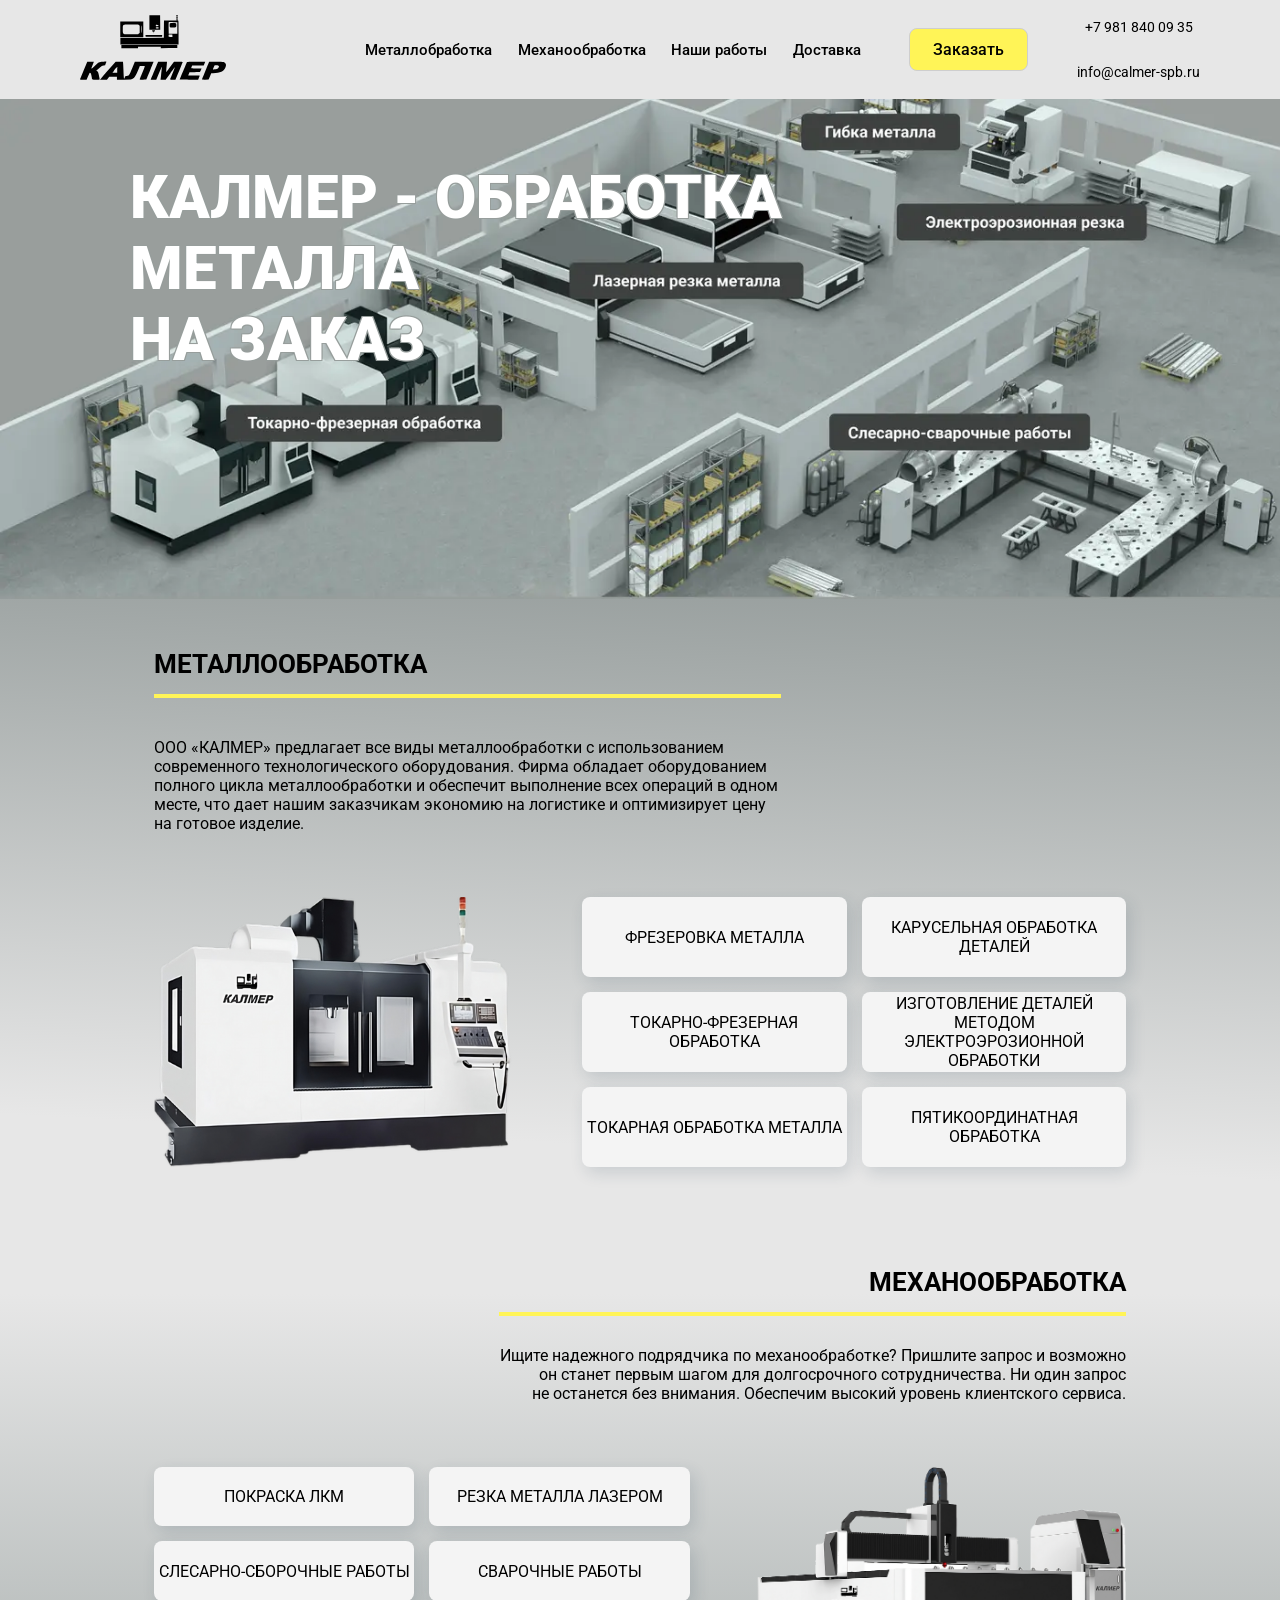
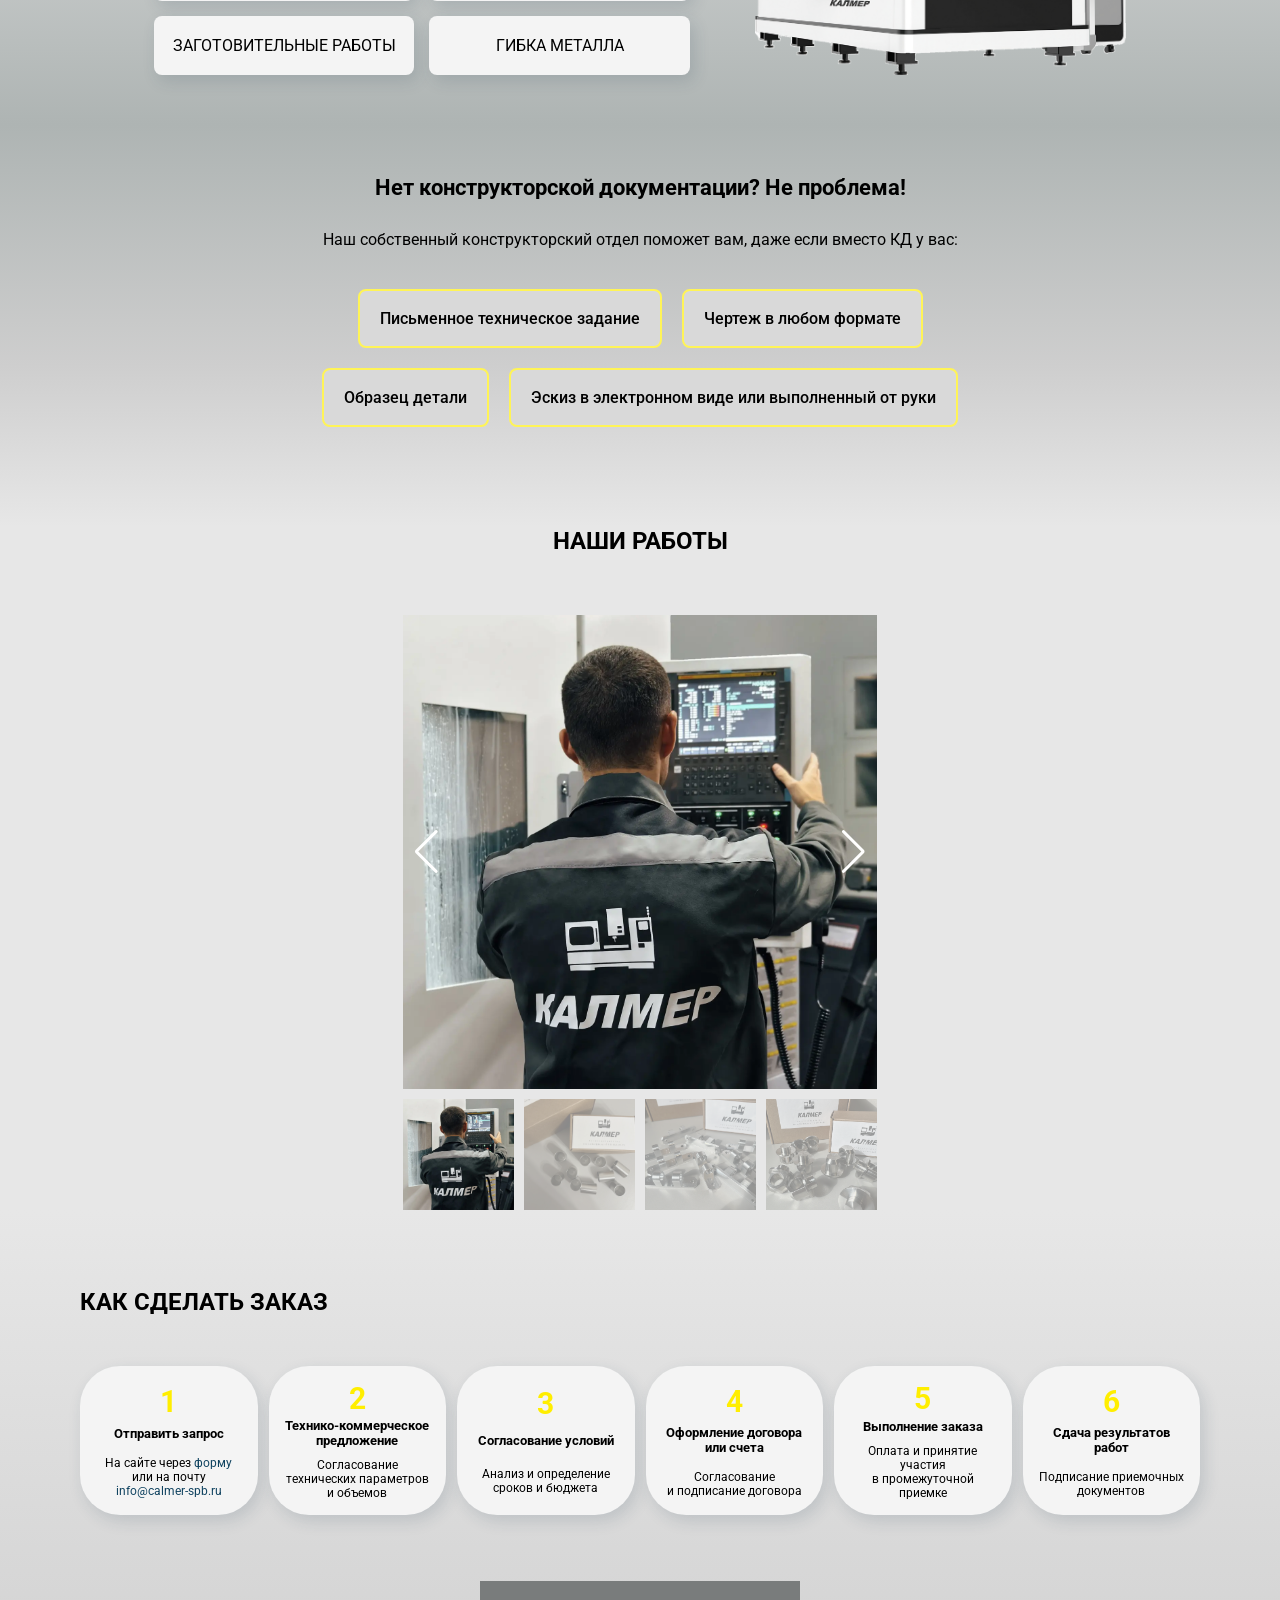
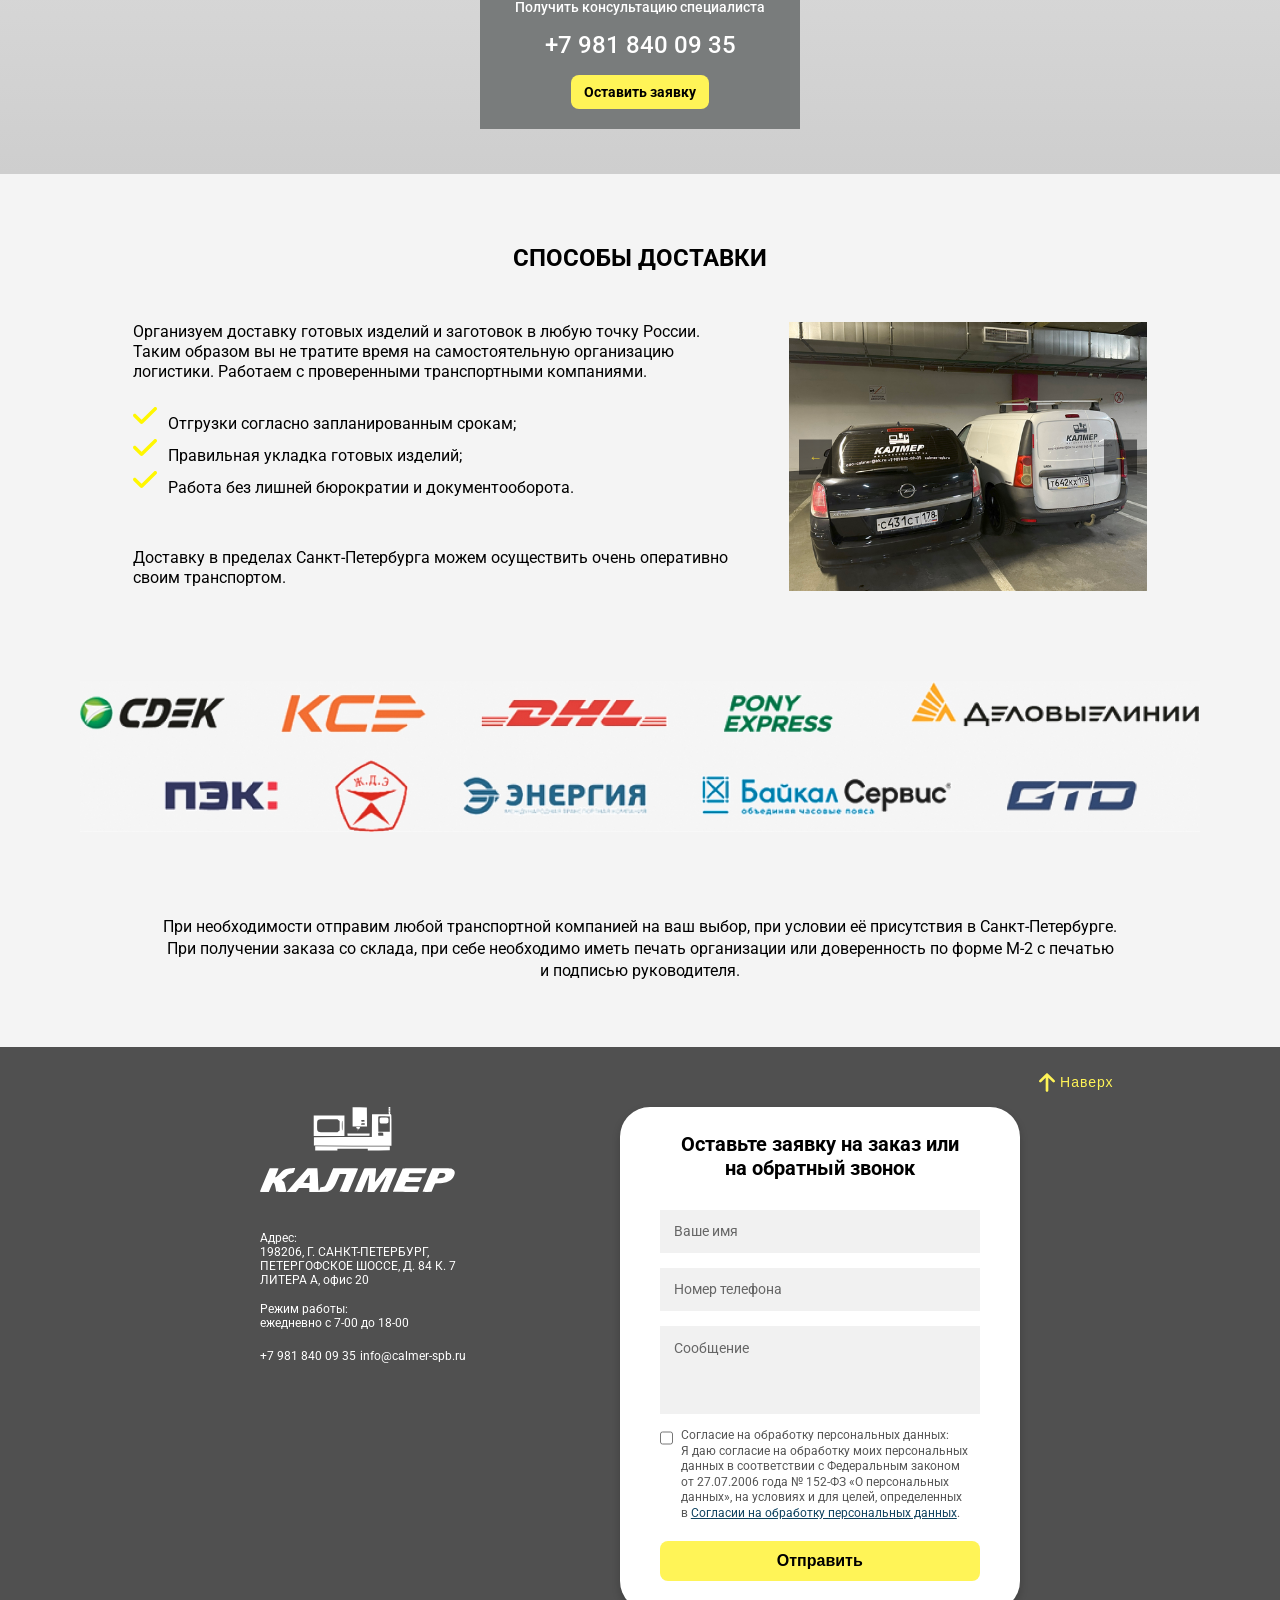
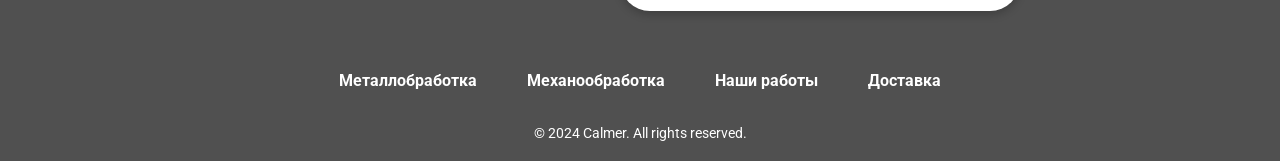
==== commit 094050cd: "delete photogallery" ====
--- a/index.html
+++ b/index.html
@@ -61,7 +61,7 @@
                 <a href="#footer" class="header_box__btn">Заказать</a>
                 <div class="header_box__contacts">
                     <a href="tel:+79818400935">+7&nbsp;981&nbsp;840 09 35</a>
-                    <a href="mailto:ooo-calmer@bk.ru">ooo-calmer@bk.ru</a>
+                    <a href="mailto:info@calmer-spb.ru">info@calmer-spb.ru</a>
                 </div>
             </div>
 
@@ -81,14 +81,14 @@
                 <a href="#delivery" class="mobile_menu__link">Доставка</a>
                 <div class="mobile_menu__contacts">
                     <a href="tel:+79818400935">+7&nbsp;981&nbsp;840&nbsp;09&nbsp;35</a>
-                    <a href="mailto:ooo-calmer@bk.ru">ooo-calmer@bk.ru</a>
+                    <a href="mailto:info@calmer-spb.ru">info@calmer-spb.ru</a>
                 </div>
             </nav>
         </div>
     </header>
 
     <section class="top">
-        <h1 class="top_title">ОБРАБОТКА МЕТАЛЛА<br>НА&nbsp;ЗАКАЗ</h1>
+        <h1 class="top_title">КАЛМЕР - ОБРАБОТКА МЕТАЛЛА<br>НА&nbsp;ЗАКАЗ</h1>
         <picture class="top_img">
             <source srcset="./img/top-img-small.webp" type="image/webp" media="(max-width: 1400px)">
             <source srcset="./img/top-img.webp" type="image/webp">
@@ -155,13 +155,18 @@
     </section>
 
     <section id="gallery">
-        <h2 class="gallery_title">ОБРАЗЦЫ ВЫПУСКАЕМОЙ ПРОДУКЦИИ</h2>
-
+        <h2 class="gallery_title">НАШИ РАБОТЫ</h2>
 
         <div style="--swiper-navigation-color: #fff; --swiper-pagination-color: #fff" class="swiper mySwiper2">
             <div class="swiper-wrapper">
                 <div class="swiper-slide">
                     <picture>
+                        <source srcset="./img/worker.webp" type="image/webp">
+                        <img src="./img/worker.jpg" alt="Image 1" />
+                    </picture>
+                </div>
+                <div class="swiper-slide">
+                    <picture>
                         <source srcset="./img/img1.webp" type="image/webp">
                         <img src="./img/img1.jpeg" alt="Image 1" />
                     </picture>
@@ -184,6 +189,78 @@
                         <img src="./img/img4.jpeg" alt="Image 4" loading="lazy" />
                     </picture>
                 </div>
+                <div class="swiper-slide">
+                    <picture>
+                        <source srcset="./img/img5.webp" type="image/webp">
+                        <img src="./img/img5.jpeg" alt="Image 5" loading="lazy" />
+                    </picture>
+                </div>
+                <div class="swiper-slide">
+                    <picture>
+                        <source srcset="./img/img6.webp" type="image/webp">
+                        <img src="./img/img6.jpeg" alt="Image 6" loading="lazy" />
+                    </picture>
+                </div>
+                <div class="swiper-slide">
+                    <picture>
+                        <source srcset="./img/img7.webp" type="image/webp">
+                        <img src="./img/img7.jpeg" alt="Image 7" loading="lazy" />
+                    </picture>
+                </div>
+                <div class="swiper-slide">
+                    <picture>
+                        <source srcset="./img/img8.webp" type="image/webp">
+                        <img src="./img/img8.jpeg" alt="Image 8" loading="lazy" />
+                    </picture>
+                </div>
+                <div class="swiper-slide">
+                    <picture>
+                        <source srcset="./img/img9.webp" type="image/webp">
+                        <img src="./img/img9.jpeg" alt="Image 9" loading="lazy" />
+                    </picture>
+                </div>
+                <div class="swiper-slide">
+                    <picture>
+                        <source srcset="./img/photo1.webp" type="image/webp">
+                        <img src="./img/photo1.jpeg" alt="Image 10" loading="lazy" />
+                    </picture>
+                </div>
+                <div class="swiper-slide">
+                    <picture>
+                        <source srcset="./img/photo2.webp" type="image/webp">
+                        <img src="./img/photo2.jpeg" alt="Image 10" loading="lazy" />
+                    </picture>
+                </div>
+                <div class="swiper-slide">
+                    <picture>
+                        <source srcset="./img/photo3.webp" type="image/webp">
+                        <img src="./img/photo3.jpeg" alt="Image 10" loading="lazy" />
+                    </picture>
+                </div>
+                <div class="swiper-slide">
+                    <picture>
+                        <source srcset="./img/photo4.webp" type="image/webp">
+                        <img src="./img/photo4.jpeg" alt="Image 10" loading="lazy" />
+                    </picture>
+                </div>
+                <div class="swiper-slide">
+                    <picture>
+                        <source srcset="./img/photo5.webp" type="image/webp">
+                        <img src="./img/photo5.jpeg" alt="Image 10" loading="lazy" />
+                    </picture>
+                </div>
+                <div class="swiper-slide">
+                    <picture>
+                        <source srcset="./img/photo6.webp" type="image/webp">
+                        <img src="./img/photo6.jpeg" alt="Image 10" loading="lazy" />
+                    </picture>
+                </div>
+                <div class="swiper-slide">
+                    <picture>
+                        <source srcset="./img/photo7.webp" type="image/webp">
+                        <img src="./img/photo7.jpeg" alt="Image 10" loading="lazy" />
+                    </picture>
+                </div>
             </div>
             <div class="swiper-button-next"></div>
             <div class="swiper-button-prev"></div>
@@ -192,6 +269,12 @@
             <div class="swiper-wrapper">
                 <div class="swiper-slide">
                     <picture>
+                        <source srcset="./img/worker.webp" type="image/webp">
+                        <img src="./img/worker.jpg" alt="Image 1" />
+                    </picture>
+                </div>
+                <div class="swiper-slide">
+                    <picture>
                         <source srcset="./img/img1.webp" type="image/webp">
                         <img src="./img/img1.jpeg" alt="Image 1" />
                     </picture>
@@ -212,6 +295,78 @@
                     <picture>
                         <source srcset="./img/img4.webp" type="image/webp">
                         <img src="./img/img4.jpeg" alt="Image 4" loading="lazy" />
+                    </picture>
+                </div>
+                <div class="swiper-slide">
+                    <picture>
+                        <source srcset="./img/img5.webp" type="image/webp">
+                        <img src="./img/img5.jpeg" alt="Image 5" loading="lazy" />
+                    </picture>
+                </div>
+                <div class="swiper-slide">
+                    <picture>
+                        <source srcset="./img/img6.webp" type="image/webp">
+                        <img src="./img/img6.jpeg" alt="Image 6" loading="lazy" />
+                    </picture>
+                </div>
+                <div class="swiper-slide">
+                    <picture>
+                        <source srcset="./img/img7.webp" type="image/webp">
+                        <img src="./img/img7.jpeg" alt="Image 7" loading="lazy" />
+                    </picture>
+                </div>
+                <div class="swiper-slide">
+                    <picture>
+                        <source srcset="./img/img8.webp" type="image/webp">
+                        <img src="./img/img8.jpeg" alt="Image 8" loading="lazy" />
+                    </picture>
+                </div>
+                <div class="swiper-slide">
+                    <picture>
+                        <source srcset="./img/img9.webp" type="image/webp">
+                        <img src="./img/img9.jpeg" alt="Image 9" loading="lazy" />
+                    </picture>
+                </div>
+                <div class="swiper-slide">
+                    <picture>
+                        <source srcset="./img/photo1.webp" type="image/webp">
+                        <img src="./img/photo1.jpeg" alt="Image 10" loading="lazy" />
+                    </picture>
+                </div>
+                <div class="swiper-slide">
+                    <picture>
+                        <source srcset="./img/photo2.webp" type="image/webp">
+                        <img src="./img/photo2.jpeg" alt="Image 10" loading="lazy" />
+                    </picture>
+                </div>
+                <div class="swiper-slide">
+                    <picture>
+                        <source srcset="./img/photo3.webp" type="image/webp">
+                        <img src="./img/photo3.jpeg" alt="Image 10" loading="lazy" />
+                    </picture>
+                </div>
+                <div class="swiper-slide">
+                    <picture>
+                        <source srcset="./img/photo4.webp" type="image/webp">
+                        <img src="./img/photo4.jpeg" alt="Image 10" loading="lazy" />
+                    </picture>
+                </div>
+                <div class="swiper-slide">
+                    <picture>
+                        <source srcset="./img/photo5.webp" type="image/webp">
+                        <img src="./img/photo5.jpeg" alt="Image 10" loading="lazy" />
+                    </picture>
+                </div>
+                <div class="swiper-slide">
+                    <picture>
+                        <source srcset="./img/photo6.webp" type="image/webp">
+                        <img src="./img/photo6.jpeg" alt="Image 10" loading="lazy" />
+                    </picture>
+                </div>
+                <div class="swiper-slide">
+                    <picture>
+                        <source srcset="./img/photo7.webp" type="image/webp">
+                        <img src="./img/photo7.jpeg" alt="Image 10" loading="lazy" />
                     </picture>
                 </div>
             </div>
@@ -226,7 +381,7 @@
                 <p class="order_item__heading">Отправить запрос</p>
                 <p class="order_item_desc">На&nbsp;сайте через <a class="order_item__link" href="#footer">форму</a> или
                     на
-                    почту <a href="mailto:ooo-calmer@bk.ru" class="order_item__link">ooo-calmer@bk.ru</a></p>
+                    почту <a href="mailto:info@calmer-spb.ru" class="order_item__link">info@calmer-spb.ru</a></p>
             </div>
             <div class="order_item">
                 <p class="order_item__num">2</p>
@@ -298,133 +453,6 @@
             печать
             организации или доверенность по&nbsp;форме М-2&nbsp;с печатью и&nbsp;подписью руководителя.</p>
     </section>
-    <section class="photos">
-        <h3 class="photos_title">Фотогаларея</h3>
-        <!-- <div class="photos_flexbox">
-            <picture>
-                <source srcset="./img/worker.webp" type="image/webp">
-                <img class="photos_img" src="./img/worker.jpg" alt="Image 1" />
-            </picture>
-            <picture>
-                <source srcset="./img/img9.webp" type="image/webp">
-                <img class="photos_img" src="./img/img9.jpeg" alt="Image 2" loading="lazy" />
-            </picture>
-            <picture>
-                <source srcset="./img/img5.webp" type="image/webp">
-                <img class="photos_img" src="./img/img5.jpeg" alt="Image 3" loading="lazy" />
-            </picture>
-            <picture>
-                <source srcset="./img/img6.webp" type="image/webp">
-                <img class="photos_img" src="./img/img6.jpeg" alt="Image 4" loading="lazy" />
-            </picture>
-            <picture>
-                <source srcset="./img/img7.webp" type="image/webp">
-                <img class="photos_img" src="./img/img7.jpeg" alt="Image 5" loading="lazy" />
-            </picture>
-            <picture>
-                <source srcset="./img/img8.webp" type="image/webp">
-                <img class="photos_img" src="./img/img8.jpeg" alt="Image 6" loading="lazy" />
-            </picture>
-            <picture>
-                <source srcset="./img/photo1.webp" type="image/webp">
-                <img class="photos_img" src="./img/photo1.jpeg" alt="Image 7" loading="lazy" />
-            </picture>
-
-            <picture>
-                <source srcset="./img/photo2.webp" type="image/webp">
-                <img class="photos_img" src="./img/photo2.jpeg" alt="Image 8" loading="lazy" />
-            </picture>
-
-            <picture>
-                <source srcset="./img/photo3.webp" type="image/webp">
-                <img class="photos_img" src="./img/photo3.jpeg" alt="Image 9" loading="lazy" />
-            </picture>
-            <picture>
-                <source srcset="./img/photo4.webp" type="image/webp">
-                <img class="photos_img" src="./img/photo4.jpeg" alt="Image 10" loading="lazy" />
-            </picture>
-
-            <picture>
-                <source srcset="./img/photo5.webp" type="image/webp">
-                <img class="photos_img" src="./img/photo5.jpeg" alt="Image 11" loading="lazy" />
-            </picture>
-
-            <picture>
-                <source srcset="./img/photo6.webp" type="image/webp">
-                <img class="photos_img" src="./img/photo6.jpeg" alt="Image 12" loading="lazy" />
-            </picture>
-
-            <picture>
-                <source srcset="./img/photo7.webp" type="image/webp">
-                <img class="photos_img" src="./img/photo7.jpeg" alt="Image 13" loading="lazy" />
-            </picture>
-        </div> -->
-
-        <div class="photos_flexbox">
-            <picture onclick="openModal(0)">
-                <source srcset="./img/worker_s.webp" type="image/webp">
-                <img class="photos_img" src="./img/worker_s.jpg" alt="Image 1" />
-            </picture>
-            <picture onclick="openModal(1)">
-                <source srcset="./img/img9_s.webp" type="image/webp">
-                <img class="photos_img" src="./img/img9_s.jpg" alt="Image 2" />
-            </picture>
-            <picture onclick="openModal(2)">
-                <source srcset="./img/img5_s.webp" type="image/webp">
-                <img class="photos_img" src="./img/img5_s.jpg" alt="Image 3" />
-            </picture>
-            <picture onclick="openModal(3)">
-                <source srcset="./img/img6_s.webp" type="image/webp">
-                <img class="photos_img" src="./img/img6_s.jpg" alt="Image 4" />
-            </picture>
-            <picture onclick="openModal(4)">
-                <source srcset="./img/img7_s.webp" type="image/webp">
-                <img class="photos_img" src="./img/img7_s.jpg" alt="Image 5" />
-            </picture>
-            <picture onclick="openModal(5)">
-                <source srcset="./img/img8_s.webp" type="image/webp">
-                <img class="photos_img" src="./img/img8_s.jpg" alt="Image 6" />
-            </picture>
-            <picture onclick="openModal(6)">
-                <source srcset="./img/photo1_s.webp" type="image/webp">
-                <img class="photos_img" src="./img/photo1_s.jpg" alt="Image 7" />
-            </picture>
-            <picture onclick="openModal(7)">
-                <source srcset="./img/photo2_s.webp" type="image/webp">
-                <img class="photos_img" src="./img/photo2_s.jpg" alt="Image 8" />
-            </picture>
-            <picture onclick="openModal(8)">
-                <source srcset="./img/photo3_s.webp" type="image/webp">
-                <img class="photos_img" src="./img/photo3_s.jpg" alt="Image 9" />
-            </picture>
-            <picture onclick="openModal(9)">
-                <source srcset="./img/photo4_s.webp" type="image/webp">
-                <img class="photos_img" src="./img/photo4_s.jpg" alt="Image 10" />
-            </picture>
-            <picture onclick="openModal(10)">
-                <source srcset="./img/photo5_s.webp" type="image/webp">
-                <img class="photos_img" src="./img/photo5_s.jpg" alt="Image 11" />
-            </picture>
-            <picture onclick="openModal(11)">
-                <source srcset="./img/photo6_s.webp" type="image/webp">
-                <img class="photos_img" src="./img/photo6_s.jpg" alt="Image 12" />
-            </picture>
-            <picture onclick="openModal(12)">
-                <source srcset="./img/photo7_s.webp" type="image/webp">
-                <img class="photos_img" src="./img/photo7_s.jpg" alt="Image 13" />
-            </picture>
-        </div>
-
-        <!-- Модальное окно -->
-        <div id="modal" class="modal">
-            <span class="close" onclick="closeModal()">&times;</span>
-            <div class="modal-content">
-                <button class="photos_prev" onclick="changeSlide(-1)">&#10094;</button>
-                <img id="modalImage" src="" alt="Full-size Image" />
-                <button class="photos_next" onclick="changeSlide(1)">&#10095;</button>
-            </div>
-        </div>
-    </section>
 
     <footer id="footer">
         <div class="footer_box">
@@ -437,7 +465,7 @@
                     ежедневно с&nbsp;7-00 до&nbsp;18-00</p>
                 <a class="footer_info__text-tel footer_info__text footer_info__link"
                     href="tel:+79818400935">+7&nbsp;981&nbsp;840 09 35</a>
-                <a class="footer_info__text footer_info__link" href="mailto:ooo-calmer@bk.ru">ooo-calmer@bk.ru</a>
+                <a class="footer_info__text footer_info__link" href="mailto:info@calmer-spb.ru">info@calmer-spb.ru</a>
             </div>
             <div class="form-container">
                 <h2 class="form-title">Оставьте заявку на&nbsp;заказ или на&nbsp;обратный звонок</h2>
@@ -481,46 +509,6 @@
 
     <script src="https://cdn.jsdelivr.net/npm/swiper@11/swiper-bundle.min.js"></script>
 
-    <script>
-        // Фотогалерея
-        const images = [
-            "./img/worker.jpg",
-            "./img/img9.jpeg",
-            "./img/img5.jpeg",
-            "./img/img6.jpeg",
-            "./img/img7.jpeg",
-            "./img/img8.jpeg",
-            "./img/photo1.jpeg",
-            "./img/photo2.jpeg",
-            "./img/photo3.jpeg",
-            "./img/photo4.jpeg",
-            "./img/photo5.jpeg",
-            "./img/photo6.jpeg",
-            "./img/photo7.jpeg"
-        ];
-
-        let curIndex = 0;
-
-        function openModal(index) {
-            document.getElementById("modal").style.display = "block";
-            curIndex = index;
-            showImage();
-        }
-
-        function closeModal() {
-            document.getElementById("modal").style.display = "none";
-        }
-
-        function changeSlide(direction) {
-            curIndex = (curIndex + direction + images.length) % images.length;
-            showImage();
-        }
-
-        function showImage() {
-            document.getElementById("modalImage").src = images[curIndex];
-        }
-
-    </script>
 
     <script>
         const slides = document.querySelectorAll('.delivery_slide');
--- a/style.css
+++ b/style.css
@@ -93,13 +93,14 @@
   height: 100%;
 }
 .top_title {
-  top: 77px;
+  top: 70px;
   position: absolute;
   color: #FFFFFF;
-  font-size: 82px;
+  font-size: 70px;
   font-weight: 900;
   text-shadow: -1px -1px 0 #979E9C, 1px -1px 0 #979E9C, -1px 1px 0 #979E9C, 1px 1px 0 #979E9C;
   margin-left: 130px;
+  max-width: 70%;
 }
 
 #section1 {
@@ -490,7 +491,7 @@
 
 .del-slider {
   position: relative;
-  height: 300px;
+  height: auto;
   width: 28vw;
   max-width: 550px;
   overflow: hidden;
@@ -525,90 +526,12 @@
 
 .prev {
   left: 10px;
+  color: #e7c931;
 }
 
 .next {
   right: 10px;
-}
-
-.photos {
-  width: 100%;
-  background-color: #F4F4F4;
-  padding-top: 40px;
-  padding-bottom: 50px;
-}
-.photos_title {
-  text-align: center;
-  font-size: 28px;
-  font-weight: 700;
-  margin-bottom: 40px;
-}
-
-.photos_flexbox {
-  display: grid;
-  align-items: center;
-  justify-content: center;
-  grid-template-columns: repeat(5, 200px);
-  gap: 20px;
-}
-
-.photos_img {
-  width: 200px;
-  cursor: pointer;
-}
-
-.modal {
-  display: none;
-  position: fixed;
-  z-index: 1000;
-  padding-top: 60px;
-  left: 0;
-  top: 0;
-  width: 100%;
-  height: 100%;
-  background-color: rgba(0, 0, 0, 0.9);
-}
-
-.modal-content {
-  position: relative;
-  display: flex;
-  align-items: center;
-  justify-content: center;
-  width: 100%;
-  height: 100%;
-}
-
-.modal-content img {
-  max-width: 90%;
-  max-height: 90%;
-}
-
-.close {
-  position: absolute;
-  top: 20px;
-  right: 35px;
-  color: #fff;
-  font-size: 40px;
-  font-weight: bold;
-  cursor: pointer;
-}
-
-.photos_prev, .photos_next {
-  cursor: pointer;
-  position: absolute;
-  top: 50%;
-  font-size: 40px;
-  color: #fff;
-  background: none;
-  border: none;
-}
-
-.photos_prev {
-  left: 15px;
-}
-
-.photos_next {
-  right: 15px;
+  color: #e7c931;
 }
 
 #footer {
@@ -927,6 +850,10 @@
   .top {
     height: 100%;
   }
+  .top_title {
+    font-size: 60px;
+    max-width: 80%;
+  }
   .header {
     height: 10vh;
     padding: 3px 30px;
@@ -1191,8 +1118,8 @@
   .top_title {
     margin-left: 30px;
     margin-right: 30px;
-    top: 90px;
-    font-size: 56px;
+    top: 80px;
+    font-size: 50px;
   }
   .section1_line {
     width: 90%;
@@ -1322,7 +1249,7 @@
   }
   .delivery_text {
     font-size: 14px;
-    text-align: justify;
+    text-align: start;
   }
   .delivery_centertxt {
     width: 100%;
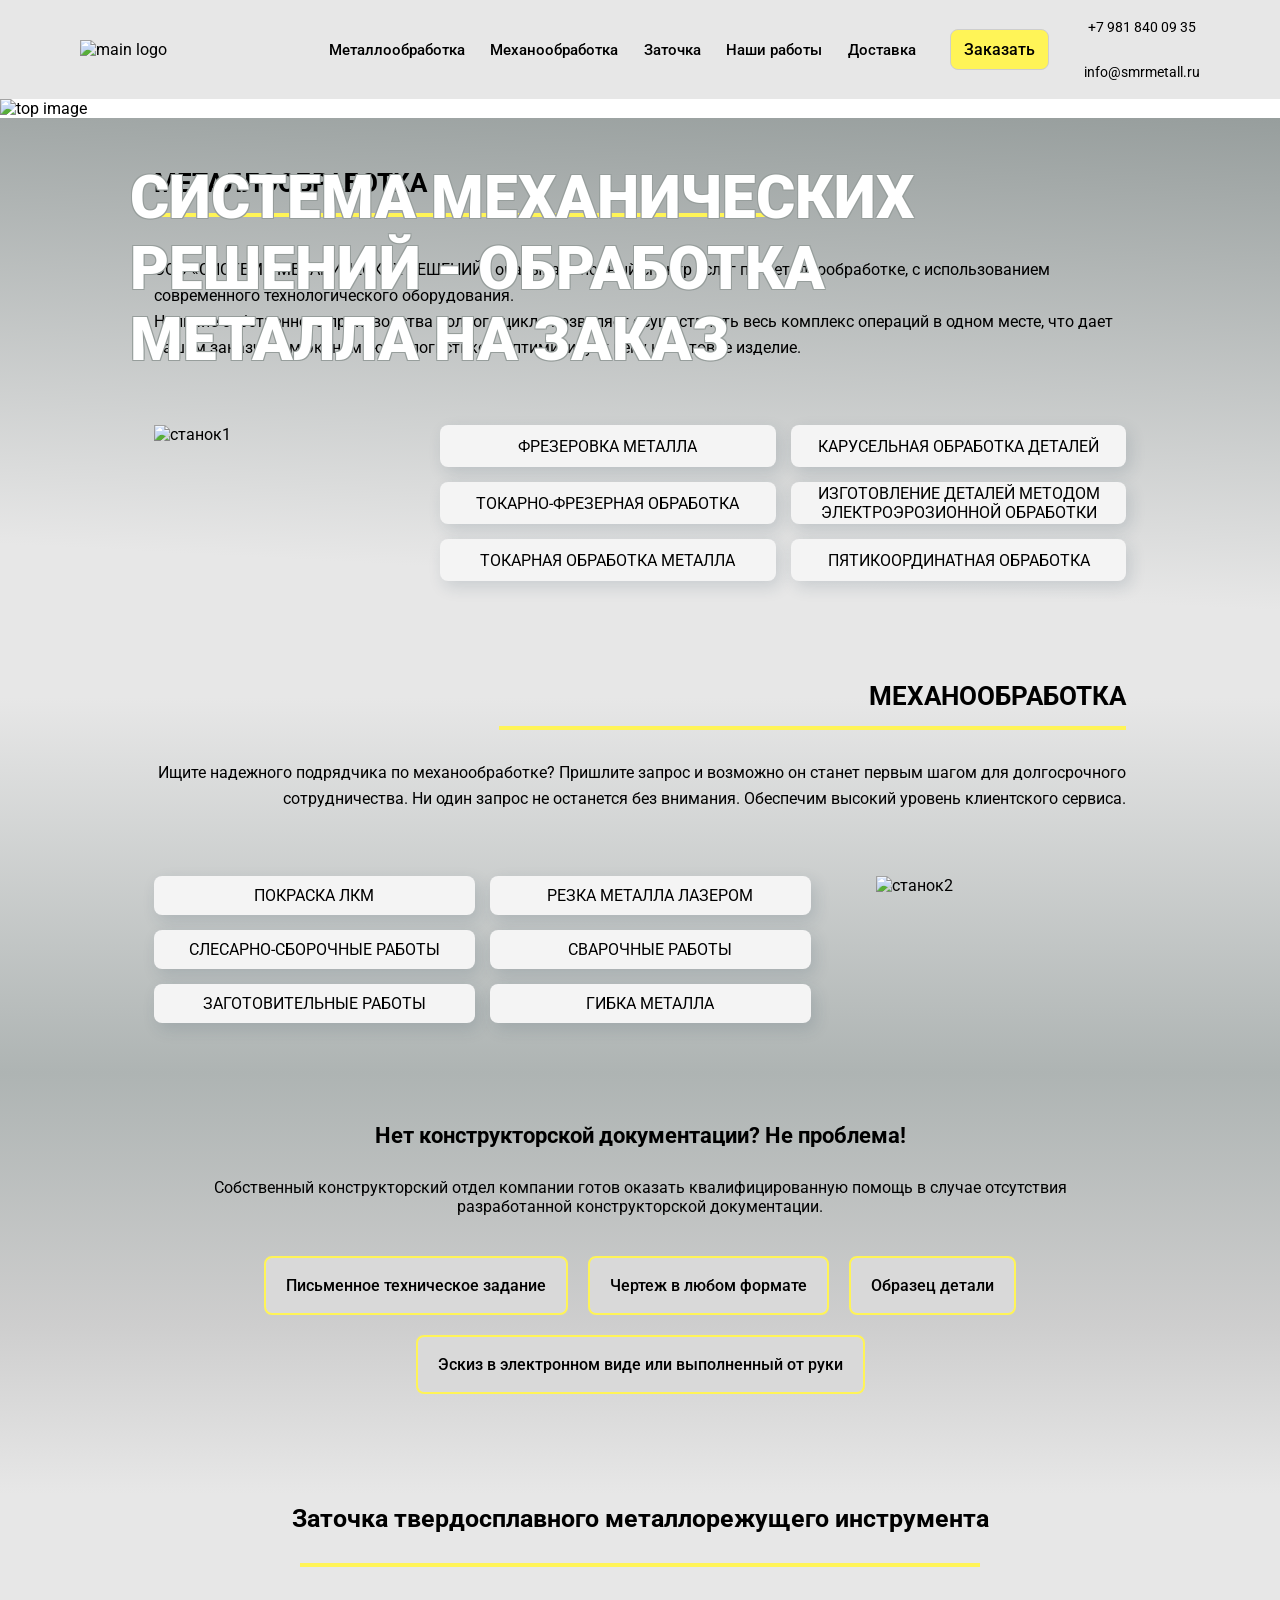
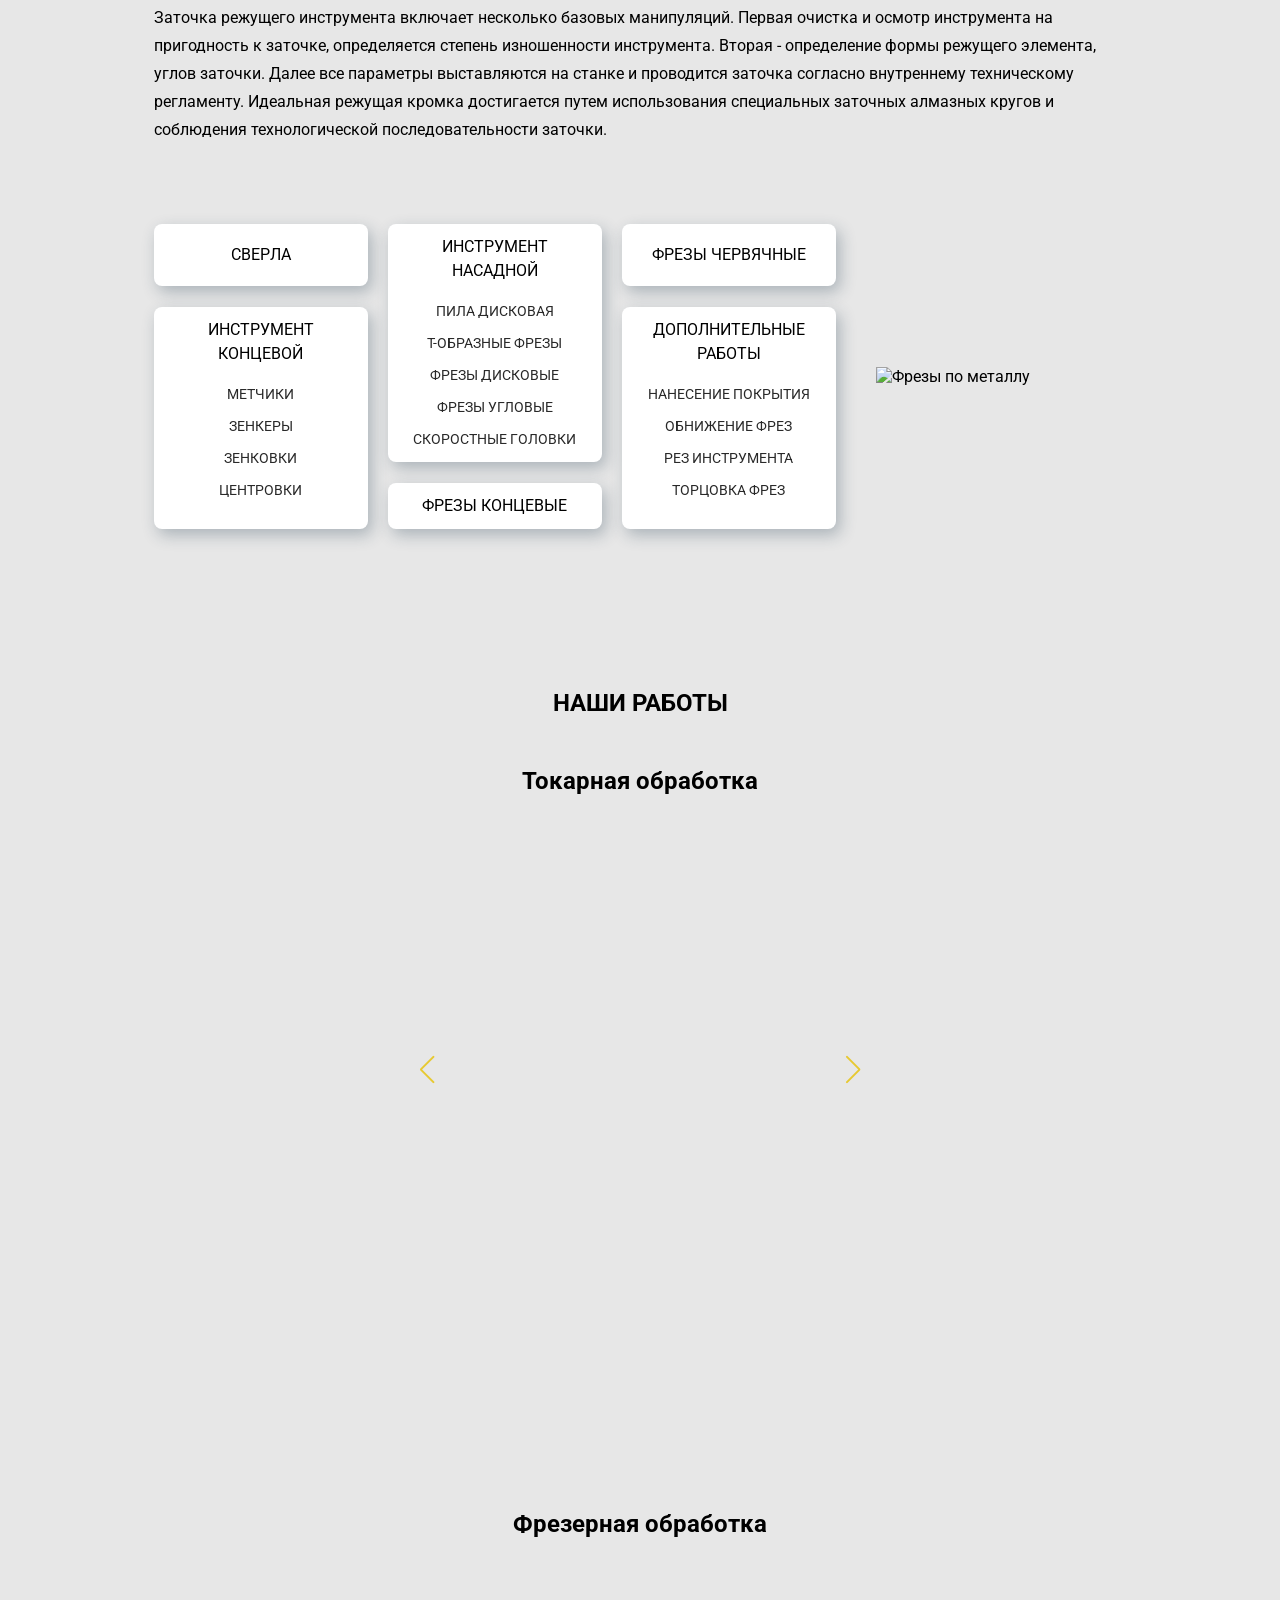
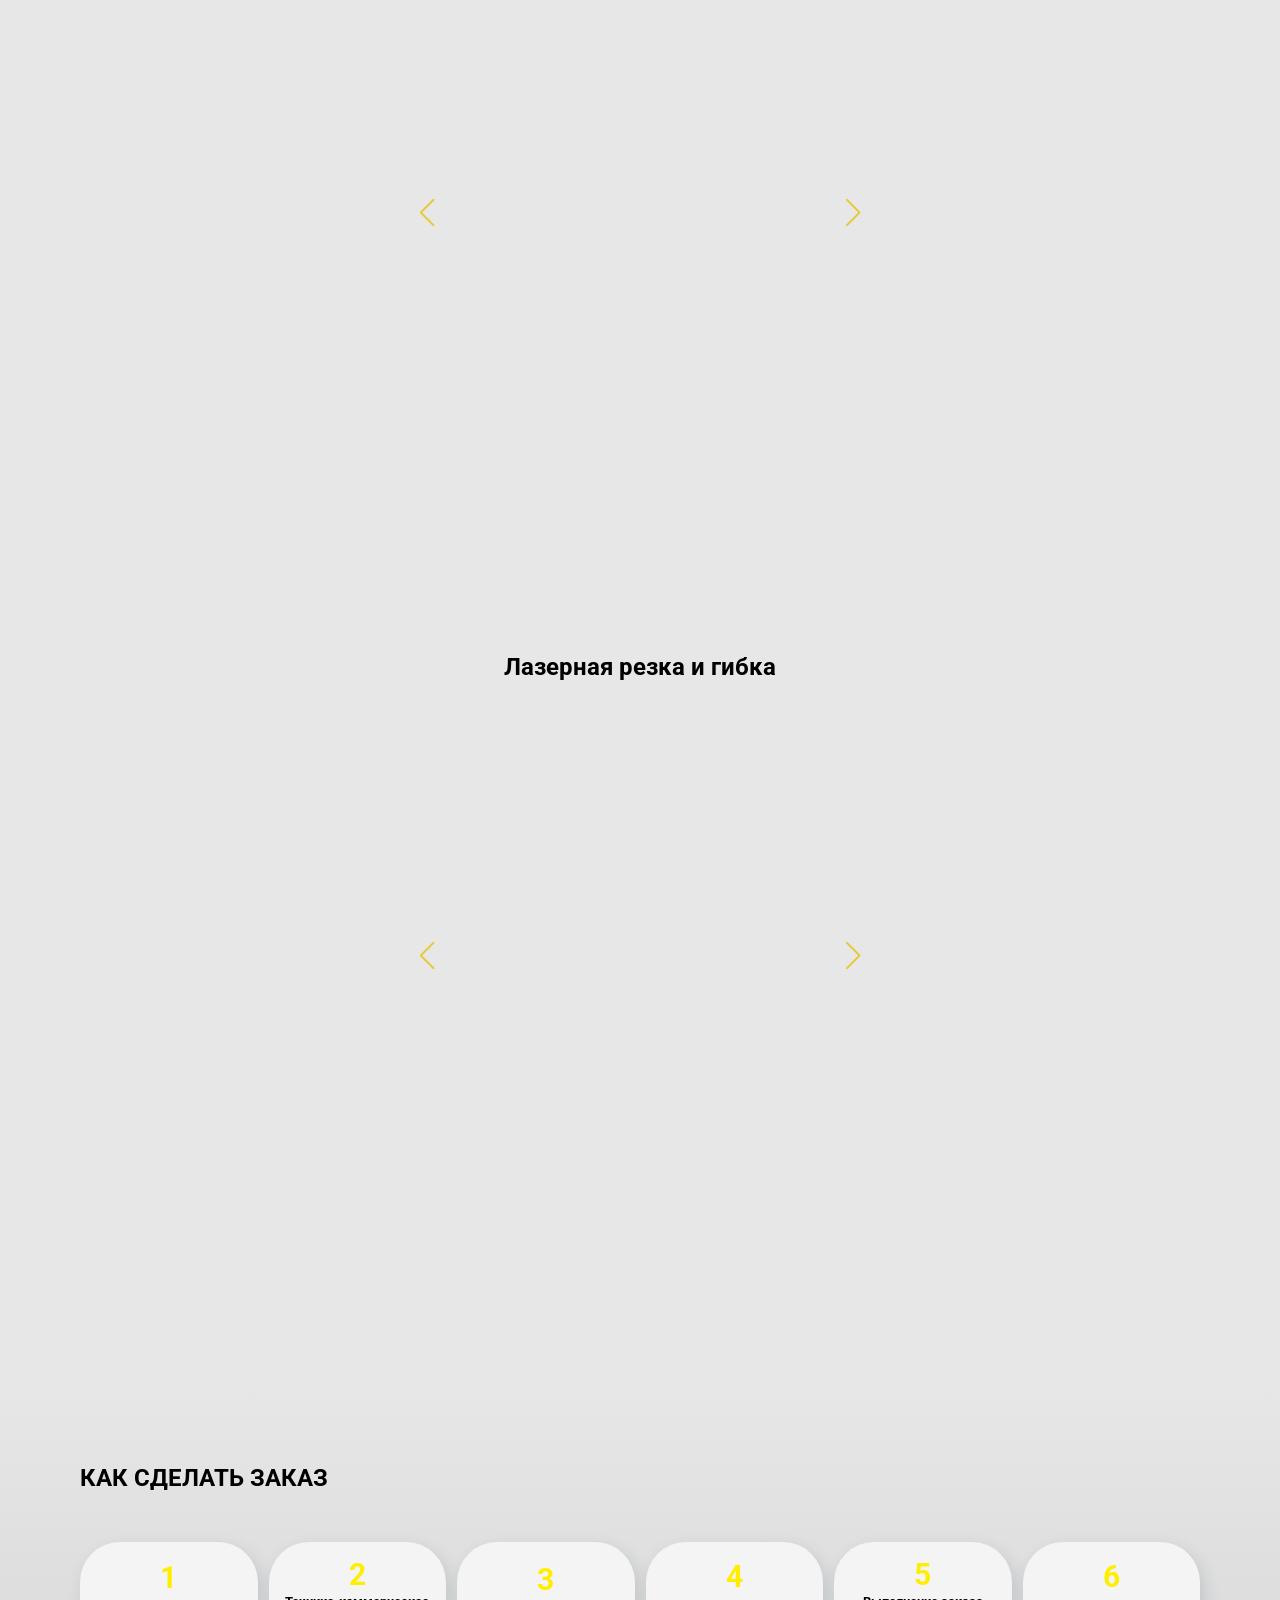
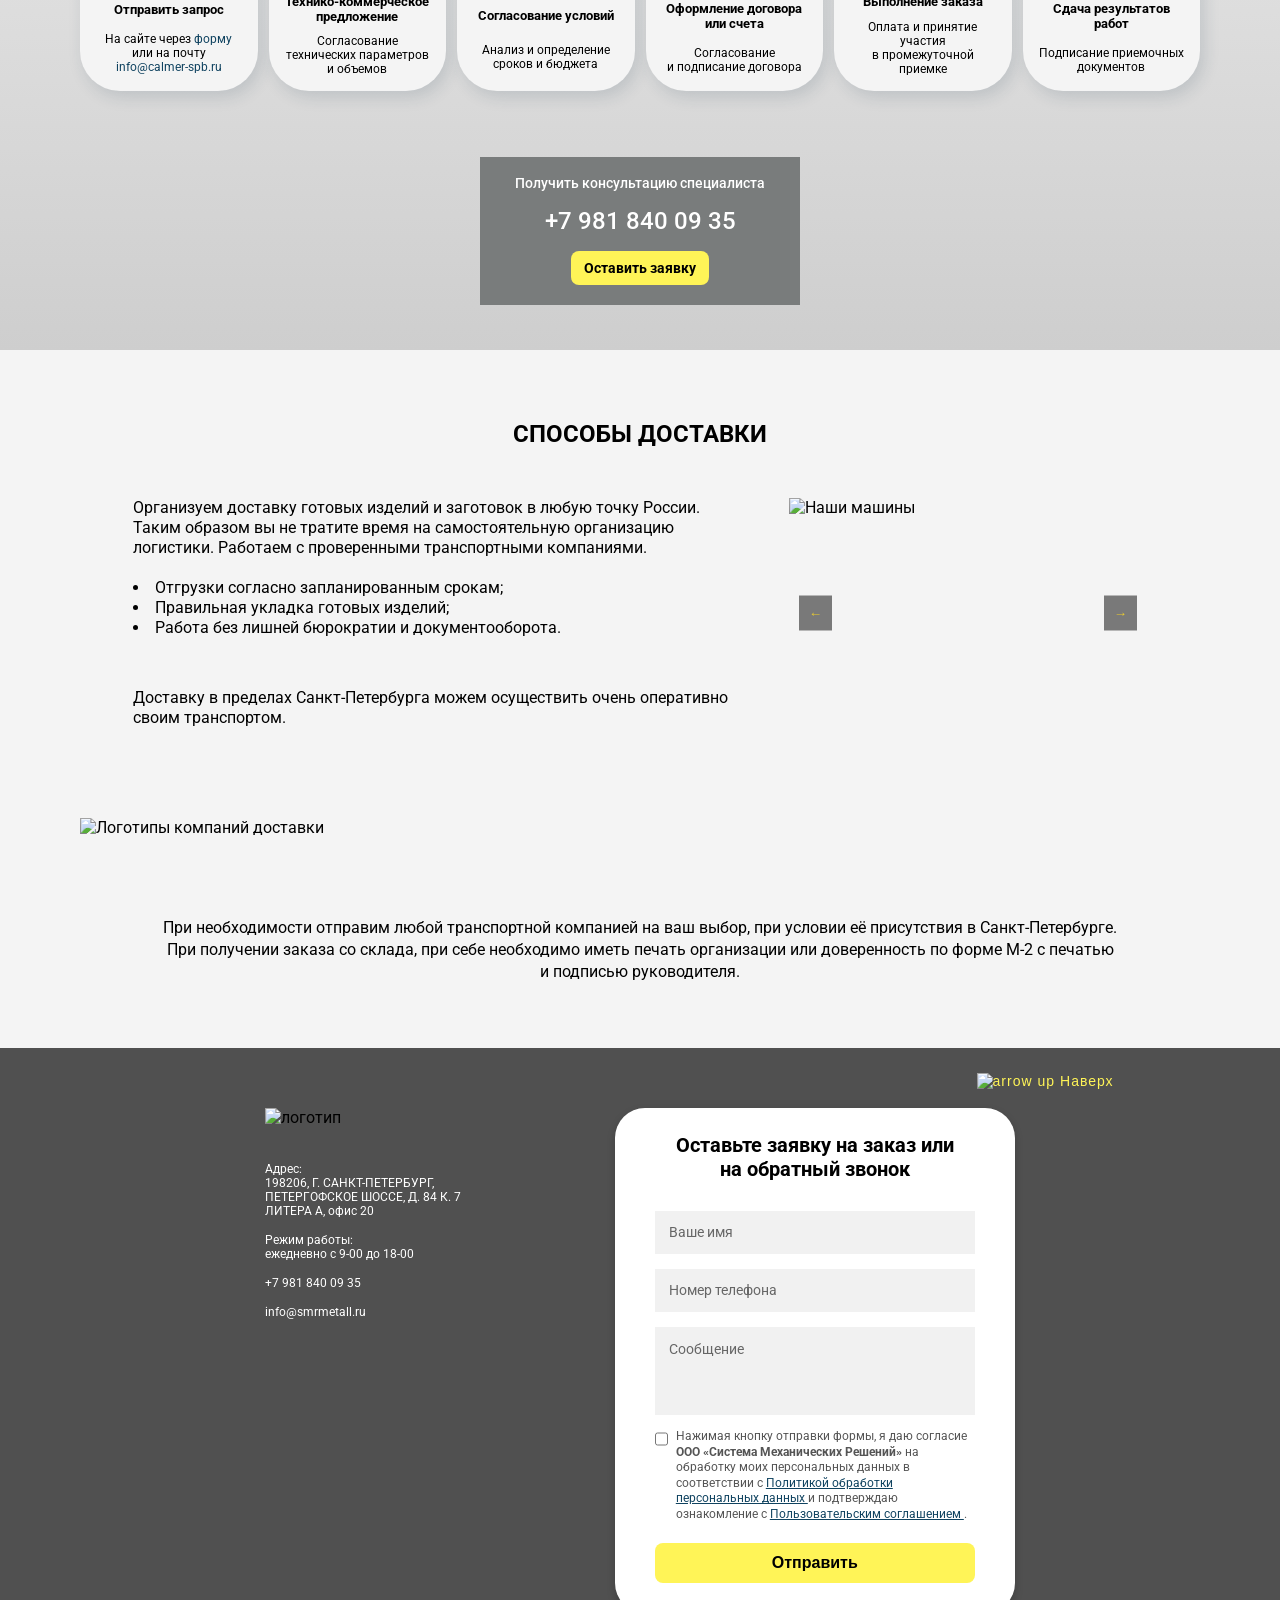
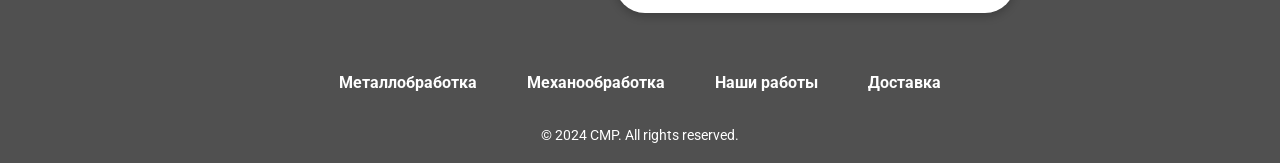
==== commit 6296af5f: "Add files via upload" ====
--- a/index.html
+++ b/index.html
@@ -4,45 +4,127 @@
 <head>
     <meta charset="UTF-8">
     <meta name="viewport" content="width=device-width, initial-scale=1.0">
-    <title>Калмер&nbsp;&mdash; обработка металла на&nbsp;заказ</title>
+
+    <title>CMP — Система Механических Решений | Металлообработка на заказ в Санкт-Петербурге</title>
+
+    <meta name="description"
+        content="CMP — Система Механических Решений. Металлообработка на заказ в Санкт-Петербурге: фрезеровка, токарная обработка, изготовление деталей и механических узлов.">
+    <meta name="keywords"
+        content="CMP, Система Механических Решений, металлообработка СПб, фрезеровка, токарная обработка, изготовление деталей на заказ, механическая обработка металла">
+    <meta name="robots" content="index, follow, max-image-preview:large">
+    <meta name="author" content="CMP — Система Механических Решений">
+
+    <link rel="canonical" href="https://smrmetall.ru/">
+
     <link rel="preconnect" href="https://fonts.googleapis.com">
     <link rel="preconnect" href="https://fonts.gstatic.com" crossorigin>
+
     <link href="https://fonts.googleapis.com/css2?family=Roboto:ital,wght@0,400;0,500;0,700;0,900;1,400&display=swap"
         rel="stylesheet">
-    <link rel="stylesheet" href="style.css">
-    <link rel="stylesheet" href="https://cdn.jsdelivr.net/npm/swiper@11/swiper-bundle.min.css" />
-    <link rel="apple-touch-icon" sizes="180x180" href="./img/apple-touch-icon.png">
-    <link rel="icon" type="image/png" sizes="32x32" href="./img/favicon-32x32.png">
-    <link rel="icon" type="image/png" sizes="16x16" href="./img/favicon-16x16.png">
-    <link rel="manifest" href="./img/site.webmanifest">
-    <meta name="description"
-        content="ООО Калмер - профессиональная обработка металла на заказ с использованием современного оборудования. Высококачественные услуги металлообработки.">
-    <meta name="keywords"
-        content="металлообработка, фрезеровка, токарная обработка, ООО Калмер, услуги обработки металла, Калмер Спб">
+
+    <link rel="stylesheet" href="style.css?v=2.3">
+    <link rel="stylesheet" href="https://cdn.jsdelivr.net/npm/swiper@11/swiper-bundle.min.css">
+
+    <link rel="apple-touch-icon" sizes="180x180" href="/apple-touch-icon.png">
+    <link rel="icon" type="image/png" sizes="32x32" href="/favicon-32x32.png">
+    <link rel="icon" type="image/png" sizes="16x16" href="/favicon-16x16.png">
+    <link rel="manifest" href="/site.webmanifest">
+
+    <meta property="og:locale" content="ru_RU">
+    <meta property="og:type" content="website">
+    <meta property="og:title" content="CMP — Система Механических Решений">
+    <meta property="og:description" content="Профессиональная металлообработка на заказ в Санкт-Петербурге.">
+    <meta property="og:url" content="https://smrmetall.ru/">
+    <meta property="og:site_name" content="CMP — Система Механических Решений">
+    <meta property="og:image" content="https://smrmetall.ru/img/og-image.jpg">
+    <meta property="og:image:alt" content="CMP — Система Механических Решений">
+    <meta name="geo.region" content="RU-SPE">
+    <meta name="geo.placename" content="Санкт-Петербург">
+
     <script type="application/ld+json">
-            {
-              "@context": "https://schema.org",
-              "@type": "Organization",
-              "name": "Калмер",
-              "url": "https://calmer-spb.ru",
-              "logo": "https://calmer-spb.ru/img/mainlogo.svg",
-              "description": "ООО Калмер предлагает услуги по обработке металла на заказ с использованием современного оборудования.",
-              "contactPoint": [
-                {
-                  "@type": "ContactPoint",
-                  "telephone": "+7-981-840-0935",
-                  "contactType": "Customer Service",
-                  "availableLanguage": ["Russian"]
-                }
-              ],
-              "email": "ooo-calmer@bk.ru",
-              "address": {
-                "@type": "PostalAddress",
-                "addressLocality": "Санкт-Петербург",
-                "addressCountry": "RU"
-              }
-            }
-            </script>
+{
+"@context": "https://schema.org",
+"@graph": [
+
+{
+"@type": "LocalBusiness",
+"@id": "https://smrmetall.ru/#organization",
+"name": "CMP — Система Механических Решений",
+"alternateName": "CMP",
+"url": "https://smrmetall.ru/",
+"logo": "https://smrmetall.ru/img/mainlogo.svg",
+"image": "https://smrmetall.ru/img/og-image.jpg",
+"description": "CMP — Система Механических Решений. Услуги металлообработки и изготовления деталей на заказ.",
+"telephone": "+7-981-840-0935",
+"email": "info@smrmetall.ru",
+
+"address": {
+"@type": "PostalAddress",
+"postalCode": "198206",
+"addressCountry": "RU",
+"addressRegion": "Санкт-Петербург",
+"addressLocality": "Санкт-Петербург",
+"streetAddress": "Петергофское шоссе, д. 84 к. 7, литера А, офис 20"
+},
+
+"openingHoursSpecification": [{
+"@type": "OpeningHoursSpecification",
+"dayOfWeek": [
+"Monday",
+"Tuesday",
+"Wednesday",
+"Thursday",
+"Friday",
+"Saturday",
+"Sunday"
+],
+"opens": "09:00",
+"closes": "18:00"
+}],
+
+"contactPoint": [{
+"@type": "ContactPoint",
+"telephone": "+7-981-840-0935",
+"contactType": "customer service",
+"email": "info@smrmetall.ru",
+"availableLanguage": ["ru"]
+}],
+
+"areaServed": {
+"@type": "City",
+"name": "Санкт-Петербург"
+}
+},
+
+{
+"@type": "Service",
+"@id": "https://smrmetall.ru/#service",
+"name": "Металлообработка на заказ",
+"serviceType": "Металлообработка",
+"provider": {
+"@id": "https://smrmetall.ru/#organization"
+},
+"areaServed": {
+"@type": "City",
+"name": "Санкт-Петербург"
+},
+"description": "Фрезеровка, токарная обработка, изготовление деталей и механическая обработка металла."
+},
+
+{
+"@type": "WebSite",
+"@id": "https://smrmetall.ru/#website",
+"url": "https://smrmetall.ru/",
+"name": "CMP — Система Механических Решений",
+"publisher": {
+"@id": "https://smrmetall.ru/#organization"
+},
+"inLanguage": "ru-RU"
+}
+
+]
+}
+</script>
 
 </head>
 
@@ -53,15 +135,16 @@
                     alt="main logo"></a>
             <div class="header_box__nav">
                 <nav class="header_box__menu">
-                    <a href="#section1" class="header_box__link">Металлобработка</a>
+                    <a href="#section1" class="header_box__link">Металлообработка</a>
                     <a href="#section2" class="header_box__link">Механообработка</a>
+                    <a href="#section3" class="header_box__link">Заточка</a>
                     <a href="#gallery" class="header_box__link">Наши работы</a>
                     <a href="#delivery" class="header_box__link">Доставка</a>
                 </nav>
                 <a href="#footer" class="header_box__btn">Заказать</a>
                 <div class="header_box__contacts">
                     <a href="tel:+79818400935">+7&nbsp;981&nbsp;840 09 35</a>
-                    <a href="mailto:info@calmer-spb.ru">info@calmer-spb.ru</a>
+                    <a href="mailto:info@calmer-spb.ru">info@smrmetall.ru</a>
                 </div>
             </div>
 
@@ -77,6 +160,7 @@
                 <div class="close_icon" onclick="toggleMenu()">×</div>
                 <a href="#section1" class="mobile_menu__link">Металлообработка</a>
                 <a href="#section2" class="mobile_menu__link">Механообработка</a>
+                <a href="#section3" class="mobile_menu__link">Заточка</a>
                 <a href="#gallery" class="mobile_menu__link">Наши работы</a>
                 <a href="#delivery" class="mobile_menu__link">Доставка</a>
                 <div class="mobile_menu__contacts">
@@ -88,7 +172,7 @@
     </header>
 
     <section class="top">
-        <h1 class="top_title">КАЛМЕР - ОБРАБОТКА МЕТАЛЛА<br>НА&nbsp;ЗАКАЗ</h1>
+        <h1 class="top_title">СИСТЕМА МЕХАНИЧЕСКИХ РЕШЕНИЙ - ОБРАБОТКА&nbsp;<br>МЕТАЛЛА НА&nbsp;ЗАКАЗ</h1>
         <picture class="top_img">
             <source srcset="./img/top-img-small.webp" type="image/webp" media="(max-width: 1400px)">
             <source srcset="./img/top-img.webp" type="image/webp">
@@ -101,12 +185,12 @@
     <section id="section1">
         <h3 class="section1_title">МЕТАЛЛООБРАБОТКА</h3>
         <hr class="section1_line">
-        <p class="section1_text">ООО &laquo;КАЛМЕР&raquo; предлагает все виды металлообработки с&nbsp;использованием
-            современного
-            технологического оборудования. Фирма обладает оборудованием полного цикла металлообработки и&nbsp;обеспечит
-            выполнение всех операций в&nbsp;одном месте, что дает нашим заказчикам экономию на&nbsp;логистике
-            и&nbsp;оптимизирует цену
-            на&nbsp;готовое изделие.</p>
+        <p class="section1_text">ООО «СИСТЕМА МЕХАНИЧЕСКИХ РЕШЕНИЙ»&nbsp;оказывает полный
+            спектр услуг по металлообработке, с использованием современного
+            технологического оборудования.<br>Наличие собственного
+            производства полного цикла позволяет осуществлять весь комплекс
+            операций в одном месте, что дает нашим заказчикам экономию на логистике и
+            оптимизирует цену на готовое изделие.</p>
         <div class="section1_box">
             <img src="./img/section1-img.png" alt="станок1">
             <div class="section1_box__items">
@@ -143,8 +227,8 @@
 
     <section class="documentation">
         <h3 class="documentation_title">Нет конструкторской документации? Не&nbsp;проблема!</h3>
-        <p class="documentation_text">Наш собственный конструкторский отдел поможет вам, даже если вместо&nbsp;КД
-            у&nbsp;вас:</p>
+        <p class="documentation_text">Собственный конструкторский отдел компании готов оказать квалифицированную
+            помощь в случае отсутствия разработанной конструкторской документации.</p>
 
         <div class="documentation_box">
             <div class="documentation_item">Письменное техническое задание</div>
@@ -154,223 +238,107 @@
         </div>
     </section>
 
-    <section id="gallery">
-        <h2 class="gallery_title">НАШИ РАБОТЫ</h2>
-
-        <div style="--swiper-navigation-color: #fff; --swiper-pagination-color: #fff" class="swiper mySwiper2">
-            <div class="swiper-wrapper">
-                <div class="swiper-slide">
-                    <picture>
-                        <source srcset="./img/worker.webp" type="image/webp">
-                        <img src="./img/worker.jpg" alt="Image 1" />
-                    </picture>
+    <section id="section3">
+        <h3 class="section3_title">Заточка твердосплавного металлорежущего инструмента</h3>
+        <hr class="section3_line">
+        <p class="section3_dsc">Заточка режущего инструмента включает несколько базовых манипуляций. Первая очистка и
+            осмотр инструмента на пригодность к заточке, определяется степень изношенности инструмента. Вторая -
+            определение формы режущего элемента, углов заточки. Далее все параметры выставляются на станке и проводится
+            заточка согласно внутреннему техническому регламенту. Идеальная режущая кромка достигается путем
+            использования специальных заточных алмазных кругов и соблюдения технологической последовательности заточки.
+        </p>
+        <div class="section3_box">
+            <div class="section3_items">
+                <div class="section3_column">
+                    <div class="section3_item section3_itemTitle">Сверла</div>
+                    <div class="section3_item">Инструмент концевой
+                        <div>
+                            <div class="section3_itemLi">Метчики</div>
+                            <div class="section3_itemLi">Зенкеры</div>
+                            <div class="section3_itemLi">Зенковки</div>
+                            <div class="section3_itemLi">Центровки</div>
+                        </div>
+                    </div>
                 </div>
-                <div class="swiper-slide">
-                    <picture>
-                        <source srcset="./img/img1.webp" type="image/webp">
-                        <img src="./img/img1.jpeg" alt="Image 1" />
-                    </picture>
+
+                <div class="section3_column">
+                    <div class="section3_item">
+                        Инструмент насадной
+                        <div>
+                            <div class="section3_itemLi">Пила дисковая</div>
+                            <div class="section3_itemLi">Т-образные фрезы</div>
+                            <div class="section3_itemLi">Фрезы дисковые</div>
+                            <div class="section3_itemLi">Фрезы угловые</div>
+                            <div class="section3_itemLi">Скоростные головки</div>
+                        </div>
+                    </div>
+                    <div class="section3_item section3_itemTitle">Фрезы концевые</div>
                 </div>
-                <div class="swiper-slide">
-                    <picture>
-                        <source srcset="./img/img2.webp" type="image/webp">
-                        <img src="./img/img2.jpeg" alt="Image 2" loading="lazy" />
-                    </picture>
+
+                <div class="section3_column">
+                    <div class="section3_item section3_itemTitle">Фрезы червячные</div>
+                    <div class="section3_item">
+                        Дополнительные работы
+                        <div>
+                            <div class="section3_itemLi">Нанесение покрытия</div>
+                            <div class="section3_itemLi">Обнижение фрез</div>
+                            <div class="section3_itemLi">Рез инструмента</div>
+                            <div class="section3_itemLi">Торцовка фрез</div>
+                        </div>
+                    </div>
                 </div>
-                <div class="swiper-slide">
-                    <picture>
-                        <source srcset="./img/img3.webp" type="image/webp">
-                        <img src="./img/img3.jpeg" alt="Image 3" loading="lazy" />
-                    </picture>
-                </div>
-                <div class="swiper-slide">
-                    <picture>
-                        <source srcset="./img/img4.webp" type="image/webp">
-                        <img src="./img/img4.jpeg" alt="Image 4" loading="lazy" />
-                    </picture>
-                </div>
-                <div class="swiper-slide">
-                    <picture>
-                        <source srcset="./img/img5.webp" type="image/webp">
-                        <img src="./img/img5.jpeg" alt="Image 5" loading="lazy" />
-                    </picture>
-                </div>
-                <div class="swiper-slide">
-                    <picture>
-                        <source srcset="./img/img6.webp" type="image/webp">
-                        <img src="./img/img6.jpeg" alt="Image 6" loading="lazy" />
-                    </picture>
-                </div>
-                <div class="swiper-slide">
-                    <picture>
-                        <source srcset="./img/img7.webp" type="image/webp">
-                        <img src="./img/img7.jpeg" alt="Image 7" loading="lazy" />
-                    </picture>
-                </div>
-                <div class="swiper-slide">
-                    <picture>
-                        <source srcset="./img/img8.webp" type="image/webp">
-                        <img src="./img/img8.jpeg" alt="Image 8" loading="lazy" />
-                    </picture>
-                </div>
-                <div class="swiper-slide">
-                    <picture>
-                        <source srcset="./img/img9.webp" type="image/webp">
-                        <img src="./img/img9.jpeg" alt="Image 9" loading="lazy" />
-                    </picture>
-                </div>
-                <div class="swiper-slide">
-                    <picture>
-                        <source srcset="./img/photo1.webp" type="image/webp">
-                        <img src="./img/photo1.jpeg" alt="Image 10" loading="lazy" />
-                    </picture>
-                </div>
-                <div class="swiper-slide">
-                    <picture>
-                        <source srcset="./img/photo2.webp" type="image/webp">
-                        <img src="./img/photo2.jpeg" alt="Image 10" loading="lazy" />
-                    </picture>
-                </div>
-                <div class="swiper-slide">
-                    <picture>
-                        <source srcset="./img/photo3.webp" type="image/webp">
-                        <img src="./img/photo3.jpeg" alt="Image 10" loading="lazy" />
-                    </picture>
-                </div>
-                <div class="swiper-slide">
-                    <picture>
-                        <source srcset="./img/photo4.webp" type="image/webp">
-                        <img src="./img/photo4.jpeg" alt="Image 10" loading="lazy" />
-                    </picture>
-                </div>
-                <div class="swiper-slide">
-                    <picture>
-                        <source srcset="./img/photo5.webp" type="image/webp">
-                        <img src="./img/photo5.jpeg" alt="Image 10" loading="lazy" />
-                    </picture>
-                </div>
-                <div class="swiper-slide">
-                    <picture>
-                        <source srcset="./img/photo6.webp" type="image/webp">
-                        <img src="./img/photo6.jpeg" alt="Image 10" loading="lazy" />
-                    </picture>
-                </div>
-                <div class="swiper-slide">
-                    <picture>
-                        <source srcset="./img/photo7.webp" type="image/webp">
-                        <img src="./img/photo7.jpeg" alt="Image 10" loading="lazy" />
-                    </picture>
-                </div>
-            </div>
+            </div>
+
+            <img src="./img/frezi.png" alt="Фрезы по металлу" class="section3_img" loading="lazy">
+        </div>
+    </section>
+
+    
+        <section id="gallery">
+    <h2 class="gallery_title">НАШИ РАБОТЫ</h2>
+
+    <div class="gallery-block" data-folder="tokarnaya">
+        <h3 class="gallery-subtitle">Токарная обработка</h3>
+
+        <div class="swiper main-swiper">
+            <div class="swiper-wrapper"></div>
             <div class="swiper-button-next"></div>
             <div class="swiper-button-prev"></div>
         </div>
-        <div thumbsSlider="" class="swiper mySwiper">
-            <div class="swiper-wrapper">
-                <div class="swiper-slide">
-                    <picture>
-                        <source srcset="./img/worker.webp" type="image/webp">
-                        <img src="./img/worker.jpg" alt="Image 1" />
-                    </picture>
-                </div>
-                <div class="swiper-slide">
-                    <picture>
-                        <source srcset="./img/img1.webp" type="image/webp">
-                        <img src="./img/img1.jpeg" alt="Image 1" />
-                    </picture>
-                </div>
-                <div class="swiper-slide">
-                    <picture>
-                        <source srcset="./img/img2.webp" type="image/webp">
-                        <img src="./img/img2.jpeg" alt="Image 2" loading="lazy" />
-                    </picture>
-                </div>
-                <div class="swiper-slide">
-                    <picture>
-                        <source srcset="./img/img3.webp" type="image/webp">
-                        <img src="./img/img3.jpeg" alt="Image 3" loading="lazy" />
-                    </picture>
-                </div>
-                <div class="swiper-slide">
-                    <picture>
-                        <source srcset="./img/img4.webp" type="image/webp">
-                        <img src="./img/img4.jpeg" alt="Image 4" loading="lazy" />
-                    </picture>
-                </div>
-                <div class="swiper-slide">
-                    <picture>
-                        <source srcset="./img/img5.webp" type="image/webp">
-                        <img src="./img/img5.jpeg" alt="Image 5" loading="lazy" />
-                    </picture>
-                </div>
-                <div class="swiper-slide">
-                    <picture>
-                        <source srcset="./img/img6.webp" type="image/webp">
-                        <img src="./img/img6.jpeg" alt="Image 6" loading="lazy" />
-                    </picture>
-                </div>
-                <div class="swiper-slide">
-                    <picture>
-                        <source srcset="./img/img7.webp" type="image/webp">
-                        <img src="./img/img7.jpeg" alt="Image 7" loading="lazy" />
-                    </picture>
-                </div>
-                <div class="swiper-slide">
-                    <picture>
-                        <source srcset="./img/img8.webp" type="image/webp">
-                        <img src="./img/img8.jpeg" alt="Image 8" loading="lazy" />
-                    </picture>
-                </div>
-                <div class="swiper-slide">
-                    <picture>
-                        <source srcset="./img/img9.webp" type="image/webp">
-                        <img src="./img/img9.jpeg" alt="Image 9" loading="lazy" />
-                    </picture>
-                </div>
-                <div class="swiper-slide">
-                    <picture>
-                        <source srcset="./img/photo1.webp" type="image/webp">
-                        <img src="./img/photo1.jpeg" alt="Image 10" loading="lazy" />
-                    </picture>
-                </div>
-                <div class="swiper-slide">
-                    <picture>
-                        <source srcset="./img/photo2.webp" type="image/webp">
-                        <img src="./img/photo2.jpeg" alt="Image 10" loading="lazy" />
-                    </picture>
-                </div>
-                <div class="swiper-slide">
-                    <picture>
-                        <source srcset="./img/photo3.webp" type="image/webp">
-                        <img src="./img/photo3.jpeg" alt="Image 10" loading="lazy" />
-                    </picture>
-                </div>
-                <div class="swiper-slide">
-                    <picture>
-                        <source srcset="./img/photo4.webp" type="image/webp">
-                        <img src="./img/photo4.jpeg" alt="Image 10" loading="lazy" />
-                    </picture>
-                </div>
-                <div class="swiper-slide">
-                    <picture>
-                        <source srcset="./img/photo5.webp" type="image/webp">
-                        <img src="./img/photo5.jpeg" alt="Image 10" loading="lazy" />
-                    </picture>
-                </div>
-                <div class="swiper-slide">
-                    <picture>
-                        <source srcset="./img/photo6.webp" type="image/webp">
-                        <img src="./img/photo6.jpeg" alt="Image 10" loading="lazy" />
-                    </picture>
-                </div>
-                <div class="swiper-slide">
-                    <picture>
-                        <source srcset="./img/photo7.webp" type="image/webp">
-                        <img src="./img/photo7.jpeg" alt="Image 10" loading="lazy" />
-                    </picture>
-                </div>
-            </div>
-        </div>
+
+        <div class="swiper thumb-swiper">
+            <div class="swiper-wrapper"></div>
+        </div>
+    </div>
+
+    <div class="gallery-block" data-folder="frezernaya">
+        <h3 class="gallery-subtitle">Фрезерная обработка</h3>
+
+        <div class="swiper main-swiper">
+            <div class="swiper-wrapper"></div>
+            <div class="swiper-button-next"></div>
+            <div class="swiper-button-prev"></div>
+        </div>
+
+        <div class="swiper thumb-swiper">
+            <div class="swiper-wrapper"></div>
+        </div>
+    </div>
+
+    <div class="gallery-block" data-folder="lazernaya">
+        <h3 class="gallery-subtitle">Лазерная резка и гибка</h3>
+
+        <div class="swiper main-swiper">
+            <div class="swiper-wrapper"></div>
+            <div class="swiper-button-next"></div>
+            <div class="swiper-button-prev"></div>
+        </div>
+
+        <div class="swiper thumb-swiper">
+            <div class="swiper-wrapper"></div>
+        </div>
+    </div>
+
     </section>
 
     <section class="order">
@@ -436,14 +404,14 @@
                     транспортом.</p>
             </div>
             <div class="del-slider">
-                <div class="slider-wrapper">
-                    <div class="slider-container">
+                <div class="del-slider-wrapper">
+                    <div class="del-slider-container">
                         <img class="delivery_slide" src="./img/del-img1.jpg" alt="Наши машины">
                         <img class="delivery_slide" src="./img/del-img2.jpg" alt="Размеры наших машин для доставки">
                     </div>
                 </div>
-                <button class="slider-btn prev">←</button>
-                <button class="slider-btn next">→</button>
+                <button class="slider-btn del-prev">←</button>
+                <button class="slider-btn del-next">→</button>
             </div>
         </div>
         <img class="delivery_logos" src="./img/logos.jpg" alt="Логотипы компаний доставки">
@@ -462,30 +430,39 @@
                     198206, Г. САНКТ-ПЕТЕРБУРГ,<br>
                     ПЕТЕРГОФСКОЕ ШОССЕ, Д. 84&nbsp;К. 7<br>ЛИТЕРА&nbsp;А, офис 20</p>
                 <p class="footer_info__text">Режим работы:<br>
-                    ежедневно с&nbsp;7-00 до&nbsp;18-00</p>
+                    ежедневно с&nbsp;9-00 до&nbsp;18-00</p>
                 <a class="footer_info__text-tel footer_info__text footer_info__link"
                     href="tel:+79818400935">+7&nbsp;981&nbsp;840 09 35</a>
-                <a class="footer_info__text footer_info__link" href="mailto:info@calmer-spb.ru">info@calmer-spb.ru</a>
+                <a class="footer_info__text footer_info__link" href="mailto:info@smrmetall.ru">info@smrmetall.ru</a>
             </div>
             <div class="form-container">
                 <h2 class="form-title">Оставьте заявку на&nbsp;заказ или на&nbsp;обратный звонок</h2>
                 <form id="contactForm" method="post">
+                    <div style="display:none;">
+                        <input type="text" name="website">
+                    </div>
                     <input type="text" id="name" name="from_name" placeholder="Ваше имя" required>
                     <input type="tel" id="phone" name="phone_number" placeholder="Номер телефона" required>
                     <textarea class="form_message" id="message" name="message" placeholder="Сообщение" rows="4" required
                         style="font-size: 13px; font-family: 'Roboto', serif;"></textarea>
-
                     <div class="checkbox-container">
-                        <input type="checkbox" id="consent" required>
+
+                        <input type="checkbox" id="consent" name="consent" required>
+
                         <label for="consent" class="consent-text">
-                            Согласие на&nbsp;обработку персональных данных: Я&nbsp;даю согласие на&nbsp;обработку моих
-                            персональных
-                            данных в&nbsp;соответствии с&nbsp;Федеральным законом от&nbsp;27.07.2006 года
-                            &#8470;&nbsp;152-ФЗ &laquo;О&nbsp;персональных
-                            данных&raquo;, на&nbsp;условиях и&nbsp;для целей, определенных в&nbsp;<a
-                                href="https://www.zakonrf.info/zakon-o-personalnyh-dannyh/" target="_blank">Согласии на
-                                обработку персональных данных</a>.
+                            Нажимая кнопку отправки формы, я даю согласие
+                            <strong>ООО «Система Механических Решений»</strong>
+                            на обработку моих персональных данных
+                            в соответствии с
+                            <a href="/privacy-policy.html" target="_blank">
+                                Политикой обработки персональных данных
+                            </a>
+                            и подтверждаю ознакомление с
+                            <a href="/user-agreement.html" target="_blank">
+                                Пользовательским соглашением
+                            </a>.
                         </label>
+
                     </div>
 
                     <button type="submit" class="submit-btn">Отправить</button>
@@ -501,45 +478,84 @@
             <a class="footer_link" href="#gallery">Наши работы</a>
             <a class="footer_link" href="#delivery">Доставка</a>
         </nav>
-        <p class="footer_text">&copy;&nbsp;2024&nbsp;Сalmer. All rights reserved.</p>
+        <p class="footer_text">©&nbsp;2024&nbsp;CMP. All rights reserved.</p>
 
         <button id="scrollToTop" class="scroll-to-top"><img class="arrow-up" src="./img/arrow-up.svg"
                 alt="arrow up"><span>Наверх</span></button>
     </footer>
 
-    <script src="https://cdn.jsdelivr.net/npm/swiper@11/swiper-bundle.min.js"></script>
-
-
-    <script>
-        const slides = document.querySelectorAll('.delivery_slide');
-        const sliderContainer = document.querySelector('.slider-container');
-        let currentIndex = 0;
-
-        document.querySelector('.next').addEventListener('click', () => {
-            if (currentIndex < slides.length - 1) {
-                currentIndex++;
-            } else {
-                currentIndex = 0;
+    <!-- скрипт галерей  -->
+<script src="https://cdn.jsdelivr.net/npm/swiper@11/swiper-bundle.min.js"></script>
+
+<script>
+async function loadGallery(galleryBlock) {
+    const folder = galleryBlock.dataset.folder;
+
+    try {
+        const response = await fetch(`./gallery.php?folder=${encodeURIComponent(folder)}`);
+        const images = await response.json();
+
+        const mainWrapper = galleryBlock.querySelector('.main-swiper .swiper-wrapper');
+        const thumbWrapper = galleryBlock.querySelector('.thumb-swiper .swiper-wrapper');
+
+        if (!images.length) {
+            galleryBlock.style.display = 'none';
+            return;
+        }
+
+        images.forEach(image => {
+            const mainSlide = document.createElement('div');
+            mainSlide.classList.add('swiper-slide');
+            mainSlide.innerHTML = `
+                <img src="${image.src}" alt="${image.alt}" loading="lazy" decoding="async">
+            `;
+
+            const thumbSlide = document.createElement('div');
+            thumbSlide.classList.add('swiper-slide');
+            thumbSlide.innerHTML = `
+                <img src="${image.src}" alt="${image.alt}" loading="lazy" decoding="async">
+            `;
+
+            mainWrapper.appendChild(mainSlide);
+            thumbWrapper.appendChild(thumbSlide);
+        });
+
+        const thumbSwiper = new Swiper(galleryBlock.querySelector('.thumb-swiper'), {
+            spaceBetween: 10,
+            slidesPerView: 3,
+            freeMode: true,
+            watchSlidesProgress: true,
+            breakpoints: {
+                768: {
+                    slidesPerView: 4
+                }
             }
-            updateSlider();
         });
 
-        document.querySelector('.prev').addEventListener('click', () => {
-            if (currentIndex > 0) {
-                currentIndex--;
-            } else {
-                currentIndex = slides.length - 1;
-            }
-            updateSlider();
+        new Swiper(galleryBlock.querySelector('.main-swiper'), {
+            loop: images.length > 1,
+            spaceBetween: 10,
+            navigation: {
+                nextEl: galleryBlock.querySelector('.swiper-button-next'),
+                prevEl: galleryBlock.querySelector('.swiper-button-prev'),
+            },
+            thumbs: {
+                swiper: thumbSwiper,
+            },
+            lazy: false
         });
 
-        function updateSlider() {
-            const offset = -currentIndex * 100;
-            sliderContainer.style.transform = `translateX(${offset}%)`;
-        }
-
-    </script>
-
+    } catch (error) {
+        console.error(`Ошибка загрузки галереи "${folder}":`, error);
+    }
+}
+
+document.addEventListener('DOMContentLoaded', () => {
+    document.querySelectorAll('.gallery-block').forEach(loadGallery);
+});
+</script>
+    
+<!-- скрипт формы отправки -->
     <script>
         document.getElementById("contactForm").addEventListener("submit", async function (event) {
             event.preventDefault(); // Отключает переход на другую страницу
@@ -569,6 +585,7 @@
         });
     </script>
 
+<!-- кнопка наверх -->
     <script>
         document.getElementById('scrollToTop').addEventListener('click', function () {
             window.scrollTo({
@@ -586,25 +603,37 @@
 
     </script>
 
+    
+
+<!-- слайдер в способах доставки -->
     <script>
-        var swiper = new Swiper(".mySwiper", {
-            loop: true,
-            spaceBetween: 10,
-            slidesPerView: 4,
-            freeMode: true,
-            watchSlidesProgress: true,
+        const slides = document.querySelectorAll('.delivery_slide');
+        const sliderContainer = document.querySelector('.del-slider-container');
+        let currentIndex = 0;
+
+        document.querySelector('.del-next').addEventListener('click', () => {
+            if (currentIndex < slides.length - 1) {
+                currentIndex++;
+            } else {
+                currentIndex = 0;
+            }
+            updateSlider();
         });
-        var swiper2 = new Swiper(".mySwiper2", {
-            loop: true,
-            spaceBetween: 10,
-            navigation: {
-                nextEl: ".swiper-button-next",
-                prevEl: ".swiper-button-prev",
-            },
-            thumbs: {
-                swiper: swiper,
-            },
+
+        document.querySelector('.del-prev').addEventListener('click', () => {
+            if (currentIndex > 0) {
+                currentIndex--;
+            } else {
+                currentIndex = slides.length - 1;
+            }
+            updateSlider();
         });
+
+        function updateSlider() {
+            const offset = -currentIndex * 100;
+            sliderContainer.style.transform = `translateX(${offset}%)`;
+        }
+
     </script>
 
 </body>
--- a/style.css
+++ b/style.css
@@ -1,4 +1,5 @@
 @charset "UTF-8";
+
 * {
   padding: 0;
   margin: 0;
@@ -23,15 +24,17 @@
   background-color: #E7E7E7;
   padding: 5px 130px;
   height: 13.6vh;
-  min-height: 80px;
+  min-height: 70px;
   max-height: 110px;
 }
+
 .header_box {
   display: flex;
   justify-content: space-between;
   align-items: center;
   height: 100%;
 }
+
 .header_box__nav {
   display: flex;
   justify-content: space-between;
@@ -39,21 +42,26 @@
   gap: 3.8vw;
   height: 100%;
 }
+
 .header_box__menu {
   display: flex;
   flex-direction: row;
   align-items: center;
   justify-content: center;
-  gap: 2.6vw;
-}
+  gap: 2.4vw;
+  padding-left: 20px;
+}
+
 .header_box__link {
-  font-size: 18px;
+  font-size: 1rem;
   font-weight: 500;
   transition: all 0.3s ease;
 }
+
 .header_box__link:hover {
   color: #104360;
 }
+
 .header_box__contacts {
   display: flex;
   flex-direction: column;
@@ -62,9 +70,11 @@
   height: 100%;
   transition: all 0.3s ease;
 }
+
 .header_box__contacts a:hover {
   color: #104360;
 }
+
 .header_box__btn {
   background-color: #FFF457;
   font-size: 18px;
@@ -75,23 +85,27 @@
   cursor: pointer;
   transition: all 0.3s ease;
 }
+
 .header_box__btn:hover {
   background-color: #FDDB3A;
 }
+
 .header_box__mainlogo {
-  width: 11.4vw;
-  max-width: 220px;
-  min-width: 100px;
+  width: 11vw;
+  max-width: 230px;
+  min-width: 110px;
 }
 
 .top {
   height: calc(86.4vh + 1px);
   position: relative;
 }
+
 .top_img {
   width: 100%;
   height: 100%;
 }
+
 .top_title {
   top: 70px;
   position: absolute;
@@ -119,26 +133,34 @@
   font-weight: 700;
   margin-bottom: 15px;
 }
+
 .section1_line {
   width: 49vw;
   border: 2px solid #FFF457;
-  margin-bottom: 55px;
-}
+  margin-bottom: 40px;
+}
+
 .section1_text {
   width: 51vw;
   font-size: 18px;
   font-weight: 400;
   margin-bottom: 64px;
-}
+  line-height: 26px;
+}
+
 .section1_box {
   display: flex;
   justify-content: center;
-  gap: 70px;
-}
+  gap: 65px;
+  max-width: 1500px;
+}
+
 .section1_box img {
-  width: 28vw;
+  width: 29vw;
   max-width: 550px;
-}
+  object-fit: contain;
+}
+
 .section1_box__items {
   display: grid;
   grid-template-columns: repeat(2, 1fr);
@@ -146,6 +168,7 @@
   justify-items: stretch;
   gap: 15px;
 }
+
 .section1_item {
   font-size: 18px;
   font-weight: 400;
@@ -174,28 +197,35 @@
   margin-bottom: 15px;
   text-align: end;
 }
+
 .section2_line {
   width: 49vw;
   border: 2px solid #FFF457;
-  margin-bottom: 55px;
-}
+  margin-bottom: 40px;
+}
+
 .section2_text {
   font-size: 18px;
   font-weight: 400;
   margin-bottom: 64px;
   text-align: end;
   width: 50vw;
-}
+  line-height: 26px;
+}
+
 .section2_box {
   display: flex;
   justify-content: flex-end;
   gap: 65px;
   width: 100%;
-}
+  max-width: 1500px;
+}
+
 .section2_box img {
   width: 29vw;
   max-width: 550px;
 }
+
 .section2_box__items {
   width: 100%;
   display: grid;
@@ -204,6 +234,7 @@
   justify-items: stretch;
   gap: 15px;
 }
+
 .section2_item {
   font-size: 18px;
   font-weight: 400;
@@ -227,23 +258,28 @@
   padding: 50px 21vw 100px;
   width: 100%;
 }
+
 .documentation_title {
   font-size: 26px;
   font-weight: 700;
   text-align: center;
 }
+
 .documentation_text {
   font-size: 18px;
   text-align: center;
   margin-bottom: 10px;
 }
+
 .documentation_box {
   display: flex;
   flex-wrap: wrap;
   justify-content: center;
   align-items: center;
   gap: 30px;
-}
+  max-width: 965px;
+}
+
 .documentation_item {
   padding: 30px 30px;
   background-color: #D9D9D9;
@@ -253,9 +289,105 @@
   font-weight: 500;
 }
 
+#section3 {
+  background-color: #E7E7E7;
+  width: 100%;
+  padding: 80px 15vw 130px;
+  display: flex;
+  flex-direction: column;
+  align-items: center;
+}
+
+.section3_title {
+  font-size: 32px;
+  font-weight: 700;
+  margin-bottom: 30px;
+}
+
+.section3_line {
+  width: 70%;
+  min-width: 600px;
+  max-width: 890px;
+  border: 2px solid #FFF457;
+  margin-bottom: 37px;
+}
+
+.section3_dsc {
+  font-size: 20px;
+  line-height: 28px;
+  margin-bottom: 80px;
+  max-width: 1500px;
+}
+
+.section3_box {
+  display: flex;
+  align-items: center;
+  justify-content: center;
+  max-width: 1500px;
+  gap: 40px;
+}
+
+.section3_box img {
+  -o-object-fit: contain;
+  object-fit: contain;
+  width: 20vw;
+  height: auto;
+  max-width: 600px;
+}
+
+.section3_items {
+  display: grid;
+  grid-template-columns: repeat(3, 1fr);
+  gap: 30px;
+  align-items: stretch;
+}
+
+.section3_column {
+  display: grid;
+  gap: 21px;
+}
+
+.section3_item {
+  background-color: white;
+  padding: 17px;
+  border-radius: 8px;
+  box-shadow: 4px 6px 16px 0px rgba(34, 60, 80, 0.3);
+  font-size: 18px;
+  font-weight: 400;
+  line-height: 27px;
+  min-width: 200px;
+  text-transform: uppercase;
+  text-align: center;
+}
+
+.section3_item div {
+  margin: 8px 0 0;
+  display: flex;
+  flex-direction: column;
+  justify-content: space-between;
+}
+
+.section3_itemLi {
+  font-size: 15px;
+  color: #292929;
+  line-height: 27px;
+}
+
+.section3_itemTitle {
+  text-align: center;
+  display: flex;
+  align-items: center;
+  justify-content: center;
+  line-height: 26px;
+}
+
+
+
 #gallery {
   background-color: #E7E7E7;
   width: 100%;
+  padding: 60px 20px;
+  box-sizing: border-box;
 }
 
 .gallery_title {
@@ -263,79 +395,172 @@
   font-weight: 700;
   text-align: center;
   padding-bottom: 50px;
-}
-
-.swiper {
+  margin: 0;
+}
+
+.gallery-block {
+  margin-bottom: 70px;
+}
+
+.gallery-block:last-child {
+  margin-bottom: 0;
+}
+
+.gallery-subtitle {
+  font-size: 24px;
+  font-weight: 700;
+  text-align: center;
+  margin: 0 0 25px;
+}
+
+.gallery-block .swiper {
   width: 37vw;
   max-width: 830px;
-  height: -moz-max-content;
-  height: max-content;
-}
-
-.swiper-slide {
+  margin-left: auto;
+  margin-right: auto;
+}
+
+.gallery-block .swiper-slide {
   text-align: center;
   font-size: 18px;
   background: #fff;
   display: flex;
   justify-content: center;
   align-items: center;
-}
-
-.swiper-slide img {
-  display: block;
-  width: 37vw;
-  max-width: 830px;
-  height: -moz-max-content;
-  height: max-content;
-  -o-object-fit: cover;
-     object-fit: cover;
-}
-
-.swiper {
-  width: 37vw;
-  max-width: 830px;
-  height: 300px;
-  margin-left: auto;
-  margin-right: auto;
-}
-
-.swiper-slide {
-  background-size: cover;
-  background-position: center;
-}
-
-.mySwiper2 {
-  height: 80%;
-  width: 37vw;
-  max-width: 830px;
-}
-
-.mySwiper {
-  height: 20%;
-  box-sizing: border-box;
-  padding: 10px 0;
-}
-
-.mySwiper .swiper-slide {
-  width: 25%;
-  height: 100%;
-  opacity: 0.4;
-}
-
-.mySwiper .swiper-slide-thumb-active {
-  opacity: 1;
-}
-
-.swiper-slide img {
+  overflow: hidden;
+}
+
+.gallery-block .swiper-slide picture,
+.gallery-block .swiper-slide img {
   display: block;
   width: 100%;
   height: 100%;
-  -o-object-fit: cover;
-     object-fit: cover;
-}
-
-.swiper-horizontal {
+}
+
+.gallery-block .swiper-slide img {
+  object-fit: cover;
+}
+
+.gallery-block .main-swiper {
+  height: 500px;
+}
+
+.gallery-block .thumb-swiper {
+  box-sizing: border-box;
+  padding: 10px 0;
   margin-top: 10px;
+  height: 110px;
+}
+
+.gallery-block .thumb-swiper .swiper-slide {
+  opacity: 0.4;
+  cursor: pointer;
+  transition: opacity 0.3s ease;
+}
+
+.gallery-block .thumb-swiper .swiper-slide-thumb-active {
+  opacity: 1;
+}
+
+.gallery-block .swiper-button-next,
+.gallery-block .swiper-button-prev {
+  color: #e7c931;
+}
+
+.gallery-block .swiper-button-next::after,
+.gallery-block .swiper-button-prev::after {
+  font-size: 28px;
+}
+
+@media (max-width: 1200px) {
+  .gallery-block .swiper {
+    width: 55vw;
+  }
+
+  .gallery-block .main-swiper {
+    height: 420px;
+  }
+}
+
+@media (max-width: 992px) {
+  .gallery_title {
+    font-size: 26px;
+    padding-bottom: 40px;
+  }
+
+  .gallery-subtitle {
+    font-size: 22px;
+    margin-bottom: 20px;
+  }
+
+  .gallery-block .swiper {
+    width: 70vw;
+  }
+
+  .gallery-block .main-swiper {
+    height: 360px;
+  }
+
+  .gallery-block .thumb-swiper {
+    height: 95px;
+  }
+}
+
+@media (max-width: 768px) {
+  #gallery {
+    padding: 50px 15px;
+  }
+
+  .gallery_title {
+    font-size: 24px;
+    padding-bottom: 35px;
+  }
+
+  .gallery-subtitle {
+    font-size: 20px;
+    margin-bottom: 18px;
+  }
+
+  .gallery-block {
+    margin-bottom: 55px;
+  }
+
+  .gallery-block .swiper {
+    width: 100%;
+    max-width: 100%;
+  }
+
+  .gallery-block .main-swiper {
+    height: 260px;
+  }
+
+  .gallery-block .thumb-swiper {
+    height: 80px;
+    margin-top: 8px;
+  }
+
+  .gallery-block .swiper-button-next::after,
+  .gallery-block .swiper-button-prev::after {
+    font-size: 22px;
+  }
+}
+
+@media (max-width: 480px) {
+  .gallery_title {
+    font-size: 22px;
+  }
+
+  .gallery-subtitle {
+    font-size: 18px;
+  }
+
+  .gallery-block .main-swiper {
+    height: 220px;
+  }
+
+  .gallery-block .thumb-swiper {
+    height: 70px;
+  }
 }
 
 .order {
@@ -344,19 +569,21 @@
   filter: progid:DXImageTransform.Microsoft.gradient(startColorstr="#cecece", endColorstr="#e7e7e7", GradientType=1);
   padding: 78px 14vw 45px;
 }
+
 .order_title {
   margin-bottom: 60px;
   font-size: 25px;
   font-weight: 700;
 }
+
 .order_box {
   display: grid;
   grid-template-columns: repeat(6, 1fr);
   gap: 11px;
   margin-bottom: 66px;
 }
+
 .order_item {
-  background-color: #F5F5F5;
   border-radius: 40px;
   background-color: #F4F4F4;
   box-shadow: 4px 6px 16px 0px rgba(34, 60, 80, 0.15);
@@ -368,31 +595,37 @@
   padding: 18px 5px;
   transition: all 0.3s ease;
 }
+
 .order_item__link {
   color: #104360;
 }
+
 .order_item__link:hover {
   cursor: pointer;
   text-decoration: underline;
   color: #104360;
 }
+
 .order_item__num {
   color: #FFEE00;
   font-size: 38px;
   font-weight: 700;
   margin-bottom: 10px;
 }
+
 .order_item__heading {
   font-size: 14px;
   font-weight: 700;
   text-align: center;
   margin-bottom: 10px;
 }
+
 .order_item_desc {
   font-size: 14px;
   font-weight: 400;
   text-align: center;
 }
+
 .order_block {
   width: 25vw;
   max-width: 470px;
@@ -406,12 +639,14 @@
   padding-top: 18px;
   padding-bottom: 20px;
 }
+
 .order_block__text {
   text-align: center;
   font-size: 14px;
   font-weight: 500;
   color: #fff;
 }
+
 .order_block__tel {
   color: #fff;
   font-size: 24px;
@@ -419,10 +654,12 @@
   text-align: center;
   transition: all 0.3s ease;
 }
+
 .order_block__tel:hover {
   cursor: pointer;
   color: #104360;
 }
+
 .order_block__btn {
   background-color: #FFF457;
   font-weight: 700;
@@ -434,6 +671,7 @@
   cursor: pointer;
   transition: all 0.3s ease;
 }
+
 .order_block__btn:hover {
   background-color: #e7c931;
 }
@@ -450,6 +688,7 @@
   font-weight: 700;
   margin-bottom: 60px;
 }
+
 .delivery_flexbox {
   width: 100%;
   display: flex;
@@ -457,28 +696,34 @@
   gap: 80px;
   margin-bottom: 90px;
 }
+
 .delivery_flexbox__text {
   max-width: 55%;
 }
+
 .delivery_text {
   font-size: 18px;
   font-weight: 400;
   line-height: 26px;
 }
+
 .delivery_slide {
   width: 28vw;
   max-width: 550px;
   min-width: 100%;
 }
+
 .delivery_list {
   margin-top: 20px;
   margin-bottom: 50px;
   list-style: inside url("./img/list-style-img.svg");
 }
+
 .delivery_logos {
   width: 100%;
   margin-bottom: 80px;
 }
+
 .delivery_centertxt {
   text-align: center;
   max-width: 960px;
@@ -497,12 +742,12 @@
   overflow: hidden;
 }
 
-.slider-wrapper {
+.del-slider-wrapper {
   display: flex;
   width: 100%;
 }
 
-.slider-container {
+.del-slider-container {
   display: flex;
   transition: transform 0.5s ease;
 }
@@ -510,7 +755,7 @@
 .delivery_slide {
   width: 100%;
   -o-object-fit: cover;
-     object-fit: cover;
+  object-fit: cover;
 }
 
 .slider-btn {
@@ -524,12 +769,12 @@
   cursor: pointer;
 }
 
-.prev {
+.del-prev {
   left: 10px;
   color: #e7c931;
 }
 
-.next {
+.del-next {
   right: 10px;
   color: #e7c931;
 }
@@ -545,6 +790,7 @@
   width: 195px;
   margin-bottom: 35px;
 }
+
 .footer_box {
   display: flex;
   justify-content: center;
@@ -552,18 +798,23 @@
   width: 920px;
   margin: 0 auto 60px;
 }
+
 .footer_info__text {
   font-size: 14px;
   font-weight: 400;
   color: #fff;
   margin-bottom: 15px;
 }
+
 .footer_info__link {
+  display: block;
   transition: color 0.3s ease;
 }
+
 .footer_info__link:hover {
   color: #FFF457;
 }
+
 .footer_menu {
   display: flex;
   justify-content: center;
@@ -571,15 +822,18 @@
   gap: 50px;
   margin-bottom: 35px;
 }
+
 .footer_link {
   font-size: 18px;
   font-weight: 700;
   color: #fff;
   transition: all 0.3s ease;
 }
+
 .footer_link:hover {
   color: #e7c931;
 }
+
 .footer_text {
   color: #fff;
   font-size: 14px;
@@ -678,6 +932,7 @@
   color: #555;
   line-height: 1.3;
 }
+
 .consent-text a {
   color: #104360;
   text-decoration: underline;
@@ -705,246 +960,428 @@
   .top_title {
     font-size: 62px;
   }
+
   .header {
     height: 11vh;
     padding: 5px 80px;
   }
+
+  .header_box__link {
+    font-size: 13px;
+  }
+
+  .header_box__menu {
+    gap: 2vw;
+  }
+
+  .header_box__nav {
+    gap: 2.7vw;
+  }
+
+  .header_box__btn {
+    font-size: 14px;
+    padding: 10px 13px;
+  }
+
+  .header_box__contacts a {
+    font-size: 12px;
+  }
+
   .top {
     height: calc(89vh + 1px);
   }
+
   .top_title {
     top: 7vh;
     font-size: 60px;
   }
+
   .header_box__link {
     font-size: 15px;
   }
+
   .header_box__menu {
     gap: 2vw;
   }
+
   .header_box__btn {
     font-size: 16px;
   }
+
   .header_box__contacts a {
     font-size: 14px;
   }
+
   .documentation_box {
     gap: 20px;
   }
+
   .documentation_item {
     padding: 18px 20px;
   }
+
   .gallery_title {
     font-size: 24px;
   }
+
   .section1_line {
     margin-bottom: 40px;
   }
+
   #section1 {
     padding: 50px 12vw;
   }
+
   #section2 {
     padding: 50px 12vw;
   }
+
   .section2_line {
     margin-bottom: 30px;
   }
+
   .section1_title {
     font-size: 26px;
   }
+
   .section2_title {
     font-size: 26px;
   }
+
   .section1_text {
     font-size: 16px;
-  }
+    width: 100%;
+  }
+
   .section2_text {
     font-size: 16px;
-  }
+    width: 100%;
+  }
+
   .section1_item {
     font-size: 16px;
   }
+
   .section2_item {
     font-size: 16px;
-  }
+    padding: 10px;
+  }
+
   .documentation {
     gap: 30px;
-  }
+    padding: 50px 15vw 100px;
+  }
+
+  #section3 {
+    padding: 10px 12vw 100px;
+  }
+
+  .section3_title {
+    font-size: 25px;
+  }
+
+  .section3_dsc {
+    font-size: 16px;
+    width: 100%;
+  }
+
+  .section3_box img {
+    width: 22vw;
+  }
+
+  .section3_items {
+    gap: 20px;
+  }
+
+  .section3_item {
+    font-size: 16px;
+    line-height: 24px;
+    padding: 11px;
+  }
+
+  .section3_itemLi {
+    font-size: 14px;
+    line-height: 24px;
+  }
+
   .order_item__num {
     font-size: 30px;
     margin-bottom: 2px;
   }
+
   .order_item__heading {
     font-size: 13px;
   }
+
   .order_item_desc {
     font-size: 12px;
   }
+
   .order_item {
     padding: 15px 15px;
   }
+
   .order {
     padding: 78px 80px 45px;
   }
+
   #delivery {
     padding: 70px 80px 65px;
   }
+
   .delivery_centertxt {
     width: 100%;
     font-size: 16px;
     line-height: 22px;
   }
+
   .footer_box {
     gap: 12vw;
   }
+
   .documentation_title {
     font-size: 22px;
   }
+
   .documentation_text {
     font-size: 16px;
   }
+
   .documentation_item {
     font-size: 16px;
   }
+
   .order_title {
     margin-bottom: 50px;
     font-size: 24px;
   }
+
   .delivery_title {
     font-size: 24px;
     margin-bottom: 50px;
   }
+
   .delivery_text {
     font-size: 16px;
     line-height: 20px;
   }
+
   .delivery_flexbox {
     gap: 40px;
   }
+
   .footer_link {
     font-size: 16px;
   }
+
   .footer_info__text {
     font-size: 12px;
   }
 }
+
+
+@media (min-width: 2400px) {
+  .header_box__link {
+    font-size: 1.4rem;
+  }
+
+  .header_box__contacts {
+    font-size: 1.3rem;
+  }
+
+  .header_box__btn {
+    font-size: 1.4rem;
+  }
+}
+
 @media (max-aspect-ratio: 4.4/3) {
+
   /* Стили для экранов с соотношением сторон 4:3 или меньше */
   .top_img {
     display: block;
     -o-object-fit: cover;
-       object-fit: cover;
+    object-fit: cover;
     height: 100%;
   }
+
   .top {
     height: 100%;
   }
 }
+
 @media (max-width: 1025px) {
   .top_img {
     display: block;
     -o-object-fit: cover;
-       object-fit: cover;
+    object-fit: cover;
     height: 100%;
   }
+
   .top {
     height: 100%;
   }
+
   .top_title {
     font-size: 60px;
     max-width: 80%;
   }
+
   .header {
     height: 10vh;
     padding: 3px 30px;
   }
+
   .header_box__link {
     font-size: 13px;
   }
+
+  .header_box__nav {
+    gap: 2.5vw;
+  }
+
   .header_box__btn {
     font-size: 14px;
   }
+
   .top_title {
     font-size: 40px;
     margin-left: 60px;
     top: 4vh;
   }
+
   .top_img {
     -o-object-fit: cover;
-       object-fit: cover;
-  }
+    object-fit: cover;
+  }
+
   #section1 {
     padding: 45px 60px;
     display: block;
   }
+
   #section2 {
     padding: 45px 60px;
     display: block;
   }
+
   .section1_title {
     text-align: center;
     font-size: 22px;
   }
+
   .section1_line {
     width: 50%;
     margin: 0 auto 35px;
   }
+
   .section2_title {
     text-align: center;
     font-size: 22px;
   }
+
   .section2_line {
     width: 50%;
     margin: 0 auto 35px;
   }
+
   .section1_text {
     text-align: center;
     width: 80%;
     margin: 0 auto 40px;
   }
+
   .section2_text {
     text-align: center;
     width: 80%;
     margin: 0 auto 40px;
   }
+
   .section1_box {
     flex-direction: column;
     align-items: center;
   }
+
   .section1_box img {
     width: 420px;
     max-width: 430px;
   }
+
   .section2_box {
     flex-direction: column-reverse;
     align-items: center;
   }
+
   .section2_box img {
     width: 450px;
     max-width: 450px;
   }
+
   .section1_box__items {
     width: 70%;
   }
+
   .section1_item {
     padding: 7px 4px;
   }
+
   .section2_item {
     padding: 10px 4px;
   }
+
   .section2_box__items {
     width: 70%;
   }
+
+  #section3 {
+    padding: 45px 60px;
+  }
+
+  .section3_title {
+    text-align: center;
+    font-size: 22px;
+  }
+
+  .section3_dsc {
+    text-align: center;
+    width: 80%;
+    margin: 0 auto 40px;
+    font-size: 16px;
+  }
+
+  .section3_box {
+    flex-direction: column-reverse;
+    align-items: center;
+  }
+
+  .section3_box img {
+    width: 47vw;
+  }
+
+  .section3_items {
+    gap: 20px;
+  }
+
+  .section3_item {
+    font-size: 16px;
+    padding: 16px 13px 10px;
+  }
+
+  .section3_itemLi {
+    font-size: 14px;
+  }
+
   .documentation {
     gap: 20px;
     padding: 50px 80px 80px;
   }
+
   .documentation_box {
     display: grid;
     grid-template-columns: repeat(2, 1fr);
     align-items: center;
     justify-items: stretch;
   }
+
   .documentation_item {
     display: flex;
     justify-content: center;
@@ -952,34 +1389,42 @@
     padding: 15px;
     text-align: center;
   }
+
   .order_block {
     width: 40%;
   }
+
   .scroll-to-top {
     top: 15px;
     right: 60px;
   }
+
   .order_box {
     grid-template-columns: repeat(3, 1fr);
     grid-template-rows: repeat(2, 1fr);
     width: 70vw;
     margin: 0 auto 50px;
   }
+
   #delivery {
     padding: 50px 60px 60px;
   }
+
   .delivery_flexbox {
     flex-direction: column;
     align-items: center;
     justify-content: center;
   }
+
   .delivery_flexbox__text {
     width: 70%;
     max-width: 70%;
   }
+
   .delivery_text {
     width: 100%;
   }
+
   .del-slider {
     position: relative;
     height: auto;
@@ -987,9 +1432,11 @@
     max-width: 550px;
     overflow: hidden;
   }
+
   .delivery_logos {
     margin-bottom: 60px;
   }
+
   .footer_box {
     width: 100%;
     gap: 10vw;
@@ -998,6 +1445,7 @@
     flex-direction: column-reverse;
     margin-bottom: 30px;
   }
+
   .footer_info {
     display: grid;
     grid-template-columns: repeat(3, 1fr);
@@ -1009,26 +1457,33 @@
     margin: 0 auto;
   }
 }
+
 @media (max-width: 910px) {
   .header_box__btn {
     display: none;
   }
+
   .header {
     height: 80px;
   }
+
   .header_box__nav {
-    gap: 5vw;
-  }
+    gap: 3vw;
+  }
+
   .section1_box img {
     width: 42vw;
   }
+
   .section2_box img {
     width: 46vw;
   }
+
   .order_block {
     width: 65%;
   }
 }
+
 .burger_icon {
   cursor: pointer;
   display: none;
@@ -1041,7 +1496,7 @@
   top: 0;
   right: 0;
   width: 55vw;
-  height: 55vh;
+  height: 65vh;
   padding-top: 55px;
   padding-left: 25px;
   background-color: rgba(231, 231, 231, 0.9490196078);
@@ -1093,11 +1548,13 @@
     font-size: 30px;
     width: 25px;
   }
+
   .header_box__nav,
   .header_box__contacts {
     display: none;
     /* Скрываем основное меню */
   }
+
   .header {
     height: 8vh;
     min-height: -moz-min-content;
@@ -1105,6 +1562,7 @@
     max-height: -moz-max-content;
     max-height: max-content;
   }
+
   .top {
     height: 92vh;
     background-image: url("./img/top-img-mobile.jpg");
@@ -1112,164 +1570,261 @@
     background-repeat: no-repeat;
     background-size: cover;
   }
+
   .top_img {
     display: none;
   }
+
   .top_title {
     margin-left: 30px;
     margin-right: 30px;
     top: 80px;
     font-size: 50px;
   }
+
   .section1_line {
     width: 90%;
     margin: 0 auto 26px;
   }
+
   .section2_line {
     width: 90%;
     margin: 0 auto 26px;
   }
+
   #section1 {
     padding: 45px 30px;
   }
+
   #section2 {
     padding: 45px 30px;
   }
+
   .section1_text {
     text-align: justify;
     width: 100%;
     margin: 0 auto 65px;
   }
+
   .section2_text {
     text-align: justify;
     width: 100%;
     margin: 0 auto 65px;
   }
+
   .section1_box img {
     width: 70vw;
   }
+
   .section1_box__items {
     width: 100%;
   }
+
   .section1_item {
     font-size: 13px;
   }
+
   .section2_box img {
     width: 72vw;
   }
+
   .section2_box__items {
     width: 100%;
   }
+
   .section2_item {
     font-size: 13px;
   }
+
   .documentation_title {
     font-size: 18px;
   }
+
   .documentation {
     gap: 30px;
     padding: 30px 30px 80px;
   }
+
   .documentation_box {
     display: flex;
     flex-direction: column;
     justify-content: center;
     align-items: center;
   }
+
   .documentation_text {
     font-size: 14px;
   }
+
   .documentation_item {
     width: 100%;
   }
+
+
+  .section3_line {
+    width: 90%;
+    margin: 0 auto 26px;
+    min-width: 100px;
+  }
+
+  #section3 {
+    padding: 45px 30px 95px;
+  }
+
+  .section3_title {
+    text-align: center;
+    font-size: 20px;
+    margin-bottom: 15px;
+  }
+
+  .section3_dsc {
+    text-align: justify;
+    width: 100%;
+    margin: 0 auto 65px;
+    font-size: 16px;
+  }
+
+  .section3_box {
+    flex-direction: column-reverse;
+  }
+
+  .section3_box img {
+    width: 72vw;
+  }
+
+  .section3_items {
+    width: 100%;
+    gap: 10px;
+    grid-template-columns: auto;
+  }
+
+  .section3_item {
+    font-size: 14px;
+    padding: 14px 10px;
+    min-width: 100px;
+    line-height: 18px;
+    text-transform: uppercase;
+    text-align: center;
+    font-weight: 500;
+  }
+
+  .section3_itemLi {
+    font-size: 12px;
+    line-height: 17px;
+  }
+
+
   .gallery_title {
     font-size: 18px;
   }
+
   .mySwiper2 {
     width: 80vw;
     max-width: 400px;
   }
+
   .mySwiper {
     width: 80vw;
   }
+
   .order_title {
     margin-bottom: 60px;
     font-size: 20px;
     text-align: center;
   }
+
   .order_box {
     width: 100%;
     display: flex;
     flex-direction: column;
     gap: 10px;
   }
+
   .order_item {
     border-radius: 30px;
     padding: 8px 10px 12px;
   }
+
   .order_item__num {
     font-size: 32px;
     margin-bottom: 3px;
   }
+
   .order_block {
     width: 100%;
   }
+
   .order_block__tel {
     font-size: 22px;
   }
+
   .order_block__text {
     font-size: 13px;
   }
+
   .order_block__btn {
     padding: 10px 12px;
     font-size: 13px;
   }
+
   .delivery_title {
     font-size: 20px;
     margin-bottom: 40px;
   }
+
   #delivery {
     padding: 40px 30px 60px;
   }
+
   .delivery_flexbox__text {
     width: 100%;
     max-width: 100%;
   }
+
   .delivery_list {
     margin-bottom: 26px;
   }
+
   .delivery_logos {
     margin-bottom: 35px;
   }
+
   .delivery_flexbox {
     margin-bottom: 40px;
   }
+
   .del-slider {
     width: 100%;
   }
+
   .delivery_text {
     font-size: 14px;
     text-align: start;
   }
+
   .delivery_centertxt {
     width: 100%;
     text-align: justify;
     font-size: 14px;
     line-height: 21px;
   }
+
   #footer {
     padding-top: 60px;
     padding-bottom: 30px;
     padding-left: 30px;
     padding-right: 30px;
   }
+
   .form-title {
     margin-bottom: 10px;
     font-size: 18px;
   }
+
   .form-container {
     padding: 25px 25px 30px;
   }
+
   .footer_info {
     display: flex;
     flex-direction: column;
@@ -1278,14 +1833,18 @@
     justify-items: flex-start;
     margin: 0 30px;
   }
+
   .footer_menu {
     display: none;
     visibility: hidden;
   }
 }
+
 @media (max-width: 375px) {
   .top_title {
     top: 65px;
     font-size: 40px;
   }
-}/*# sourceMappingURL=style.css.map */+}
+
+/*# sourceMappingURL=style.css.map */
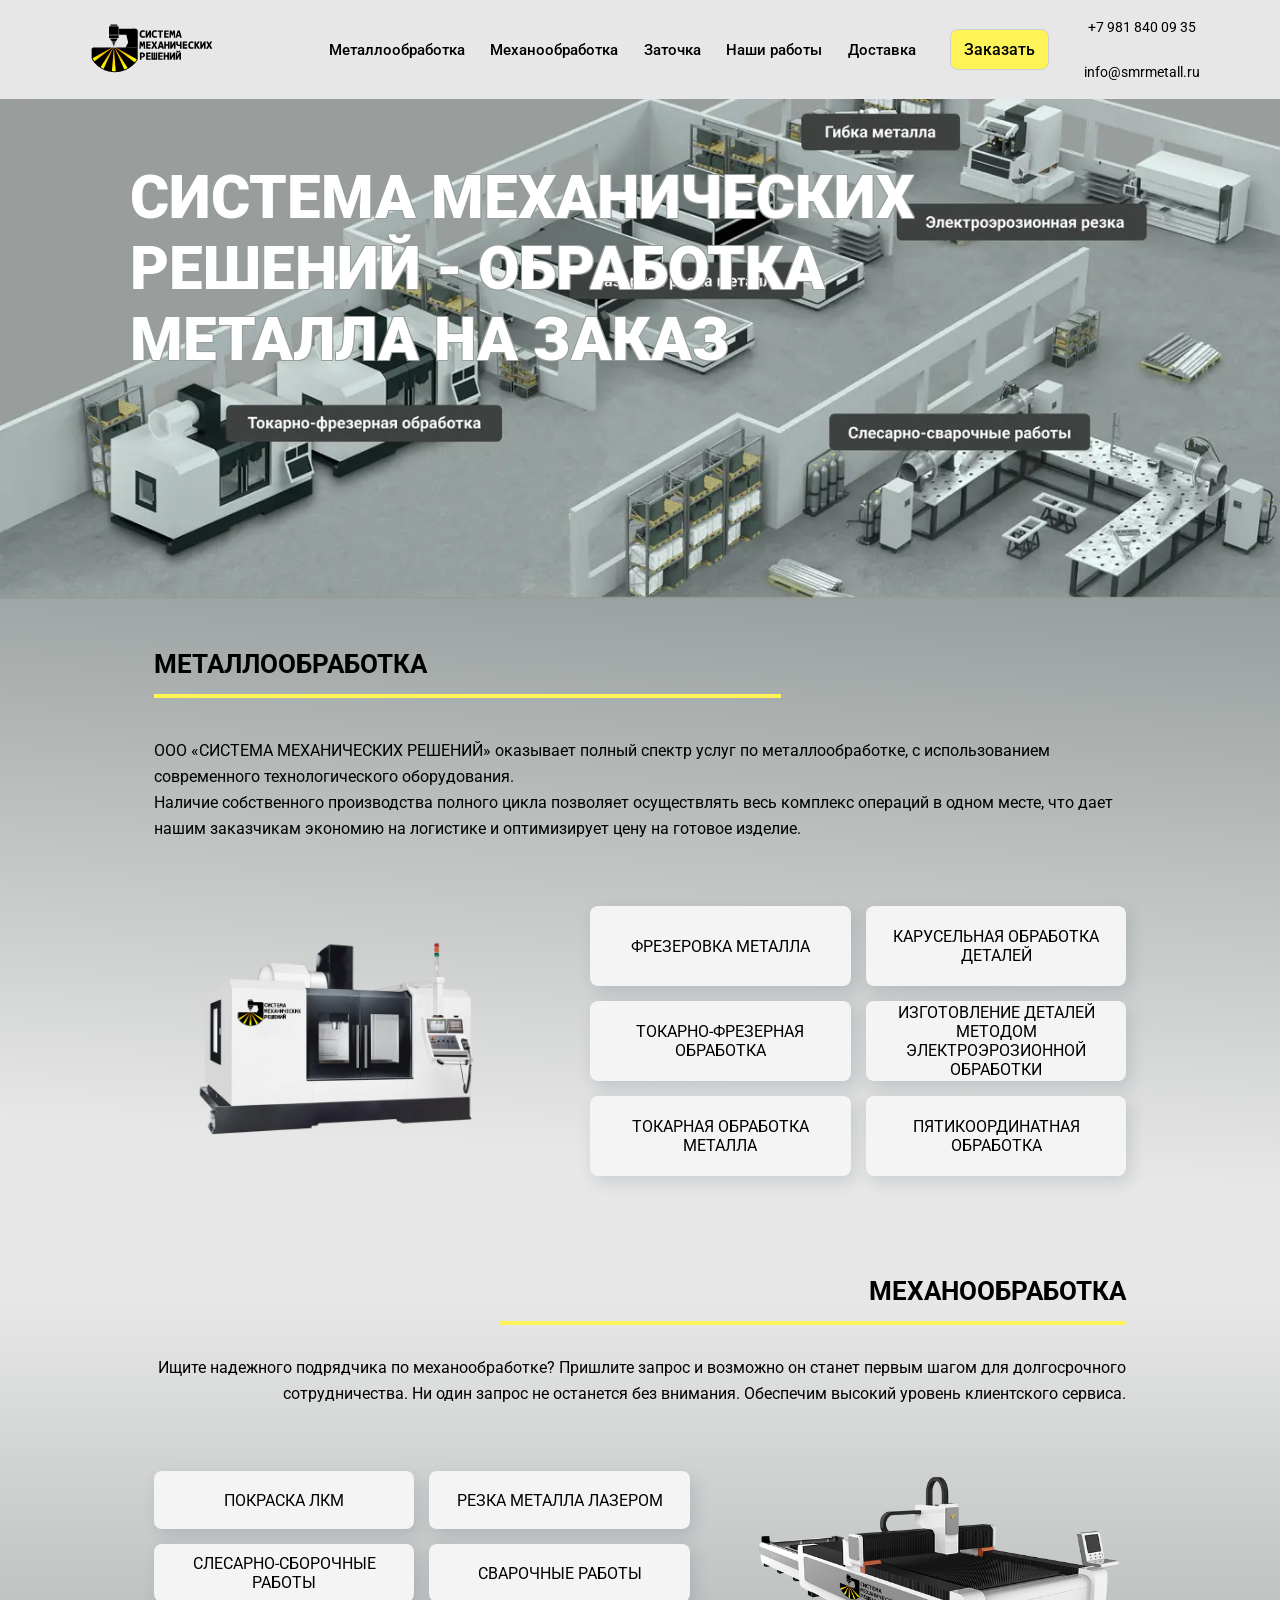
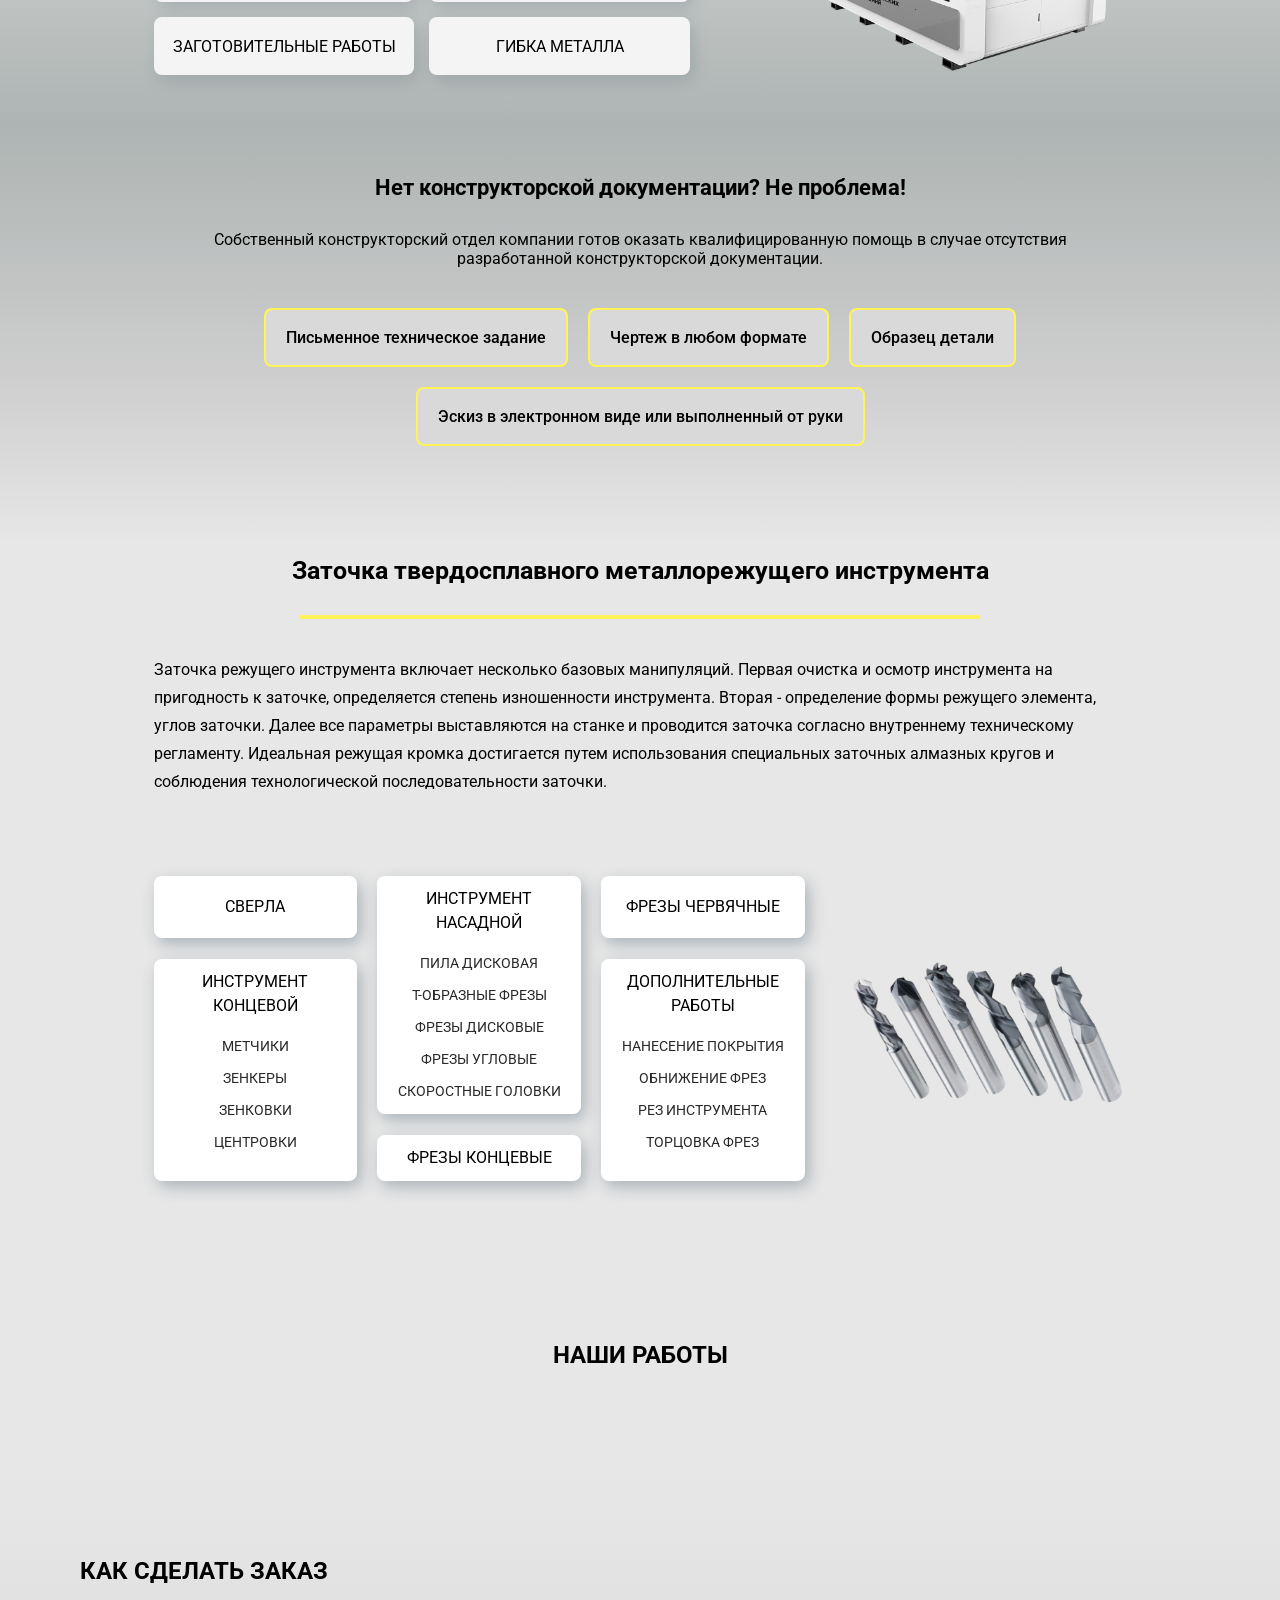
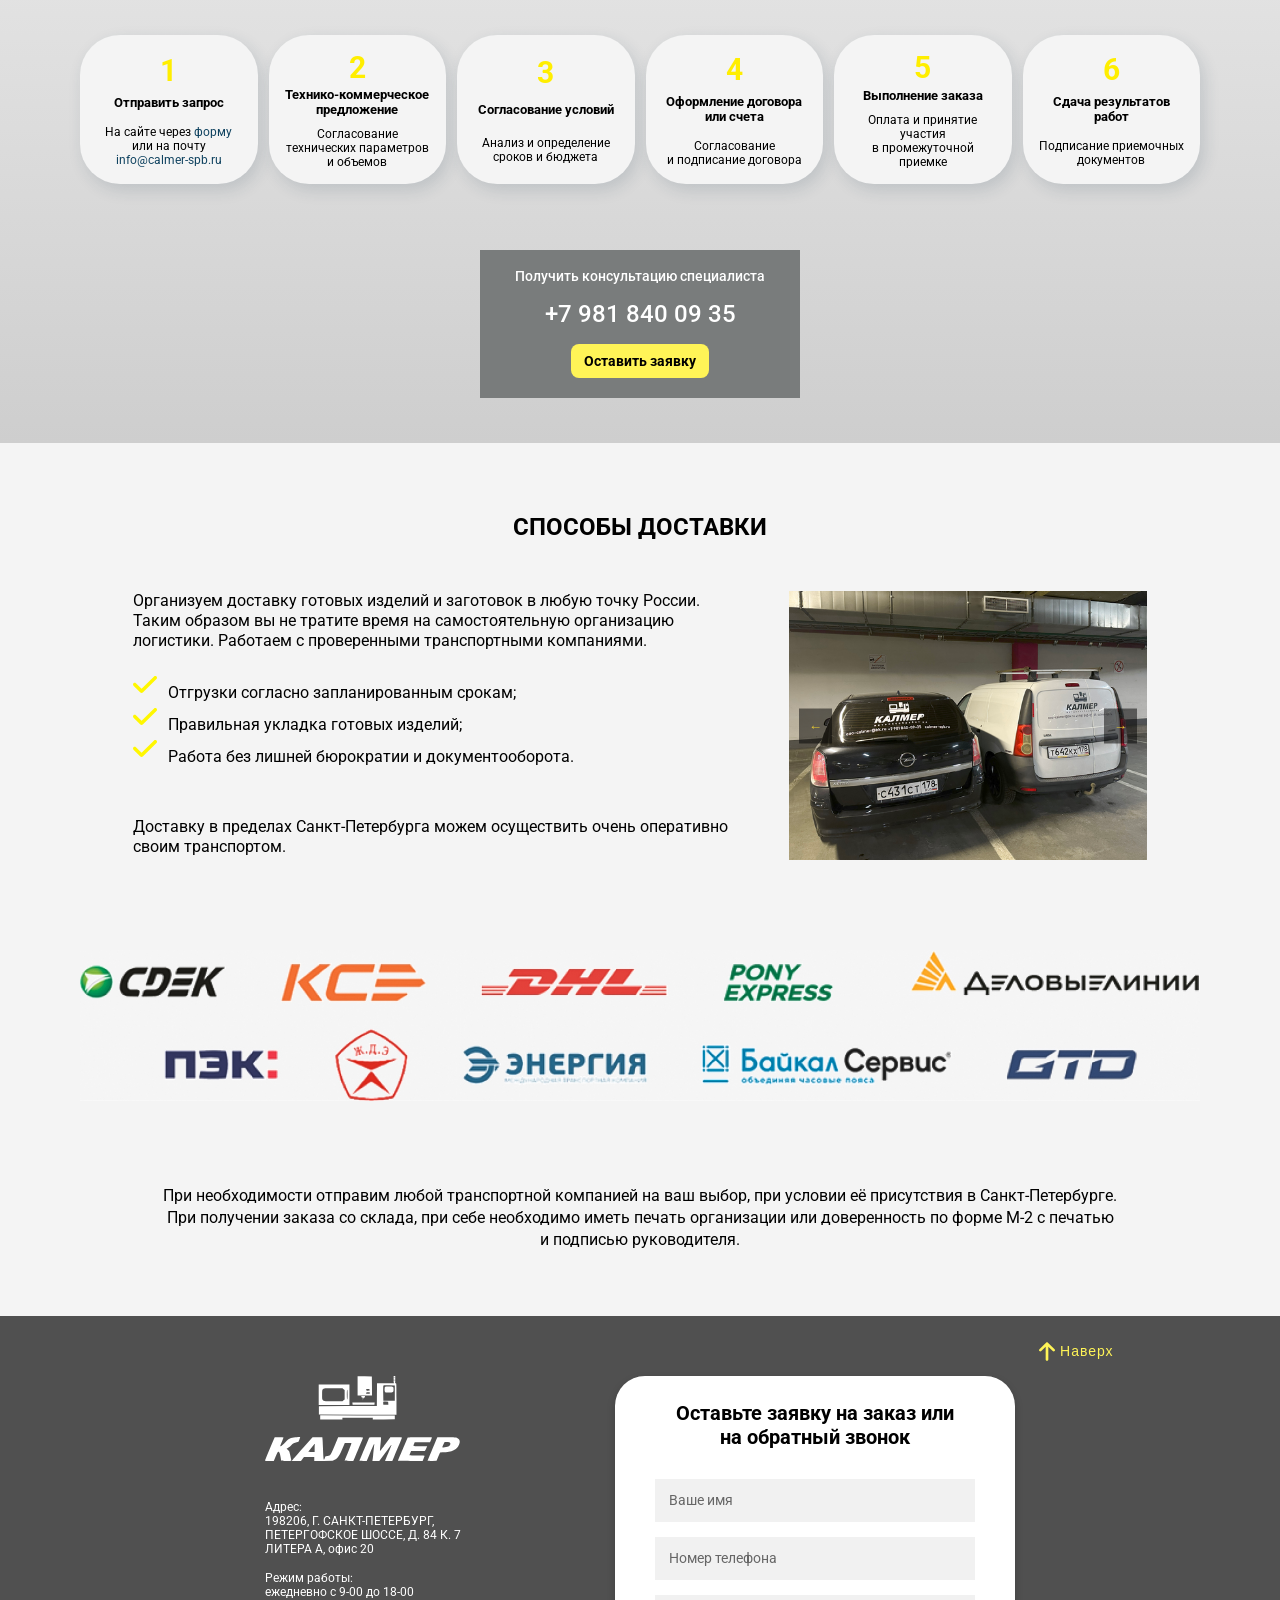
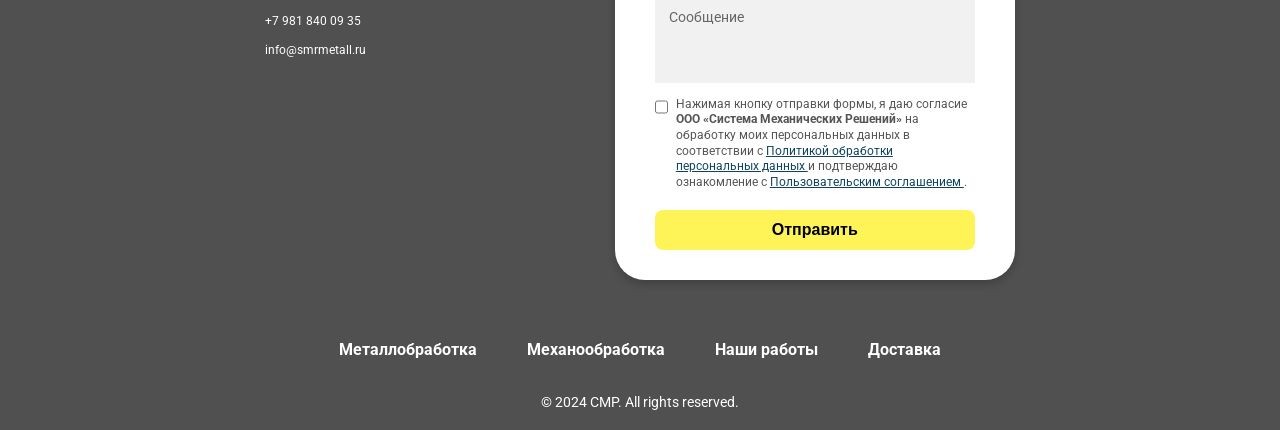
==== commit 2037bb5e: "Update index.html" ====
--- a/index.html
+++ b/index.html
@@ -338,8 +338,7 @@
             <div class="swiper-wrapper"></div>
         </div>
     </div>
-
-    </section>
+</section>
 
     <section class="order">
         <h3 class="order_title">КАК СДЕЛАТЬ ЗАКАЗ</h3>
@@ -498,7 +497,7 @@
         const mainWrapper = galleryBlock.querySelector('.main-swiper .swiper-wrapper');
         const thumbWrapper = galleryBlock.querySelector('.thumb-swiper .swiper-wrapper');
 
-        if (!images.length) {
+        if (!Array.isArray(images) || !images.length) {
             galleryBlock.style.display = 'none';
             return;
         }
@@ -513,7 +512,7 @@
             const thumbSlide = document.createElement('div');
             thumbSlide.classList.add('swiper-slide');
             thumbSlide.innerHTML = `
-                <img src="${image.src}" alt="${image.alt}" loading="lazy" decoding="async">
+                <img src="${image.src}" alt="${image.alt}" loading="lazy" decoding="async" fetchpriority="low">
             `;
 
             mainWrapper.appendChild(mainSlide);
@@ -542,11 +541,11 @@
             thumbs: {
                 swiper: thumbSwiper,
             },
-            lazy: false
         });
 
     } catch (error) {
         console.error(`Ошибка загрузки галереи "${folder}":`, error);
+        galleryBlock.style.display = 'none';
     }
 }
 
@@ -638,4 +637,4 @@
 
 </body>
 
-</html>+</html>
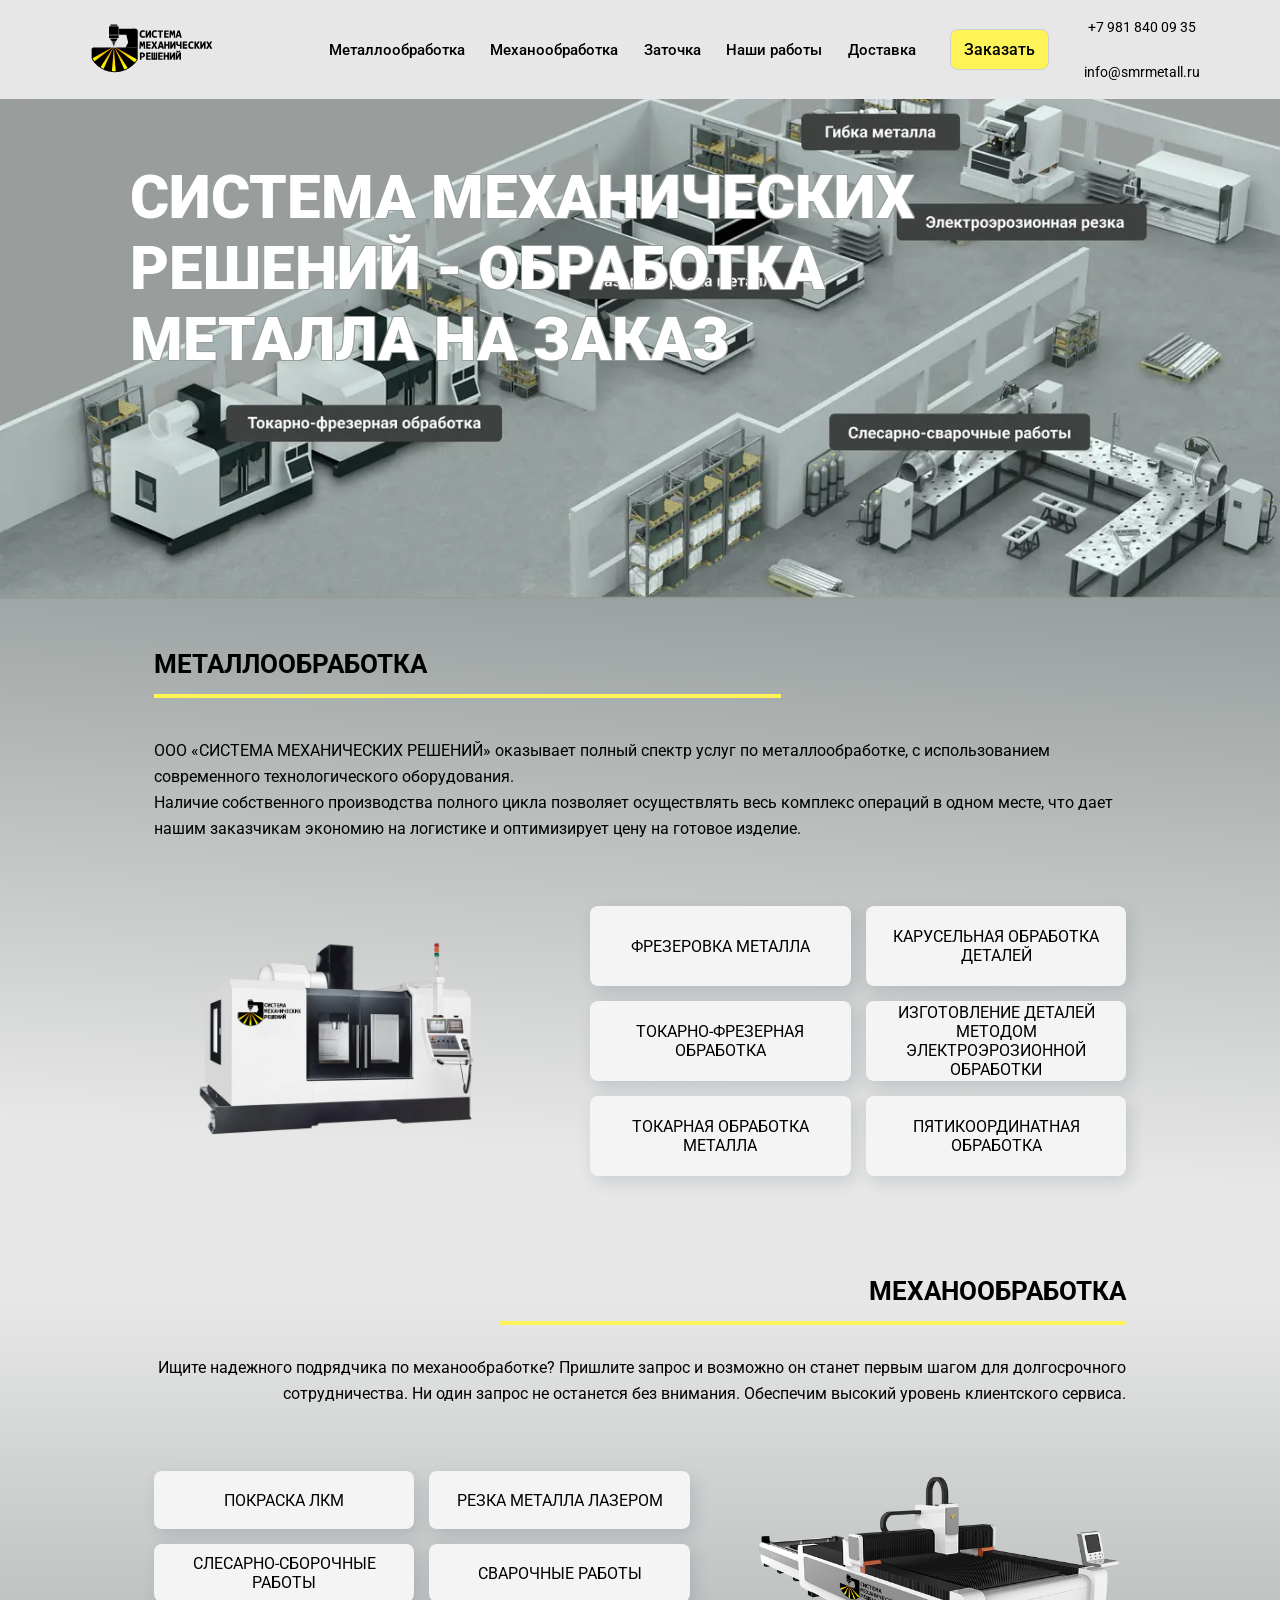
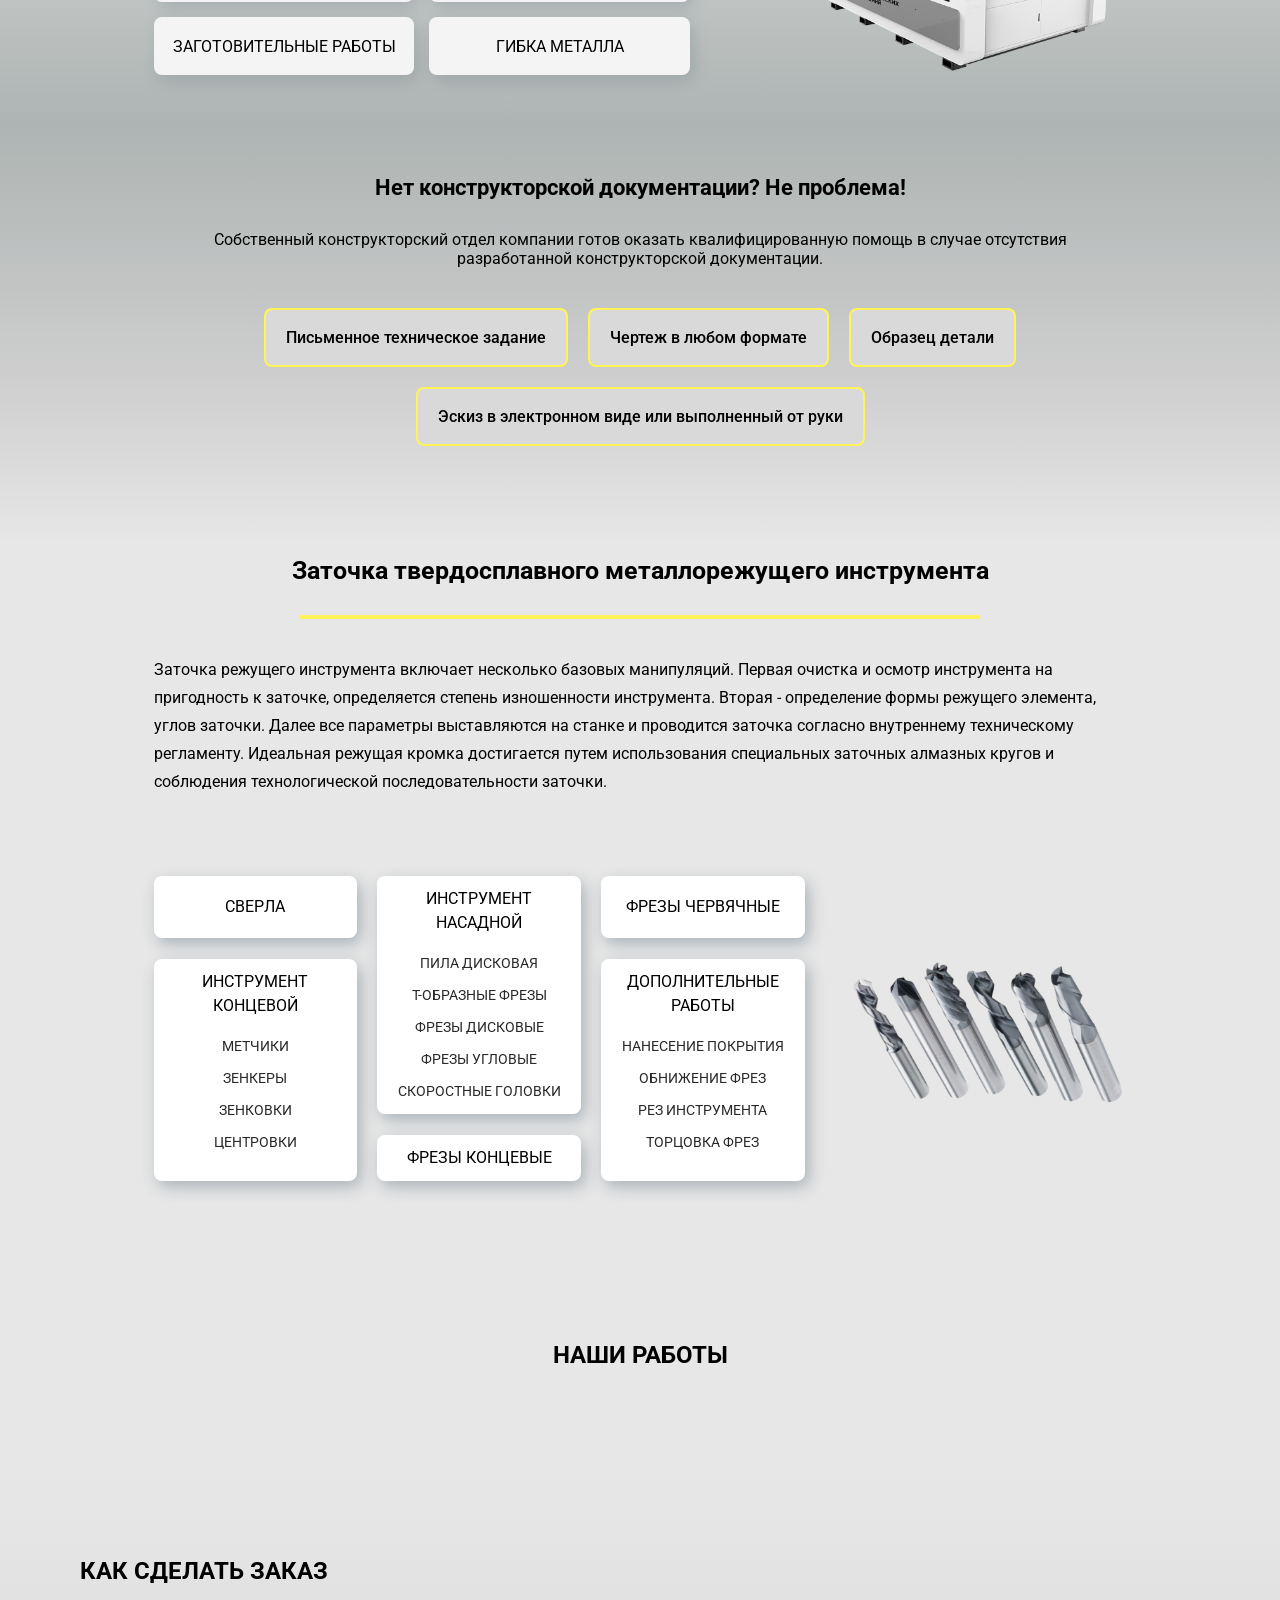
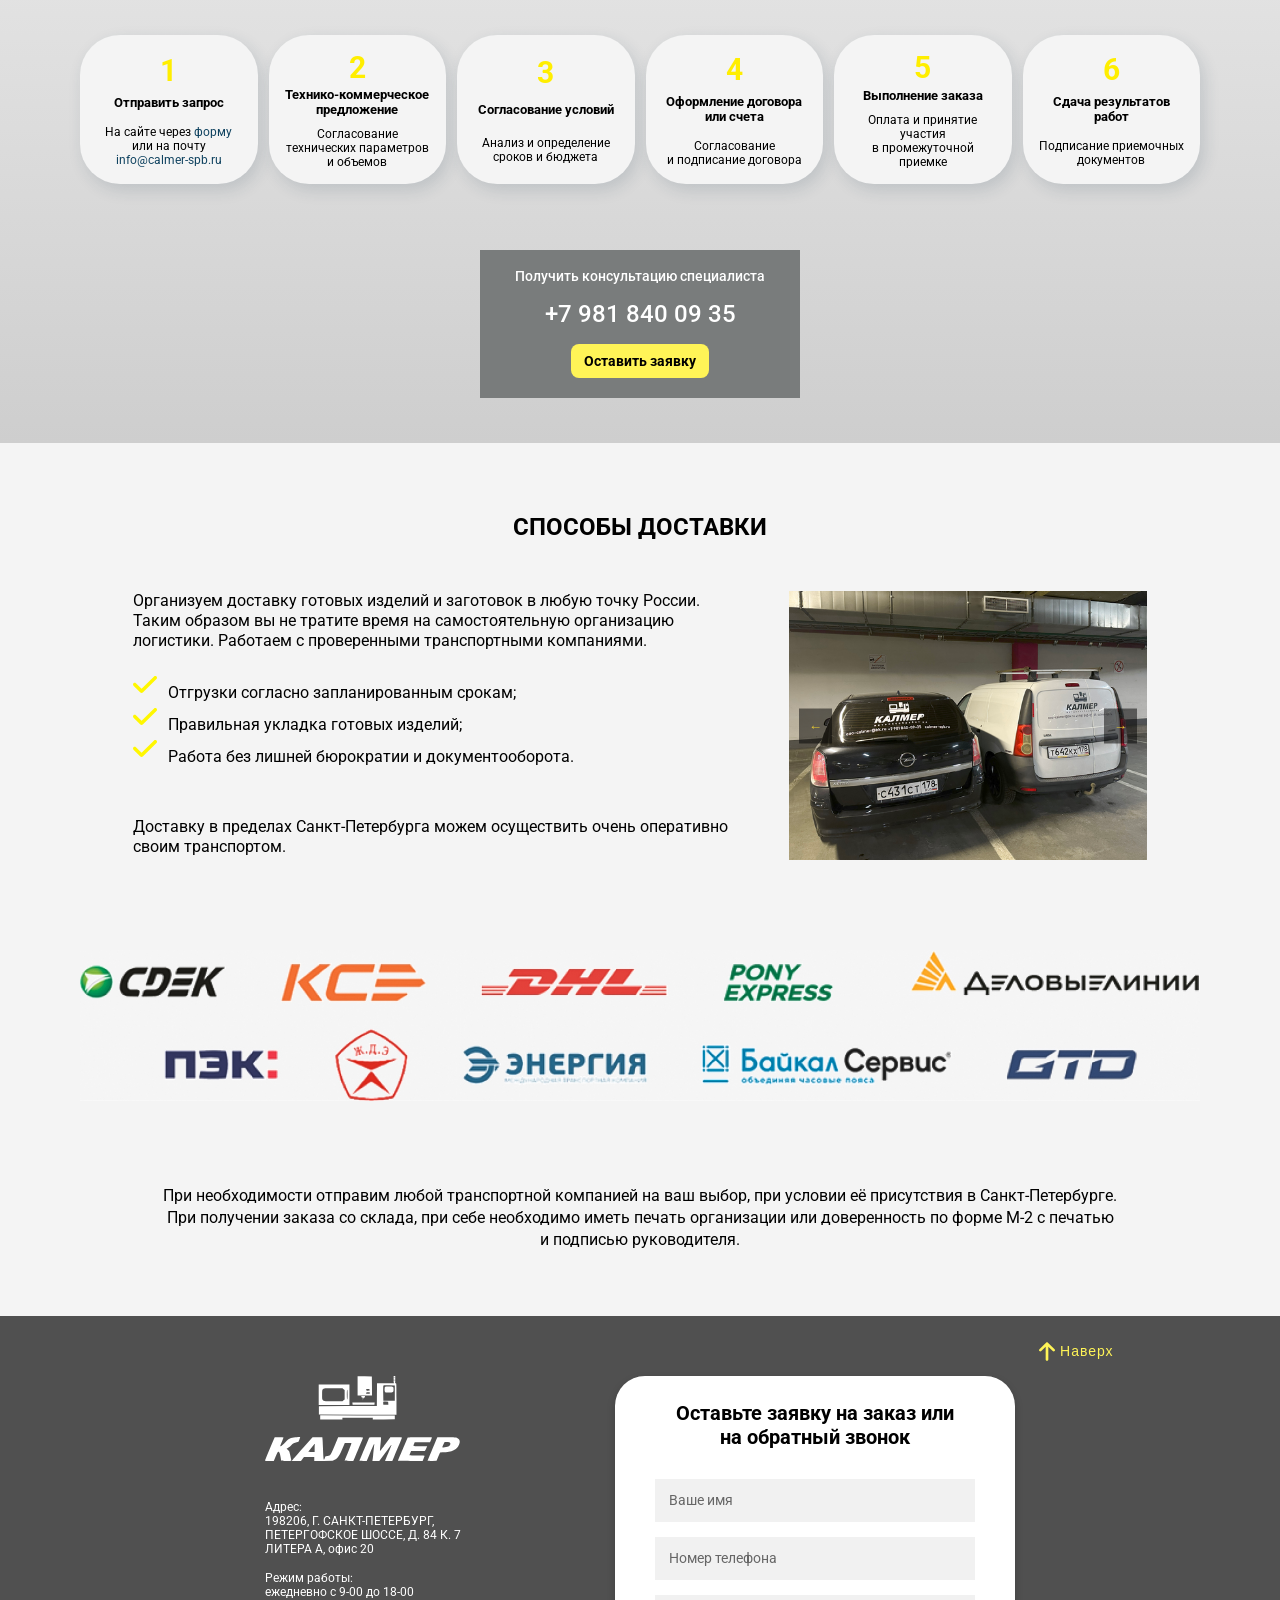
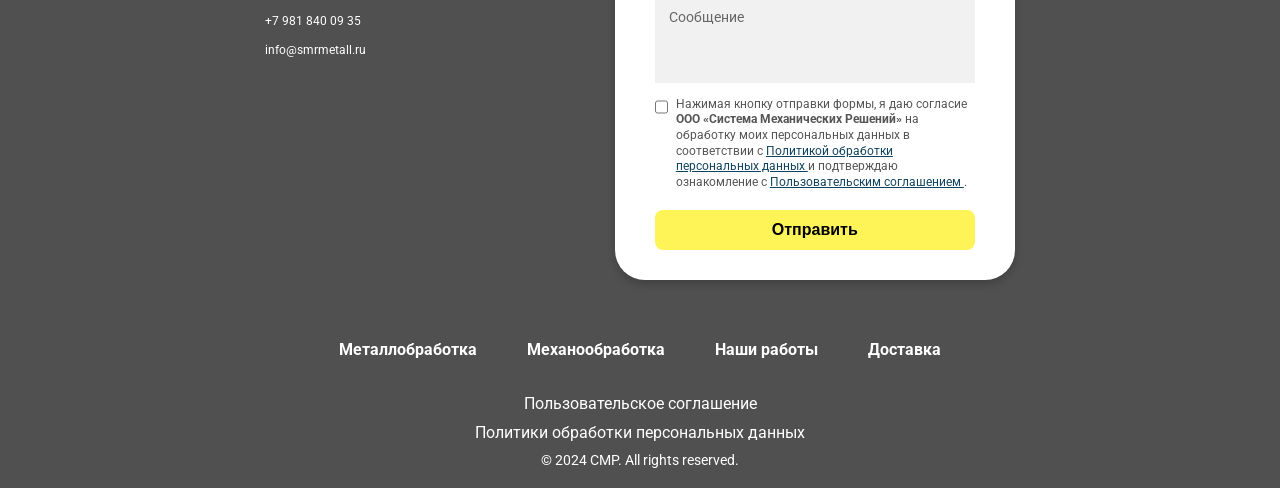
==== commit a6bc3c72: "Update index.html" ====
--- a/index.html
+++ b/index.html
@@ -477,6 +477,10 @@
             <a class="footer_link" href="#gallery">Наши работы</a>
             <a class="footer_link" href="#delivery">Доставка</a>
         </nav>
+        <a style="display: block; text-align: center; color: white; margin-bottom: 10px;"
+            href="user-agreement.html">Пользовательское соглашение</a>
+        <a style="display: block; text-align: center; color: white; margin-bottom: 10px;"
+            href="user-agreement.html">Политики обработки персональных данных</a>
         <p class="footer_text">©&nbsp;2024&nbsp;CMP. All rights reserved.</p>
 
         <button id="scrollToTop" class="scroll-to-top"><img class="arrow-up" src="./img/arrow-up.svg"
